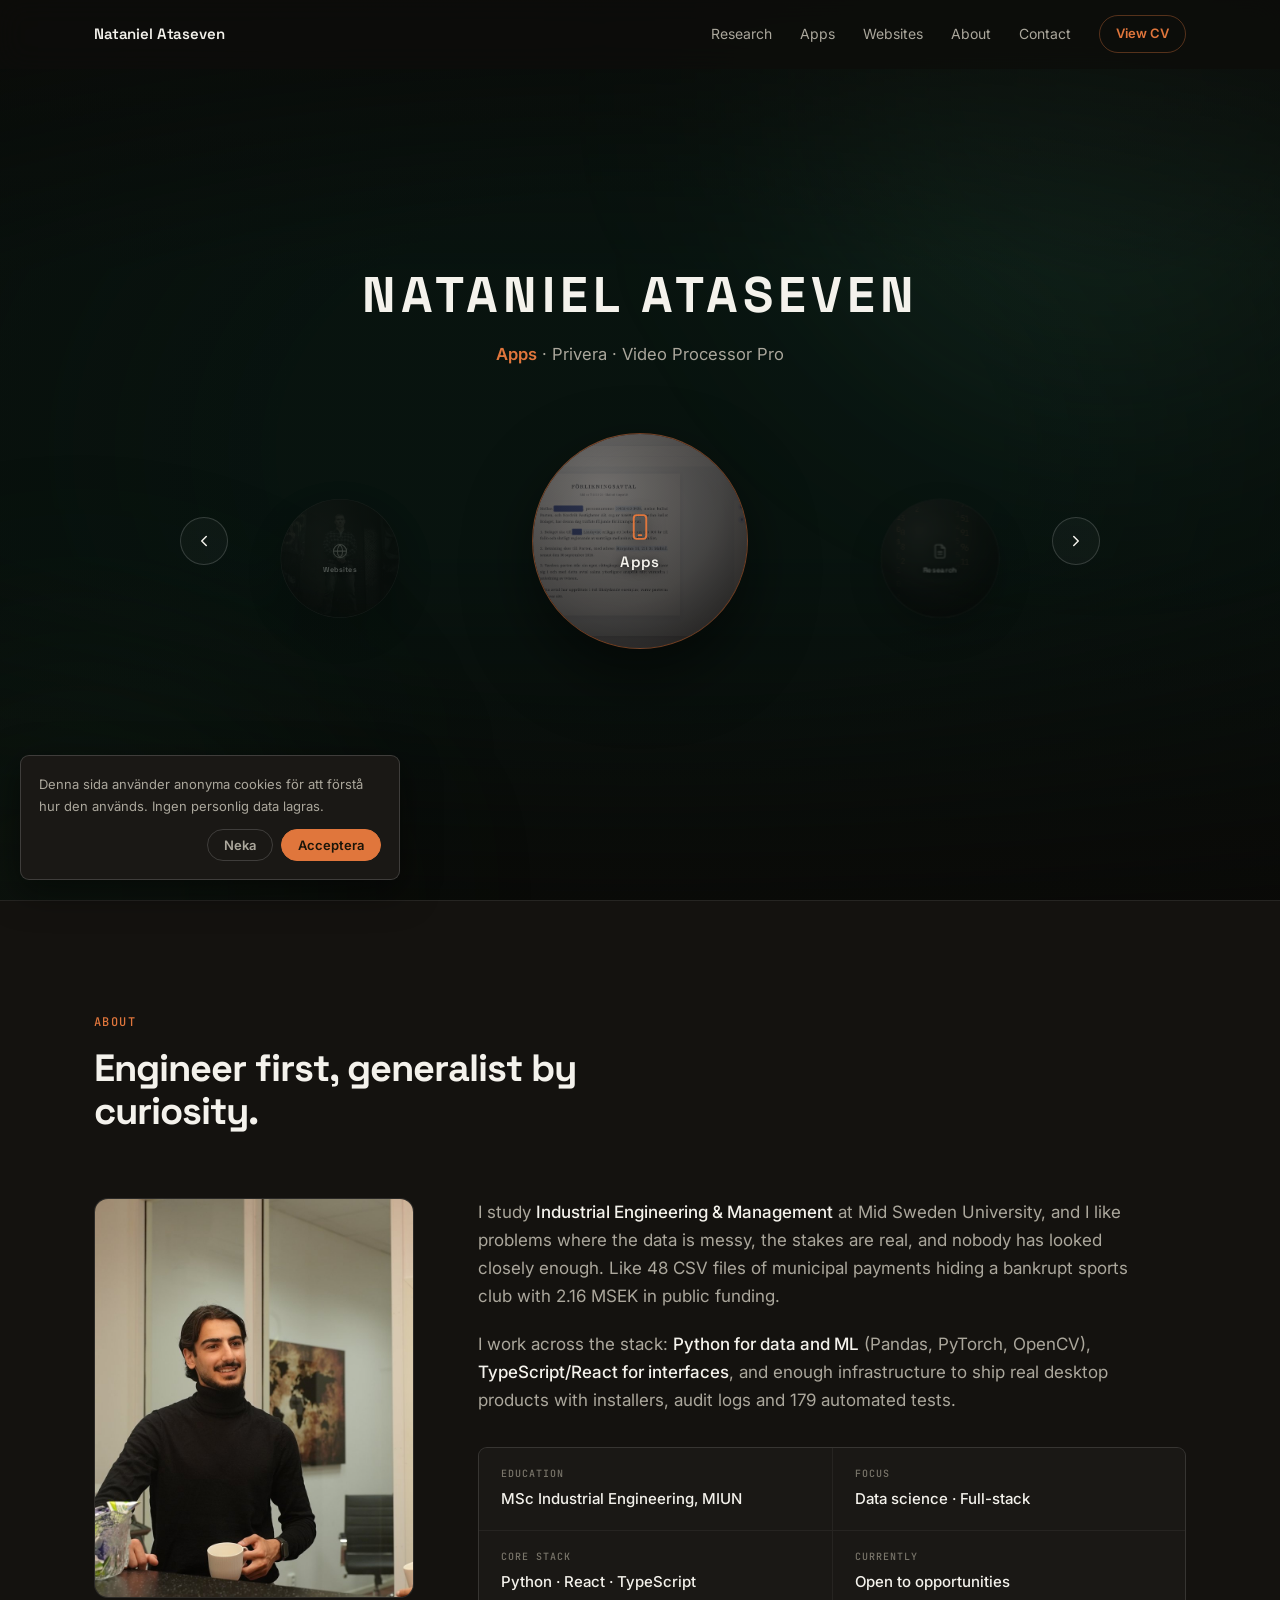
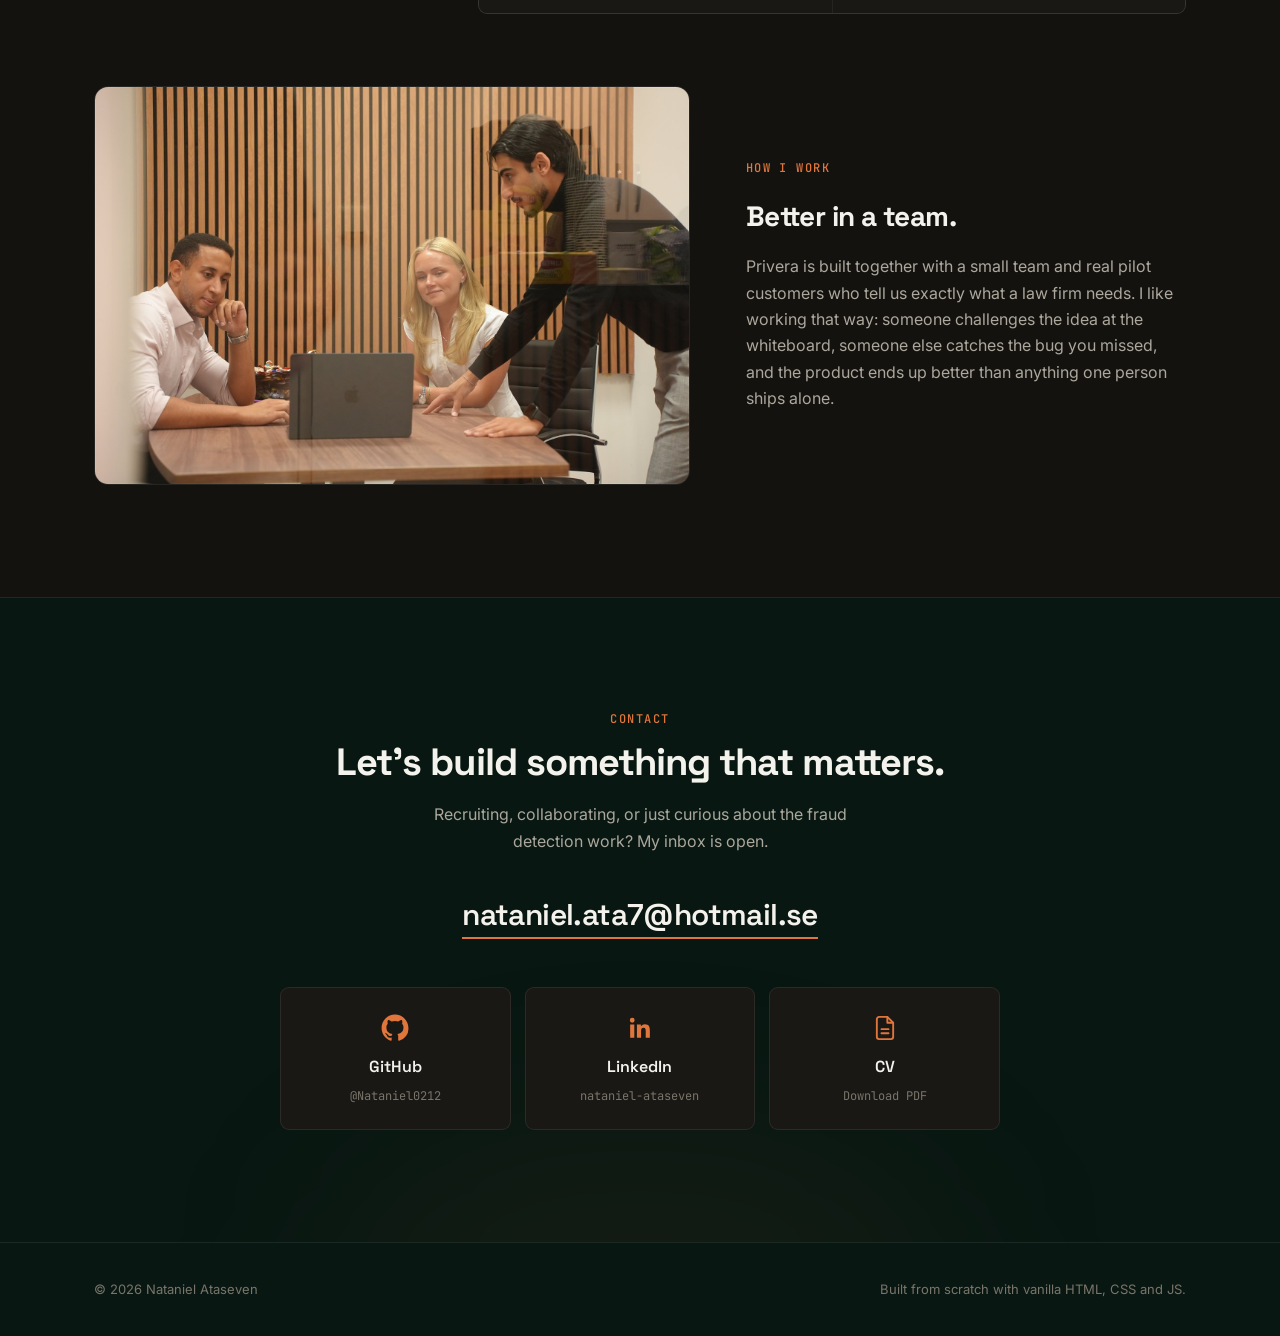
==== index.html @ fcb4fc4f "Start carousel on Apps instead of Websites Co-Authored-By: Claude Fable 5 <noreply@anthropic.com>" ====
<!DOCTYPE html>
<html lang="en">
<head>
  <meta charset="UTF-8">
  <meta name="viewport" content="width=device-width, initial-scale=1.0">
  <title>Nataniel Ataseven — Developer & Data Scientist</title>
  <meta name="description" content="Portfolio of Nataniel Ataseven — Developer & Data Scientist. Fraud detection across 5.4M municipal transactions, on-device GDPR tooling for law firms, and AI-powered applications.">
  <meta name="theme-color" content="#081712">

  <!-- Favicon -->
  <link rel="icon" type="image/png" sizes="48x48" href="assets/favicon-48.png">
  <link rel="icon" type="image/png" sizes="192x192" href="assets/favicon-192.png">
  <link rel="icon" type="image/png" sizes="512x512" href="assets/favicon-512.png">
  <link rel="apple-touch-icon" href="assets/apple-touch-icon.png">

  <!-- Open Graph / Social -->
  <meta property="og:type" content="website">
  <meta property="og:site_name" content="Nataniel Ataseven">
  <meta property="og:title" content="Nataniel Ataseven — Developer & Data Scientist">
  <meta property="og:description" content="I build systems that find fraud, protect privacy and ship real products. 5.4M transactions analyzed, 97% false-positive reduction.">
  <meta property="og:url" content="https://natanielataseven.github.io/">
  <meta property="og:image" content="https://natanielataseven.github.io/assets/og-image.png">
  <meta property="og:image:width" content="1200">
  <meta property="og:image:height" content="630">
  <meta property="og:image:alt" content="Nataniel Ataseven — Developer & Data Scientist">
  <meta name="twitter:card" content="summary_large_image">
  <meta name="twitter:title" content="Nataniel Ataseven — Developer & Data Scientist">
  <meta name="twitter:description" content="I build systems that find fraud, protect privacy and ship real products.">
  <meta name="twitter:image" content="https://natanielataseven.github.io/assets/og-image.png">
  <link rel="canonical" href="https://natanielataseven.github.io/">

  <!-- Structured Data -->
  <script type="application/ld+json">
  {
    "@context": "https://schema.org",
    "@type": "WebSite",
    "name": "Nataniel Ataseven",
    "alternateName": "Nataniel Ataseven — Portfolio",
    "url": "https://natanielataseven.github.io/"
  }
  </script>
  <script type="application/ld+json">
  {
    "@context": "https://schema.org",
    "@type": "Person",
    "name": "Nataniel Ataseven",
    "url": "https://natanielataseven.github.io/",
    "jobTitle": "Full-Stack Developer & Data Scientist",
    "affiliation": {
      "@type": "CollegeOrUniversity",
      "name": "Mid Sweden University"
    },
    "knowsAbout": ["Web Development", "Data Science", "Machine Learning", "Fraud Detection", "Python", "JavaScript"],
    "email": "mailto:nataniel.ata7@hotmail.se",
    "sameAs": [
      "https://github.com/Nataniel0212",
      "https://linkedin.com/in/nataniel-ataseven"
    ]
  }
  </script>

  <link rel="preconnect" href="https://fonts.googleapis.com">
  <link rel="preconnect" href="https://fonts.gstatic.com" crossorigin>
  <link href="https://fonts.googleapis.com/css2?family=Inter:wght@400;500;600&family=JetBrains+Mono:wght@400;500&family=Space+Grotesk:wght@500;600;700&display=swap" rel="stylesheet">
  <link rel="stylesheet" href="css/styles.css?v=14">
</head>
<body data-category="apps">

  <!-- Intro-loader: namnet visas, sedan dras ridån upp (js/main.js) -->
  <div class="loader" id="loader" aria-hidden="true">
    <span class="loader__name">Nataniel <em>Ataseven</em></span>
  </div>
  <noscript><style>.loader { display: none; }</style></noscript>

  <!-- Navigation -->
  <nav class="nav" id="nav">
    <div class="nav__inner">
      <a href="#" class="nav__logo">Nataniel Ataseven</a>
      <div class="nav__links">
        <a href="research.html" class="nav__link">Research</a>
        <a href="apps.html" class="nav__link">Apps</a>
        <a href="websites.html" class="nav__link">Websites</a>
        <a href="#about" class="nav__link">About</a>
        <a href="#contact" class="nav__link">Contact</a>
        <a href="cv.html" class="nav__cv">View CV</a>
      </div>
      <button class="nav__hamburger" id="hamburger" aria-label="Toggle menu" aria-expanded="false">
        <span></span><span></span><span></span>
      </button>
    </div>
  </nav>

  <div class="mobile-menu" id="mobileMenu">
    <a href="research.html">Research</a>
    <a href="apps.html">Apps</a>
    <a href="websites.html">Websites</a>
    <a href="#about">About</a>
    <a href="#contact">Contact</a>
    <a href="cv.html">View CV</a>
  </div>

  <!-- Orbit-hero: kategorikarusell runt "klotet" -->
  <header class="orbit" id="top">

    <!-- Scen: levande bakgrund per kategori -->
    <div class="orbit__scene" aria-hidden="true">
      <div class="scene__layer" data-scene="research">
        <div class="rain" data-rain="26"></div>
      </div>
      <div class="scene__layer" data-scene="websites">
        <img class="scene__img scene__img--a" src="assets/images/stanek/campaign-doorway.jpg" alt="" loading="lazy">
        <img class="scene__img scene__img--b" src="assets/images/stanek/campaign-detail.jpg" alt="" loading="lazy">
        <img class="scene__img scene__img--c" src="assets/images/stanek/site-hero.png" alt="" loading="lazy">
      </div>
      <div class="scene__layer is-active" data-scene="apps">
        <video class="scene__video" src="assets/video/privera-demo.mp4" muted loop playsinline preload="metadata"></video>
      </div>
      <div class="scene__shade"></div>
    </div>

    <h1 class="orbit__name">Nataniel Ataseven</h1>
      <p class="orbit__sub" id="orbitSub" aria-live="polite"><strong>Apps</strong> · Privera · Video Processor Pro</p>

    <div class="orbit__stage">
      <button class="orbit__arrow orbit__arrow--prev" id="orbitPrev" type="button" aria-label="Previous category">
        <svg viewBox="0 0 24 24" fill="none" stroke="currentColor" stroke-width="2" stroke-linecap="round" stroke-linejoin="round"><path d="M15 18l-6-6 6-6"/></svg>
      </button>

      <button class="orb orb--center" data-cat="apps" type="button" aria-label="Apps — open category page">
        <span class="orb__media" aria-hidden="true"><img src="assets/images/privera/app-ui.png" alt=""></span>
        <svg viewBox="0 0 24 24" fill="none" stroke="currentColor" stroke-width="1.5" stroke-linecap="round"><rect x="7" y="2.5" width="10" height="19" rx="2.5"/><path d="M11 18.5h2"/></svg>
        <span class="orb__label">Apps</span>
      </button>

      <button class="orb orb--right" data-cat="research" type="button" aria-label="Research — rotate into focus">
        <span class="orb__media" aria-hidden="true"><span class="rain" data-rain="7"></span></span>
        <svg viewBox="0 0 24 24" fill="none" stroke="currentColor" stroke-width="1.5" stroke-linecap="round" stroke-linejoin="round"><path d="M14 2.5H7a2 2 0 0 0-2 2v15a2 2 0 0 0 2 2h10a2 2 0 0 0 2-2V7.5z"/><path d="M14 2.5V7.5h5"/><path d="M9 13h6M9 16.5h6"/></svg>
        <span class="orb__label">Research</span>
      </button>

      <button class="orb orb--left" data-cat="websites" type="button" aria-label="Websites — rotate into focus">
        <span class="orb__media" aria-hidden="true"><img src="assets/images/stanek/campaign-doorway.jpg" alt=""></span>
        <svg viewBox="0 0 24 24" fill="none" stroke="currentColor" stroke-width="1.5" stroke-linecap="round"><circle cx="12" cy="12" r="9.5"/><path d="M2.5 12h19M12 2.5c2.6 2.6 3.9 5.9 3.9 9.5s-1.3 6.9-3.9 9.5c-2.6-2.6-3.9-5.9-3.9-9.5S9.4 5.1 12 2.5z"/></svg>
        <span class="orb__label">Websites</span>
      </button>

      <button class="orbit__arrow orbit__arrow--next" id="orbitNext" type="button" aria-label="Next category">
        <svg viewBox="0 0 24 24" fill="none" stroke="currentColor" stroke-width="2" stroke-linecap="round" stroke-linejoin="round"><path d="M9 6l6 6-6 6"/></svg>
      </button>
    </div>

  </header>

  <!-- About -->
  <section class="section section--alt" id="about">
    <div class="container">
      <div class="section__head reveal">
        <span class="eyebrow">About</span>
        <h2 class="section__title">Engineer first, generalist by curiosity.</h2>
      </div>
      <div class="about-grid">
        <div class="about__portrait reveal">
          <img src="assets/images/portrait.jpg" alt="Nataniel Ataseven" loading="lazy" width="800" height="1000">
        </div>
        <div class="about__text reveal">
          <p>I study <strong>Industrial Engineering &amp; Management</strong> at Mid Sweden University, and I like problems where the data is messy, the stakes are real, and nobody has looked closely enough. Like 48 CSV files of municipal payments hiding a bankrupt sports club with 2.16 MSEK in public funding.</p>
          <p>I work across the stack: <strong>Python for data and ML</strong> (Pandas, PyTorch, OpenCV), <strong>TypeScript/React for interfaces</strong>, and enough infrastructure to ship real desktop products with installers, audit logs and 179 automated tests.</p>
          <div class="about__facts">
            <div class="fact"><span class="fact__label">Education</span><span class="fact__value">MSc Industrial Engineering, MIUN</span></div>
            <div class="fact"><span class="fact__label">Focus</span><span class="fact__value">Data science · Full-stack</span></div>
            <div class="fact"><span class="fact__label">Core stack</span><span class="fact__value">Python · React · TypeScript</span></div>
            <div class="fact"><span class="fact__label">Currently</span><span class="fact__value">Open to opportunities</span></div>
          </div>
        </div>
      </div>

      <!-- Teamwork -->
      <div class="about-team reveal">
        <div class="about-team__media">
          <img src="assets/images/team.jpg" alt="Nataniel and the Privera team gathered around a laptop in a meeting room" loading="lazy" width="1600" height="1069">
        </div>
        <div class="about-team__text">
          <span class="eyebrow">How I work</span>
          <h3>Better in a team.</h3>
          <p>Privera is built together with a small team and real pilot customers who tell us exactly what a law firm needs. I like working that way: someone challenges the idea at the whiteboard, someone else catches the bug you missed, and the product ends up better than anything one person ships alone.</p>
        </div>
      </div>
    </div>
  </section>

  <!-- Contact -->
  <section class="section contact" id="contact">
    <div class="container">
      <span class="eyebrow reveal">Contact</span>
      <h2 class="section__title reveal">Let's build something that matters.</h2>
      <p class="contact__sub reveal">Recruiting, collaborating, or just curious about the fraud detection work? My inbox is open.</p>
      <a href="mailto:nataniel.ata7@hotmail.se" class="contact__mail reveal">nataniel.ata7@hotmail.se</a>
      <div class="contact__grid reveal">
        <a href="https://github.com/Nataniel0212" class="contact-card" target="_blank" rel="noopener">
          <svg viewBox="0 0 24 24" fill="currentColor" aria-hidden="true"><path d="M12 .5C5.65.5.5 5.65.5 12c0 5.08 3.29 9.39 7.86 10.91.58.11.79-.25.79-.56 0-.27-.01-1.17-.02-2.12-3.2.7-3.88-1.36-3.88-1.36-.52-1.33-1.28-1.68-1.28-1.68-1.04-.71.08-.7.08-.7 1.15.08 1.76 1.18 1.76 1.18 1.03 1.75 2.69 1.25 3.34.95.1-.74.4-1.25.72-1.54-2.55-.29-5.24-1.28-5.24-5.68 0-1.26.45-2.28 1.18-3.09-.12-.29-.51-1.46.11-3.05 0 0 .96-.31 3.15 1.18a10.9 10.9 0 0 1 5.74 0c2.19-1.49 3.15-1.18 3.15-1.18.62 1.59.23 2.76.11 3.05.73.81 1.18 1.83 1.18 3.09 0 4.41-2.69 5.38-5.25 5.67.41.35.77 1.05.77 2.12 0 1.53-.01 2.76-.01 3.14 0 .31.21.67.8.56A10.52 10.52 0 0 0 23.5 12C23.5 5.65 18.35.5 12 .5z"/></svg>
          <span class="contact-card__label">GitHub</span>
          <span class="contact-card__value">@Nataniel0212</span>
        </a>
        <a href="https://linkedin.com/in/nataniel-ataseven" class="contact-card" target="_blank" rel="noopener">
          <svg viewBox="0 0 24 24" fill="currentColor" aria-hidden="true"><path d="M20.45 20.45h-3.55v-5.57c0-1.33-.03-3.04-1.85-3.04-1.85 0-2.14 1.45-2.14 2.94v5.67H9.36V9h3.41v1.56h.05c.47-.9 1.63-1.85 3.36-1.85 3.6 0 4.27 2.37 4.27 5.45v6.29zM5.34 7.43a2.06 2.06 0 1 1 0-4.12 2.06 2.06 0 0 1 0 4.12zM7.12 20.45H3.56V9h3.56v11.45z"/></svg>
          <span class="contact-card__label">LinkedIn</span>
          <span class="contact-card__value">nataniel-ataseven</span>
        </a>
        <a href="Nataniel_Ataseven_CV.pdf" class="contact-card" target="_blank" rel="noopener">
          <svg viewBox="0 0 24 24" fill="none" stroke="currentColor" stroke-width="1.6" stroke-linecap="round" stroke-linejoin="round" aria-hidden="true"><path d="M14 2.5H7a2 2 0 0 0-2 2v15a2 2 0 0 0 2 2h10a2 2 0 0 0 2-2V7.5z"/><path d="M14 2.5V7.5h5"/><path d="M9 13h6M9 16.5h6"/></svg>
          <span class="contact-card__label">CV</span>
          <span class="contact-card__value">Download PDF</span>
        </a>
      </div>
    </div>
  </section>

  <!-- Footer -->
  <footer class="footer">
    <div class="container footer__inner">
      <p>© 2026 Nataniel Ataseven</p>
      <p>Built from scratch with vanilla HTML, CSS and JS.</p>
    </div>
  </footer>

  <script src="js/main.js?v=15"></script>
  <script src="js/analytics.js"></script>
</body>
</html>
---- css/styles.css ----
/* ============================================================
   Nataniel Ataseven — portfolio (redesign v3, juli 2026)
   Mörk & cinematisk: djup varm svärta, guldaccent, ambient glow.
   Samma designspråk som STANEK — premium, avsiktligt, lugnt.
   Kategorier separerar arbetet: Data Science / Apps / Websites.
   ============================================================ */

/* ============ TOKENS ============ */
:root {
  --bg-0: #0e0d0b;      /* sidbakgrund, djup varm svärta (ej ren #000) */
  --bg-1: #14120f;      /* sektionsvariation */
  --bg-2: #1a1815;      /* kort */
  --border-1: rgba(255, 255, 255, .08);   /* hårlinje */
  --border-2: rgba(255, 255, 255, .16);   /* interaktiv border */
  --text-1: #f4f2ec;    /* rubriker, varm off-white */
  --text-2: #aba79c;    /* brödtext */
  --text-3: #79756a;    /* muted */
  --accent: #e0763c;        /* koppar */
  --accent-hover: #ee8a50;
  --accent-soft: rgba(224, 118, 60, .09);  /* kopparton yta */
  --on-accent: #1a1509;     /* mörk text på kopparknapp */

  --font-display: 'Space Grotesk', 'Inter', system-ui, sans-serif;
  --font-sans: 'Inter', system-ui, -apple-system, sans-serif;
  --font-mono: 'JetBrains Mono', 'Consolas', monospace;

  --dur-fast: 160ms;
  --dur-base: 240ms;
  --dur-slow: 500ms;
  --ease-out: cubic-bezier(.16, 1, .3, 1);
  --ease-std: cubic-bezier(.4, 0, .2, 1);

  --container: 1140px;
  --radius: 14px;
  --radius-sm: 9px;
}

*, *::before, *::after { margin: 0; padding: 0; box-sizing: border-box; }

html {
  scroll-behavior: smooth;
  -webkit-font-smoothing: antialiased;
  -moz-osx-font-smoothing: grayscale;
}

body {
  font-family: var(--font-sans);
  background: var(--bg-0);
  color: var(--text-2);
  line-height: 1.65;
  font-size: 1rem;
  overflow-x: hidden;
  transition: background-color 900ms var(--ease-std);
}

/* Kategoritema: bakgrund + glödfärger skiftar när klotet roteras (js/main.js
   sätter data-category på <body>). Diskreta, djupa toner — aldrig neon. */
body[data-category="research"] { background: #191006; --glow-a: rgba(224, 118, 60, .13); --glow-b: rgba(150, 85, 45, .09); }
body[data-category="websites"] { background: #0a1424; --glow-a: rgba(120, 160, 255, .12); --glow-b: rgba(60, 90, 180, .09); }
body[data-category="apps"]     { background: #081712; --glow-a: rgba(110, 220, 160, .11); --glow-b: rgba(40, 120, 80, .09); }

::selection { background: var(--accent); color: var(--on-accent); }

.container { max-width: var(--container); margin: 0 auto; padding: 0 24px; }

/* ============ NAV ============ */
.nav {
  position: fixed;
  top: 0; left: 0; right: 0;
  z-index: 100;
  backdrop-filter: blur(14px);
  -webkit-backdrop-filter: blur(14px);
  background: rgba(14, 13, 11, .78);
  border-bottom: 1px solid transparent;
  transition: border-color var(--dur-base) var(--ease-std);
}
.nav.scrolled { border-bottom-color: var(--border-1); }

.nav__inner {
  max-width: var(--container);
  margin: 0 auto;
  padding: 0 24px;
  height: 68px;
  display: flex;
  align-items: center;
  justify-content: space-between;
}

.nav__logo {
  font-family: var(--font-display);
  font-size: .9375rem;
  font-weight: 600;
  color: var(--text-1);
  text-decoration: none;
  letter-spacing: -.01em;
}
.nav__logo span { color: var(--text-3); font-weight: 400; }

.nav__links { display: flex; align-items: center; gap: 28px; }

.nav__link {
  font-size: .875rem;
  color: var(--text-2);
  text-decoration: none;
  transition: color var(--dur-fast) var(--ease-std);
}
.nav__link:hover { color: var(--text-1); }
.nav__link:focus-visible { outline: 2px solid var(--accent); outline-offset: 4px; border-radius: 2px; }

.nav__cv {
  font-size: .8125rem;
  font-weight: 600;
  color: var(--accent);
  text-decoration: none;
  border: 1px solid rgba(224, 118, 60, .35);
  padding: 7px 16px;
  border-radius: 99px;
  transition: border-color var(--dur-fast) var(--ease-std), background var(--dur-fast) var(--ease-std), color var(--dur-fast) var(--ease-std);
}
.nav__cv:hover { border-color: var(--accent); background: var(--accent-soft); }

/* Hamburger (mobil) */
.nav__hamburger {
  display: none;
  flex-direction: column;
  justify-content: center;
  gap: 5px;
  width: 44px;
  height: 44px;
  background: none;
  border: none;
  cursor: pointer;
  padding: 10px;
}
.nav__hamburger span {
  display: block;
  height: 2px;
  background: var(--text-1);
  border-radius: 1px;
  transition: transform var(--dur-base) var(--ease-out), opacity var(--dur-fast);
}
.nav__hamburger.open span:nth-child(1) { transform: translateY(7px) rotate(45deg); }
.nav__hamburger.open span:nth-child(2) { opacity: 0; }
.nav__hamburger.open span:nth-child(3) { transform: translateY(-7px) rotate(-45deg); }

.mobile-menu {
  position: fixed;
  inset: 68px 0 auto 0;
  z-index: 99;
  background: rgba(14, 13, 11, .98);
  border-bottom: 1px solid var(--border-1);
  display: flex;
  flex-direction: column;
  padding: 12px 24px 20px;
  transform: translateY(-8px);
  opacity: 0;
  visibility: hidden;
  transition: transform var(--dur-base) var(--ease-out), opacity var(--dur-base) var(--ease-std), visibility var(--dur-base);
}
.mobile-menu.open { transform: none; opacity: 1; visibility: visible; }
.mobile-menu a {
  color: var(--text-1);
  text-decoration: none;
  font-size: 1.0625rem;
  padding: 12px 0;
  border-bottom: 1px solid var(--border-1);
}
.mobile-menu a:last-child { border-bottom: none; }

/* ============ LOADER (intro-curtain, à la STANEK) ============ */
.loader {
  position: fixed;
  inset: 0;
  z-index: 1000;
  background: #0c0b09;
  display: flex;
  align-items: center;
  justify-content: center;
  transform: translateY(0);
  transition: transform 750ms cubic-bezier(.76, 0, .24, 1);
}
.loader.done { transform: translateY(-100%); }
.loader.gone { display: none; }

.loader__name {
  font-family: var(--font-display);
  font-size: clamp(1.25rem, 3.4vw, 2rem);
  font-weight: 700;
  letter-spacing: .18em;
  text-transform: uppercase;
  color: var(--text-1);
  opacity: 0;
  transform: translateY(14px);
  animation: loaderName 700ms var(--ease-out) 150ms forwards;
}
.loader__name em { font-style: normal; color: var(--accent); }
@keyframes loaderName {
  to { opacity: 1; transform: none; }
}

@media (prefers-reduced-motion: reduce) {
  .loader { display: none; }
}

/* ============ ORBIT-HERO (kategorikarusell runt "klotet") ============ */
.orbit {
  position: relative;
  min-height: 100svh;
  display: flex;
  flex-direction: column;
  align-items: center;
  justify-content: center;
  text-align: center;
  padding: 110px 24px 48px;
  overflow: hidden;
}

/* Ambient glow — färg styrs av kategorin via --glow-a/--glow-b */
.orbit::before,
.orbit::after {
  content: '';
  position: absolute;
  border-radius: 50%;
  filter: blur(120px);
  pointer-events: none;
  transition: background-color 900ms var(--ease-std);
}
.orbit::before {
  width: 620px; height: 620px;
  top: -220px; right: -140px;
  background: var(--glow-a, rgba(224, 118, 60, .13));
}
.orbit::after {
  width: 480px; height: 480px;
  bottom: -240px; left: -160px;
  background: var(--glow-b, rgba(150, 85, 45, .09));
}
.orbit > * { position: relative; z-index: 2; }

/* ============ SCEN: media bakom klotet, en per kategori ============ */
.orbit__scene {
  position: absolute !important;
  inset: 0;
  z-index: 0 !important;
  pointer-events: none;
}

.scene__layer {
  position: absolute;
  inset: 0;
  opacity: 0;
  transition: opacity 900ms var(--ease-std);
}
.scene__layer.is-active { opacity: 1; }

/* Websites: STANEK-foton i långsamt Ken Burns-bildspel */
.scene__img {
  position: absolute;
  inset: 0;
  width: 100%;
  height: 100%;
  object-fit: cover;
  object-position: center 30%;
  opacity: 0;
  filter: brightness(.38) saturate(.85);
  animation: sceneSlideshow 24s var(--ease-std) infinite;
}
.scene__img--b { animation-delay: 8s; }
.scene__img--c { animation-delay: 16s; }
@keyframes sceneSlideshow {
  0%   { opacity: 0; transform: scale(1.04); }
  6%   { opacity: 1; }
  33%  { opacity: 1; transform: scale(1.13); }
  41%  { opacity: 0; transform: scale(1.14); }
  100% { opacity: 0; }
}

/* Apps: Privera-reklamvideon, nedtonad */
.scene__video {
  position: absolute;
  inset: 0;
  width: 100%;
  height: 100%;
  object-fit: cover;
  filter: brightness(.28) saturate(.8) blur(2px);
  transform: scale(1.04);
}

/* Research: fallande guldsiffror (genereras av js/main.js i [data-rain]) */
.rain { position: absolute; inset: 0; overflow: hidden; }
.rain span {
  position: absolute;
  top: -50%;
  font-family: var(--font-mono);
  writing-mode: vertical-rl;
  text-orientation: upright;
  letter-spacing: .5em;
  color: rgba(224, 118, 60, .32);
  animation: rainFall linear infinite;
  will-change: transform;
}
@keyframes rainFall { to { transform: translateY(200%); } }

/* Mörk gradient ovanpå scenen så text/klot alltid är läsbara */
.scene__shade {
  position: absolute;
  inset: 0;
  background:
    linear-gradient(180deg, rgba(10, 9, 7, .72) 0%, rgba(10, 9, 7, .25) 30%, rgba(10, 9, 7, .25) 62%, rgba(10, 9, 7, .88) 100%),
    radial-gradient(ellipse at center, rgba(10, 9, 7, 0) 40%, rgba(10, 9, 7, .45) 100%);
}

@media (prefers-reduced-motion: reduce) {
  .scene__img { animation: none; opacity: 1; }
  .scene__img--b, .scene__img--c { display: none; }
}

.orbit__name {
  font-family: var(--font-display);
  font-size: clamp(1.875rem, 4.6vw, 3.125rem);
  font-weight: 700;
  letter-spacing: .1em;
  text-transform: uppercase;
  color: var(--text-1);
  line-height: 1.1;
}

.orbit__role {
  font-family: var(--font-mono);
  font-size: .8125rem;
  letter-spacing: .14em;
  text-transform: uppercase;
  color: var(--text-3);
  margin-top: 10px;
}

/* Undertexten byts ut när klotet roteras */
.orbit__sub {
  font-size: clamp(.9375rem, 1.3vw, 1.0625rem);
  color: var(--text-2);
  margin-top: 18px;
  min-height: 1.8em;
  transition: opacity 180ms var(--ease-std);
}
.orbit__sub.is-swap { opacity: 0; }
.orbit__sub strong { color: var(--accent); font-weight: 600; }

/* Scenen: tre klot på en osynlig sfär + pilar */
.orbit__stage {
  position: relative;
  width: 100%;
  max-width: 920px;
  height: clamp(230px, 34vh, 330px);
  margin-top: 18px;
  --orb-size: clamp(120px, 24vmin, 216px);
  --orb-shift: clamp(120px, 24vw, 300px);
}

.orb {
  position: absolute;
  left: 50%;
  top: 50%;
  width: var(--orb-size);
  height: var(--orb-size);
  border-radius: 50%;
  display: flex;
  flex-direction: column;
  align-items: center;
  justify-content: center;
  gap: 10px;
  cursor: pointer;
  overflow: hidden;
  font-family: var(--font-display);
  background:
    radial-gradient(circle at 32% 26%, #2b2723 0%, #191613 55%, #0d0b09 100%);
  border: 1px solid var(--border-2);
  box-shadow:
    inset 0 -22px 44px rgba(0, 0, 0, .55),
    inset 0 10px 24px rgba(255, 255, 255, .04),
    0 26px 64px rgba(0, 0, 0, .5);
  transition:
    transform 550ms var(--ease-out),
    opacity 550ms var(--ease-std),
    filter 550ms var(--ease-std),
    border-color 300ms var(--ease-std),
    box-shadow 300ms var(--ease-std);
}
.orb:focus-visible { outline: 2px solid var(--accent); outline-offset: 4px; }

/* Media inuti klotet: bild/animation bakom ikon + etikett */
.orb__media {
  position: absolute;
  inset: 0;
  border-radius: 50%;
  overflow: hidden;
  pointer-events: none;
}
.orb__media img {
  width: 100%;
  height: 100%;
  object-fit: cover;
  opacity: .45;
  filter: brightness(.7) saturate(.85);
}
.orb__media::after {
  content: '';
  position: absolute;
  inset: 0;
  border-radius: 50%;
  background: radial-gradient(circle at 32% 26%, rgba(255, 255, 255, .06) 0%, rgba(13, 11, 9, .25) 55%, rgba(13, 11, 9, .82) 100%);
}
.orb__media .rain span { font-size: 11px; color: rgba(224, 118, 60, .45); }

.orb svg { position: relative; z-index: 1; width: 30px; height: 30px; color: var(--text-2); transition: color 300ms var(--ease-std); filter: drop-shadow(0 2px 8px rgba(0, 0, 0, .8)); }
.orb__label {
  position: relative;
  z-index: 1;
  font-size: .9375rem;
  font-weight: 600;
  letter-spacing: .02em;
  color: var(--text-1);
  text-shadow: 0 2px 10px rgba(0, 0, 0, .85);
}

.orb--center {
  transform: translate(-50%, -50%) scale(1);
  z-index: 3;
  border-color: rgba(224, 118, 60, .45);
}
.orb--center svg { color: var(--accent); }
.orb--center:hover {
  border-color: var(--accent);
  box-shadow:
    inset 0 -22px 44px rgba(0, 0, 0, .55),
    inset 0 10px 24px rgba(255, 255, 255, .04),
    0 26px 64px rgba(0, 0, 0, .5),
    0 0 44px rgba(224, 118, 60, .18);
}

/* Sidokloten: mindre, blekare, lägre — som om de kurvar bort runt sfären */
.orb--left,
.orb--right {
  z-index: 2;
  opacity: .42;
  filter: saturate(.5) brightness(.75);
}
.orb--left  { transform: translate(calc(-50% - var(--orb-shift)), calc(-50% + 8%)) scale(.55); }
.orb--right { transform: translate(calc(-50% + var(--orb-shift)), calc(-50% + 8%)) scale(.55); }
.orb--left:hover, .orb--right:hover { opacity: .65; }

.orb--left .orb__label, .orb--right .orb__label { font-size: .8125rem; }

/* Pilarna */
.orbit__arrow {
  position: absolute;
  top: 50%;
  transform: translateY(-50%);
  z-index: 4;
  width: 48px;
  height: 48px;
  border-radius: 50%;
  display: flex;
  align-items: center;
  justify-content: center;
  background: rgba(255, 255, 255, .03);
  border: 1px solid var(--border-2);
  color: var(--text-1);
  cursor: pointer;
  transition: border-color var(--dur-fast) var(--ease-std), background var(--dur-fast) var(--ease-std), color var(--dur-fast) var(--ease-std), transform var(--dur-fast) var(--ease-out);
}
.orbit__arrow:hover { border-color: var(--accent); color: var(--accent); background: var(--accent-soft); }
.orbit__arrow:active { transform: translateY(-50%) scale(.94); }
.orbit__arrow:focus-visible { outline: 2px solid var(--accent); outline-offset: 3px; }
.orbit__arrow svg { width: 18px; height: 18px; }
.orbit__arrow--prev { left: 0; }
.orbit__arrow--next { right: 0; }

.orbit__hint {
  font-family: var(--font-mono);
  font-size: .75rem;
  letter-spacing: .06em;
  color: var(--text-3);
  margin-top: 22px;
}

/* ============ KATEGORISIDOR (research/apps/websites.html) ============ */
.cat-page-hero {
  position: relative;
  padding: 168px 0 64px;
  overflow: hidden;
}
.cat-page-hero::before {
  content: '';
  position: absolute;
  width: 560px; height: 560px;
  top: -220px; right: -120px;
  border-radius: 50%;
  filter: blur(120px);
  background: var(--glow-a, rgba(224, 118, 60, .12));
  pointer-events: none;
}
.cat-page-hero .container { position: relative; z-index: 1; }

/* Levande scen bakom kategorisidans hero (regn/bildspel/video) */
.cat-page-hero__scene {
  position: absolute;
  inset: 0;
  z-index: 0;
  overflow: hidden;
  pointer-events: none;
}
.cat-page-hero .work-cat__head { margin-bottom: 0; margin-top: 28px; }
.cat-page-hero h1 {
  font-family: var(--font-display);
  font-size: clamp(2rem, 4.4vw, 3.25rem);
  font-weight: 700;
  letter-spacing: -.025em;
  line-height: 1.1;
  color: var(--text-1);
  margin-bottom: 14px;
}
.cat-page-hero__sub { font-size: 1.0625rem; max-width: 56ch; }

.section--cat-projects { padding-top: 40px; }

@media (prefers-reduced-motion: no-preference) {
  .section--cat-projects .work-grid { animation: panelIn 550ms var(--ease-out); }
  @keyframes panelIn {
    from { opacity: 0; transform: translateY(26px); }
    to { opacity: 1; transform: none; }
  }
}

/* ============ KNAPPAR ============ */
.btn {
  display: inline-flex;
  align-items: center;
  gap: 8px;
  font-size: .9375rem;
  font-weight: 600;
  text-decoration: none;
  padding: 13px 26px;
  border-radius: 99px;
  cursor: pointer;
  transition: background var(--dur-fast) var(--ease-std), border-color var(--dur-fast) var(--ease-std), color var(--dur-fast) var(--ease-std), transform var(--dur-fast) var(--ease-out);
}
.btn:focus-visible { outline: 2px solid var(--accent); outline-offset: 3px; }
.btn:active { transform: scale(.97); }
.btn--primary { background: var(--accent); color: var(--on-accent); }
.btn--primary:hover { background: var(--accent-hover); }
.btn--ghost { color: var(--text-1); border: 1px solid var(--border-2); }
.btn--ghost:hover { border-color: var(--accent); color: var(--accent); }

/* ============ SEKTIONER ============ */
.section { padding: 112px 0; }
.section--alt { background: var(--bg-1); border-top: 1px solid var(--border-1); border-bottom: 1px solid var(--border-1); }

.section__head { margin-bottom: 64px; max-width: 640px; }

.eyebrow {
  font-family: var(--font-mono);
  font-size: .75rem;
  font-weight: 500;
  letter-spacing: .12em;
  text-transform: uppercase;
  color: var(--accent);
  display: block;
  margin-bottom: 14px;
}

.section__title {
  font-family: var(--font-display);
  font-size: clamp(1.75rem, 3vw, 2.375rem);
  font-weight: 700;
  letter-spacing: -.025em;
  color: var(--text-1);
  line-height: 1.15;
}
.section__title em { font-style: normal; color: var(--accent); }

/* ============ WORK: KATEGORIER ============ */
/* Varje kategori är en egen grupp: rubrikrad med nummer + hårlinje,
   sedan sitt eget grid. Skalar när fler projekt tillkommer. */
.work-cat { margin-bottom: 88px; }
.work-cat:last-child { margin-bottom: 0; }

.work-cat__head {
  display: flex;
  align-items: baseline;
  gap: 16px;
  margin-bottom: 28px;
}
.work-cat__num {
  font-family: var(--font-mono);
  font-size: .8125rem;
  color: var(--accent);
}
.work-cat__title {
  font-family: var(--font-display);
  font-size: 1.25rem;
  font-weight: 600;
  letter-spacing: -.01em;
  color: var(--text-1);
  white-space: nowrap;
}
.work-cat__line { flex: 1; height: 1px; background: var(--border-1); align-self: center; }
.work-cat__count { font-size: .8125rem; color: var(--text-3); white-space: nowrap; }

.work-grid { display: grid; grid-template-columns: repeat(2, 1fr); gap: 20px; }

/* ============ KORT ============ */
.card {
  background: var(--bg-2);
  border: 1px solid var(--border-1);
  border-radius: var(--radius);
  padding: 36px;
  position: relative;
  display: flex;
  flex-direction: column;
  transition: border-color var(--dur-base) var(--ease-std), transform var(--dur-base) var(--ease-out), box-shadow var(--dur-base) var(--ease-std);
}
.card:hover {
  border-color: rgba(224, 118, 60, .30);
  transform: translateY(-4px);
  box-shadow: 0 18px 44px rgba(0, 0, 0, .35);
}

.card--featured {
  grid-column: 1 / -1;
  display: grid;
  grid-template-columns: 1.1fr .9fr;
  gap: 48px;
  align-items: center;
}

.card__cat {
  font-family: var(--font-mono);
  font-size: .6875rem;
  font-weight: 500;
  letter-spacing: .1em;
  text-transform: uppercase;
  color: var(--text-3);
  margin-bottom: 14px;
  display: block;
}

.card__title {
  font-family: var(--font-display);
  font-size: 1.375rem;
  font-weight: 600;
  color: var(--text-1);
  letter-spacing: -.02em;
  margin-bottom: 12px;
  line-height: 1.25;
}
.card--featured .card__title { font-size: clamp(1.375rem, 2.4vw, 1.875rem); }

.card__desc { font-size: .9375rem; margin-bottom: 22px; max-width: 56ch; }
.card__desc strong { color: var(--text-1); font-weight: 500; }

.card__stats { display: flex; gap: 8px; flex-wrap: wrap; margin-bottom: 20px; }

.chip {
  font-family: var(--font-mono);
  font-size: .75rem;
  font-weight: 500;
  background: var(--accent-soft);
  color: var(--accent);
  border: 1px solid rgba(224, 118, 60, .18);
  padding: 5px 12px;
  border-radius: 6px;
}

.card__tech { display: flex; gap: 6px 14px; flex-wrap: wrap; margin-bottom: 26px; }

.tech {
  font-size: .78125rem;
  color: var(--text-3);
}

.card__link {
  margin-top: auto;
  font-size: .875rem;
  font-weight: 600;
  color: var(--accent);
  text-decoration: none;
  display: inline-flex;
  align-items: center;
  gap: 6px;
  width: fit-content;
}
/* Hela kortet är klickbart: huvudlänken sträcks ut över kortets yta */
.card__link::before {
  content: '';
  position: absolute;
  inset: 0;
  z-index: 1;
}

/* Sekundär länk (t.ex. extern hemsida) — ligger ovanpå den utsträckta ytan */
.card__ext {
  position: relative;
  z-index: 2;
  margin-top: 10px;
  font-family: var(--font-mono);
  font-size: .8125rem;
  color: var(--text-3);
  text-decoration: none;
  width: fit-content;
  transition: color var(--dur-fast) var(--ease-std);
}
.card__ext:hover { color: var(--accent); }
.card__link::after {
  content: '→';
  transition: transform var(--dur-fast) var(--ease-out);
}
.card__link:hover { color: var(--accent-hover); text-decoration: underline; text-underline-offset: 3px; }
.card__link:hover::after { transform: translateX(3px); }
.card__link:focus-visible { outline: 2px solid var(--accent); outline-offset: 4px; border-radius: 2px; }

.card__media {
  border-radius: var(--radius-sm);
  overflow: hidden;
  border: 1px solid var(--border-1);
  background: var(--bg-1);
  aspect-ratio: 16 / 10;
}
.card__media img {
  width: 100%; height: 100%;
  object-fit: cover;
  object-position: top;
  display: block;
}
.card__media--sm { aspect-ratio: 16 / 9; margin-bottom: 26px; }

/* Featured-kortets pipeline-visual */
.pipeline {
  display: flex;
  flex-direction: column;
  gap: 8px;
  padding: 28px;
  aspect-ratio: auto;
  background: var(--bg-1);
}
.pipeline__row { display: flex; align-items: center; gap: 10px; }
.pipeline__box {
  flex: 1;
  background: var(--bg-2);
  border: 1px solid var(--border-1);
  border-radius: var(--radius-sm);
  padding: 10px 14px;
}
.pipeline__box--result { border-color: rgba(224, 118, 60, .45); background: var(--accent-soft); }
.pipeline__num {
  font-family: var(--font-mono);
  font-size: .9375rem;
  font-weight: 500;
  color: var(--text-1);
  display: block;
}
.pipeline__box--result .pipeline__num { color: var(--accent); }
.pipeline__lbl { font-size: .75rem; color: var(--text-3); }
.pipeline__arrow {
  text-align: center;
  color: var(--text-3);
  font-size: .8125rem;
  line-height: 1;
  padding-left: 8px;
}

/* Privera-kortets visual */
.card__media--privera {
  display: flex;
  align-items: center;
  justify-content: center;
  background: var(--bg-1);
}
.card__media--privera svg { width: 56px; height: 56px; color: var(--accent); opacity: .8; }

/* ============ ABOUT ============ */
.about-grid {
  display: grid;
  grid-template-columns: 320px 1fr;
  gap: 64px;
  align-items: start;
}

/* Byt till <img> med porträttfoto när det finns — behåll aspect-ratio 4/5 */
.about__portrait {
  aspect-ratio: 4 / 5;
  border-radius: var(--radius);
  overflow: hidden;
  background: var(--bg-2);
  border: 1px solid var(--border-1);
  display: flex;
  align-items: center;
  justify-content: center;
}
.about__portrait img { width: 100%; height: 100%; object-fit: cover; }
.about__monogram {
  font-family: var(--font-display);
  font-size: 3.5rem;
  font-weight: 700;
  letter-spacing: -.04em;
  color: rgba(224, 118, 60, .35);
}

.about__text p { margin-bottom: 20px; font-size: 1.0625rem; max-width: 60ch; }
.about__text p strong { color: var(--text-1); font-weight: 500; }

.about__facts {
  margin-top: 32px;
  display: grid;
  grid-template-columns: repeat(2, 1fr);
  gap: 1px;
  background: var(--border-1);
  border: 1px solid var(--border-1);
  border-radius: var(--radius-sm);
  overflow: hidden;
}
.fact { background: var(--bg-2); padding: 18px 22px; }
.fact__label {
  font-family: var(--font-mono);
  font-size: .625rem;
  font-weight: 500;
  letter-spacing: .1em;
  text-transform: uppercase;
  color: var(--text-3);
  display: block;
  margin-bottom: 3px;
}
.fact__value { font-size: .9375rem; color: var(--text-1); font-weight: 500; }

/* Teamwork-blocket under about-grid */
.about-team {
  margin-top: 72px;
  display: grid;
  grid-template-columns: 1.15fr .85fr;
  gap: 56px;
  align-items: center;
}
.about-team__media img {
  width: 100%;
  height: auto;
  display: block;
  border-radius: var(--radius);
  border: 1px solid var(--border-1);
}
.about-team__text h3 {
  font-family: var(--font-display);
  font-size: clamp(1.375rem, 2.2vw, 1.75rem);
  font-weight: 700;
  letter-spacing: -.02em;
  color: var(--text-1);
  margin-bottom: 14px;
}
.about-team__text p { max-width: 46ch; }
@media (max-width: 900px) {
  .about-team { grid-template-columns: 1fr; gap: 32px; }
}

/* ============ CONTACT ============ */
.contact { text-align: center; position: relative; overflow: hidden; }
.contact::before {
  content: '';
  position: absolute;
  width: 640px; height: 320px;
  left: 50%; bottom: -220px;
  transform: translateX(-50%);
  background: rgba(224, 118, 60, .06);
  border-radius: 50%;
  filter: blur(110px);
  pointer-events: none;
}
.contact .container { position: relative; z-index: 1; }
.contact .eyebrow { margin-bottom: 12px; }
.contact .section__title { margin: 0 auto 16px; }
.contact__sub { max-width: 44ch; margin: 0 auto 36px; }

.contact__mail {
  font-family: var(--font-display);
  font-size: clamp(1.25rem, 2.8vw, 1.875rem);
  font-weight: 600;
  letter-spacing: -.02em;
  color: var(--text-1);
  text-decoration: none;
  border-bottom: 2px solid var(--accent);
  padding-bottom: 3px;
  transition: color var(--dur-fast) var(--ease-std);
}
.contact__mail:hover { color: var(--accent); }

.contact__socials { display: flex; gap: 24px; justify-content: center; margin-top: 44px; flex-wrap: wrap; }
.contact__social {
  font-size: .875rem;
  font-weight: 500;
  color: var(--text-2);
  text-decoration: none;
  transition: color var(--dur-fast) var(--ease-std);
}
.contact__social:hover { color: var(--accent); }

/* Kontaktkort med logotyper (GitHub / LinkedIn / CV) */
.contact__grid {
  display: grid;
  grid-template-columns: repeat(3, minmax(0, 1fr));
  gap: 14px;
  max-width: 720px;
  margin: 48px auto 0;
}
.contact-card {
  background: var(--bg-2);
  border: 1px solid var(--border-1);
  border-radius: var(--radius-sm);
  padding: 26px 20px 22px;
  display: flex;
  flex-direction: column;
  align-items: center;
  gap: 6px;
  text-decoration: none;
  transition: border-color var(--dur-base) var(--ease-std), transform var(--dur-base) var(--ease-out), box-shadow var(--dur-base) var(--ease-std);
}
.contact-card:hover {
  border-color: rgba(224, 118, 60, .35);
  transform: translateY(-4px);
  box-shadow: 0 14px 36px rgba(0, 0, 0, .35);
}
.contact-card:focus-visible { outline: 2px solid var(--accent); outline-offset: 3px; }
.contact-card svg {
  width: 28px;
  height: 28px;
  color: var(--accent);
  margin-bottom: 6px;
}
.contact-card__label {
  font-family: var(--font-display);
  font-size: 1rem;
  font-weight: 600;
  color: var(--text-1);
}
.contact-card__value {
  font-family: var(--font-mono);
  font-size: .75rem;
  color: var(--text-3);
}
@media (max-width: 640px) {
  .contact__grid { grid-template-columns: 1fr; max-width: 340px; }
  .contact-card { flex-direction: row; justify-content: flex-start; gap: 14px; padding: 16px 20px; }
  .contact-card svg { margin-bottom: 0; }
  .contact-card__value { margin-left: auto; }
}

/* ============ FOOTER ============ */
.footer { border-top: 1px solid var(--border-1); padding: 36px 0; }
.footer__inner {
  display: flex;
  justify-content: space-between;
  align-items: center;
  flex-wrap: wrap;
  gap: 16px;
}
.footer__inner p { font-size: .8125rem; color: var(--text-3); }
.footer__inner a { color: inherit; }

/* ============ CASE STUDY-SIDOR ============ */
.case-hero {
  padding: 168px 0 56px;
  border-bottom: 1px solid var(--border-1);
  position: relative;
  overflow: hidden;
}
.case-hero::before {
  content: '';
  position: absolute;
  width: 480px; height: 480px;
  top: -200px; right: -100px;
  background: rgba(224, 118, 60, .06);
  border-radius: 50%;
  filter: blur(120px);
  pointer-events: none;
}
.case-hero .container { position: relative; z-index: 1; }
.case-hero__back {
  font-size: .875rem;
  color: var(--text-3);
  text-decoration: none;
  display: inline-flex;
  gap: 6px;
  margin-bottom: 36px;
  transition: color var(--dur-fast) var(--ease-std);
}
.case-hero__back:hover { color: var(--accent); }
.case-hero h1 {
  font-family: var(--font-display);
  font-size: clamp(1.875rem, 4vw, 3rem);
  font-weight: 700;
  letter-spacing: -.025em;
  line-height: 1.12;
  color: var(--text-1);
  max-width: 24ch;
  margin-bottom: 16px;
}
.case-hero__meta { font-size: .9375rem; color: var(--text-3); }
.case-hero__meta a { color: var(--accent); }
.case-hero__actions { margin-top: 22px; display: flex; gap: 12px; flex-wrap: wrap; }

.case-video {
  width: 100%;
  border-radius: var(--radius-sm);
  border: 1px solid var(--border-1);
  margin: 6px 0 22px;
  display: block;
  background: var(--bg-1);
}

.case-stats {
  display: grid;
  grid-template-columns: repeat(4, 1fr);
  gap: 1px;
  background: var(--border-1);
  border: 1px solid var(--border-1);
  border-radius: var(--radius-sm);
  overflow: hidden;
  margin: 44px 0 0;
}
.case-stat { background: var(--bg-2); padding: 22px; text-align: center; }
.case-stat__num {
  display: block;
  font-family: var(--font-mono);
  font-size: 1.375rem;
  font-weight: 500;
  color: var(--accent);
  letter-spacing: -.02em;
}
.case-stat__label { font-size: .8125rem; color: var(--text-3); }

.case-body { padding: 72px 0 112px; }
.case-body .container { max-width: 800px; }

.case-step { margin-bottom: 64px; }
.case-step__num {
  font-family: var(--font-mono);
  font-size: .6875rem;
  font-weight: 500;
  letter-spacing: .1em;
  text-transform: uppercase;
  color: var(--accent);
  display: block;
  margin-bottom: 10px;
}
.case-step h2 {
  font-family: var(--font-display);
  font-size: 1.4375rem;
  font-weight: 600;
  color: var(--text-1);
  letter-spacing: -.02em;
  margin-bottom: 18px;
}
.case-step ul { list-style: none; margin-bottom: 22px; }
.case-step li {
  position: relative;
  padding-left: 22px;
  margin-bottom: 11px;
  font-size: .9375rem;
  max-width: 68ch;
}
.case-step li::before {
  content: '';
  position: absolute;
  left: 0; top: .6em;
  width: 8px; height: 2px;
  background: var(--accent);
}
.case-step li strong { color: var(--text-1); font-weight: 500; }
.case-step img {
  width: 100%;
  border-radius: var(--radius-sm);
  border: 1px solid var(--border-1);
  margin: 6px 0 22px;
}

.case-step .mono-inline {
  font-family: var(--font-mono);
  font-size: .85em;
  background: var(--bg-1);
  border: 1px solid var(--border-1);
  border-radius: 4px;
  padding: 1px 6px;
  color: var(--text-1);
}

.case-tech { display: flex; gap: 6px 14px; flex-wrap: wrap; }

.case-insight {
  background: var(--accent-soft);
  border-left: 3px solid var(--accent);
  border-radius: var(--radius-sm);
  padding: 22px 26px;
  font-size: .9375rem;
  margin-top: 44px;
}
.case-insight strong { color: var(--accent); }

.case-cta {
  border-top: 1px solid var(--border-1);
  margin-top: 72px;
  padding-top: 44px;
  display: flex;
  align-items: center;
  justify-content: space-between;
  flex-wrap: wrap;
  gap: 20px;
}
.case-cta p { color: var(--text-1); font-weight: 500; }

/* ============ COOKIE BANNER (skapas av js/analytics.js) ============ */
.cookie-banner {
  position: fixed;
  bottom: 20px;
  left: 20px;
  z-index: 1000;
  max-width: 380px;
  background: var(--bg-2);
  border: 1px solid var(--border-2);
  border-radius: var(--radius-sm);
  padding: 18px;
  box-shadow: 0 10px 36px rgba(0, 0, 0, .5);
  opacity: 0;
  transform: translateY(12px);
  transition: opacity var(--dur-base) var(--ease-std), transform var(--dur-base) var(--ease-out);
}
.cookie-banner.is-visible { opacity: 1; transform: none; }
.cookie-banner__text { font-size: .8125rem; color: var(--text-2); margin-bottom: 12px; }
.cookie-banner__actions { display: flex; gap: 8px; justify-content: flex-end; }
.cookie-banner__btn {
  font-family: var(--font-sans);
  font-size: .8125rem;
  font-weight: 600;
  padding: 7px 16px;
  border-radius: 99px;
  cursor: pointer;
  transition: background var(--dur-fast) var(--ease-std), border-color var(--dur-fast) var(--ease-std);
}
.cookie-banner__btn--accept { background: var(--accent); color: var(--on-accent); border: 1px solid var(--accent); }
.cookie-banner__btn--accept:hover { background: var(--accent-hover); }
.cookie-banner__btn--decline { background: none; color: var(--text-2); border: 1px solid var(--border-2); }
.cookie-banner__btn--decline:hover { border-color: var(--text-3); color: var(--text-1); }

@media (max-width: 520px) {
  .cookie-banner { left: 10px; right: 10px; bottom: 10px; max-width: none; }
}

/* ============ REVEAL (opt-in motion) ============ */
@media (prefers-reduced-motion: no-preference) {
  .reveal {
    opacity: 0;
    transform: translateY(18px);
    transition: opacity var(--dur-slow) var(--ease-out), transform var(--dur-slow) var(--ease-out);
  }
  .reveal.in { opacity: 1; transform: none; }
}

@media (prefers-reduced-motion: reduce) {
  html { scroll-behavior: auto; }
  *, *::before, *::after {
    animation-duration: .01ms !important;
    animation-iteration-count: 1 !important;
    transition-duration: .01ms !important;
  }
}

/* ============ RESPONSIVT ============ */
@media (max-width: 1024px) {
  .card--featured { grid-template-columns: 1fr; gap: 32px; }
  .about-grid { grid-template-columns: 1fr; gap: 44px; }
  .about__portrait { max-width: 320px; }
}

@media (max-width: 768px) {
  .section { padding: 80px 0; }
  .work-grid { grid-template-columns: 1fr; }
  .work-cat { margin-bottom: 64px; }
  .nav__links { display: none; }
  .nav__hamburger { display: flex; }
  .orbit { padding: 96px 16px 40px; }
  .orbit__stage { --orb-shift: clamp(96px, 32vw, 220px); }
  .about__facts { grid-template-columns: 1fr; }
  .card { padding: 26px; }
  .case-stats { grid-template-columns: repeat(2, 1fr); }
  .case-hero { padding-top: 130px; }
}

@media (max-width: 480px) {
  .card--featured { padding: 26px; }
  .orbit__stage { height: 240px; --orb-size: clamp(120px, 36vw, 150px); }
  .orb--left .orb__label, .orb--right .orb__label { display: none; }
}
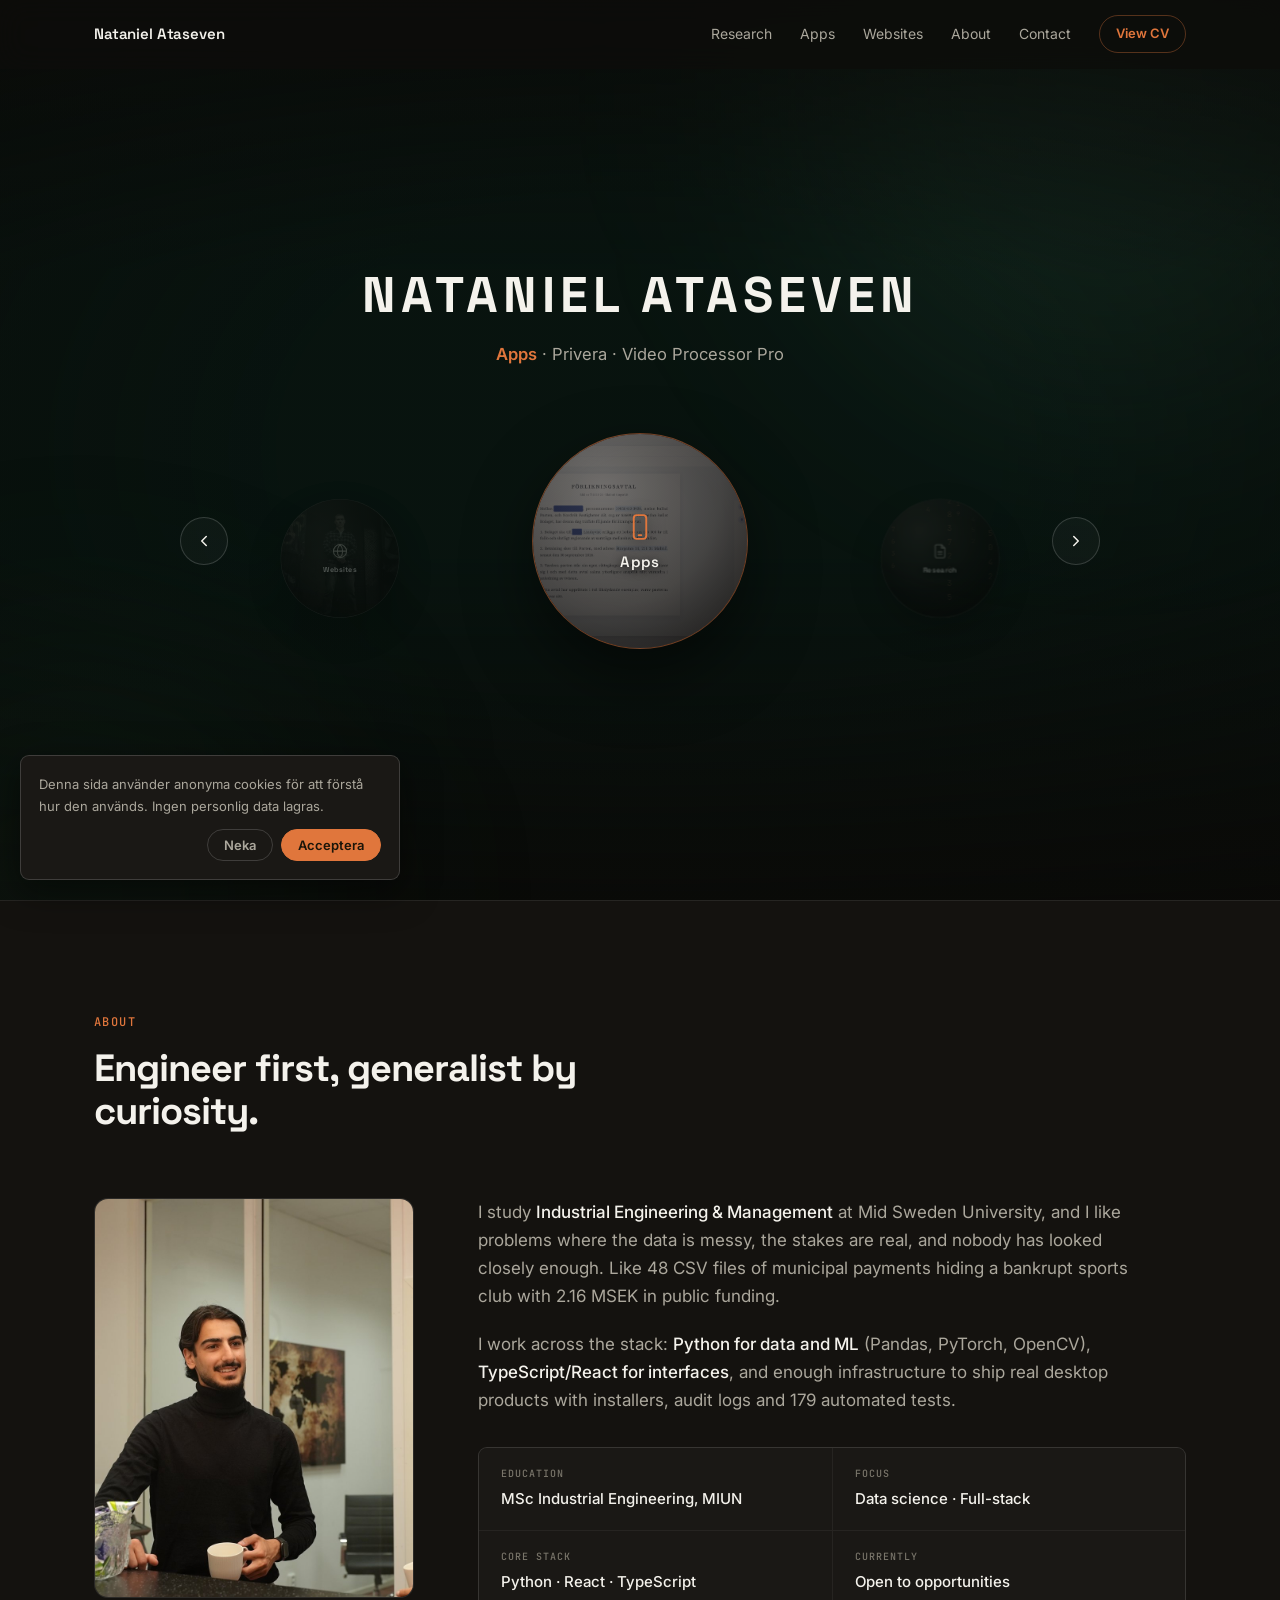
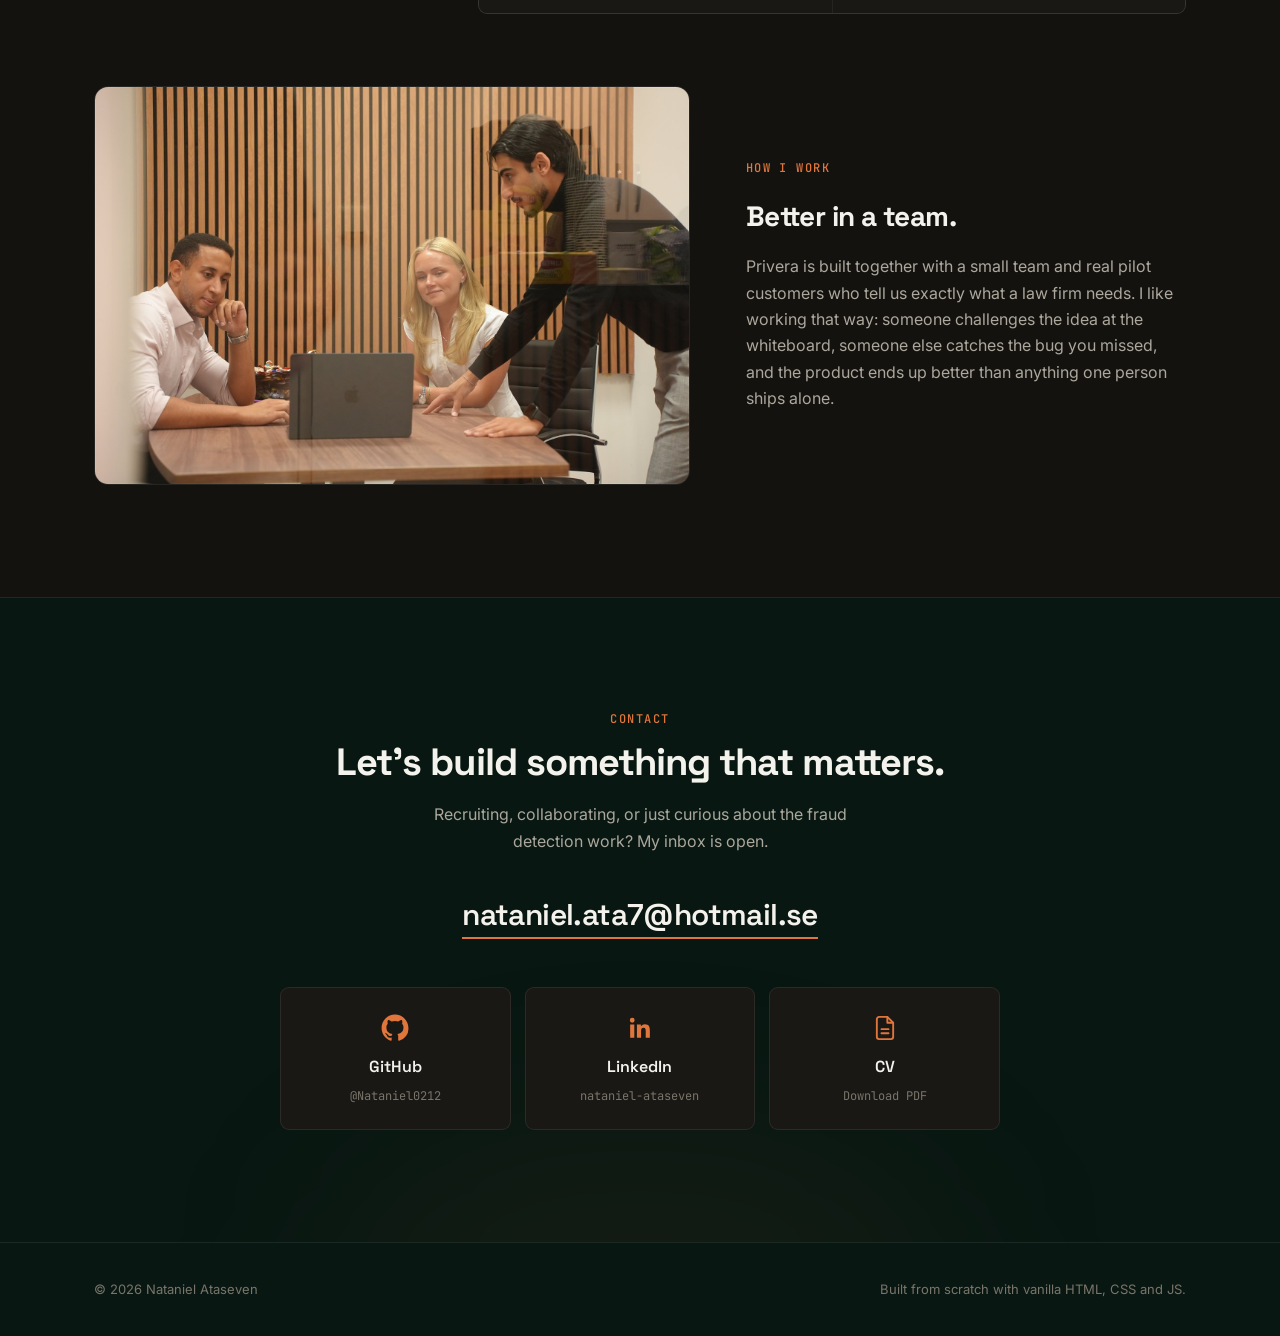
==== commit 6b015392: "Add root favicon.ico so Google shows the site icon in search results Google probes /favicon.ico at t" ====
--- a/index.html
+++ b/index.html
@@ -8,6 +8,7 @@
   <meta name="theme-color" content="#081712">
 
   <!-- Favicon -->
+  <link rel="icon" href="favicon.ico" sizes="any">
   <link rel="icon" type="image/png" sizes="48x48" href="assets/favicon-48.png">
   <link rel="icon" type="image/png" sizes="192x192" href="assets/favicon-192.png">
   <link rel="icon" type="image/png" sizes="512x512" href="assets/favicon-512.png">
@@ -45,6 +46,7 @@
     "@type": "Person",
     "name": "Nataniel Ataseven",
     "url": "https://natanielataseven.github.io/",
+    "image": "https://natanielataseven.github.io/assets/images/portrait.jpg",
     "jobTitle": "Full-Stack Developer & Data Scientist",
     "affiliation": {
       "@type": "CollegeOrUniversity",
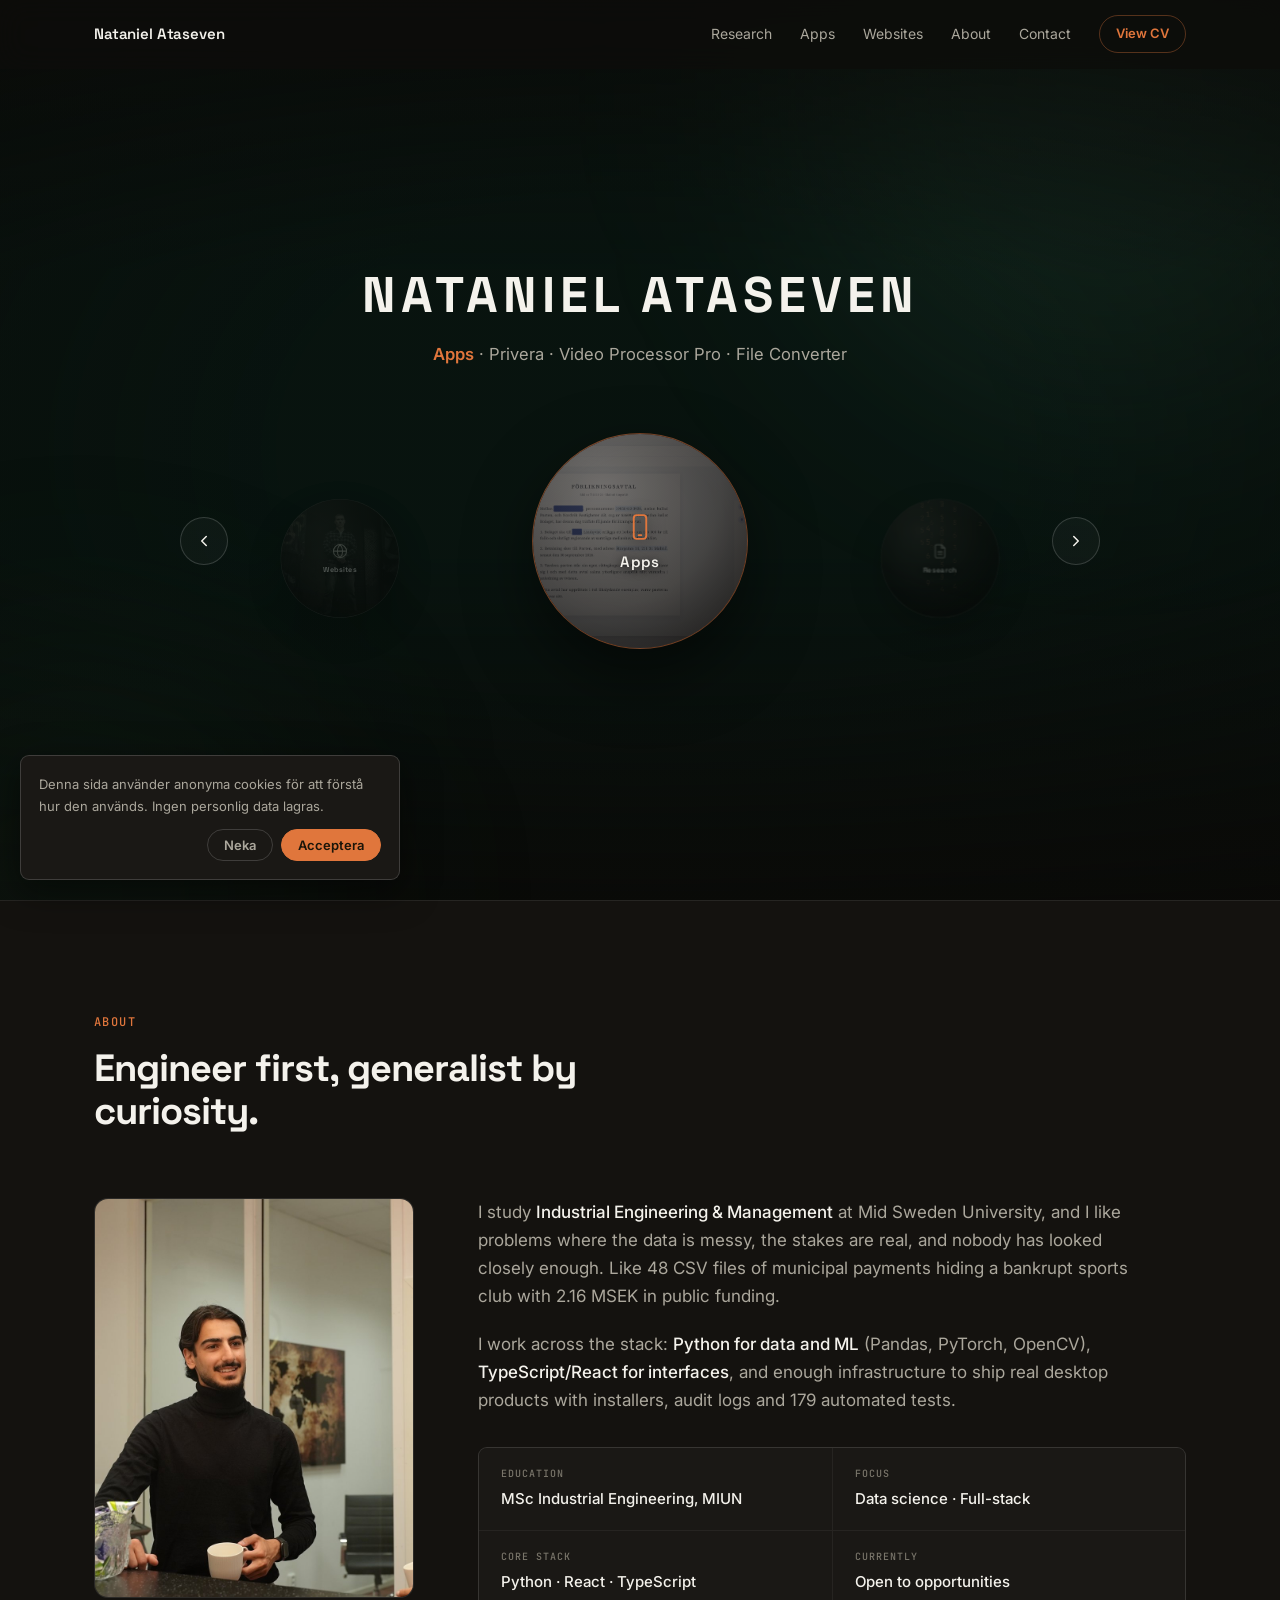
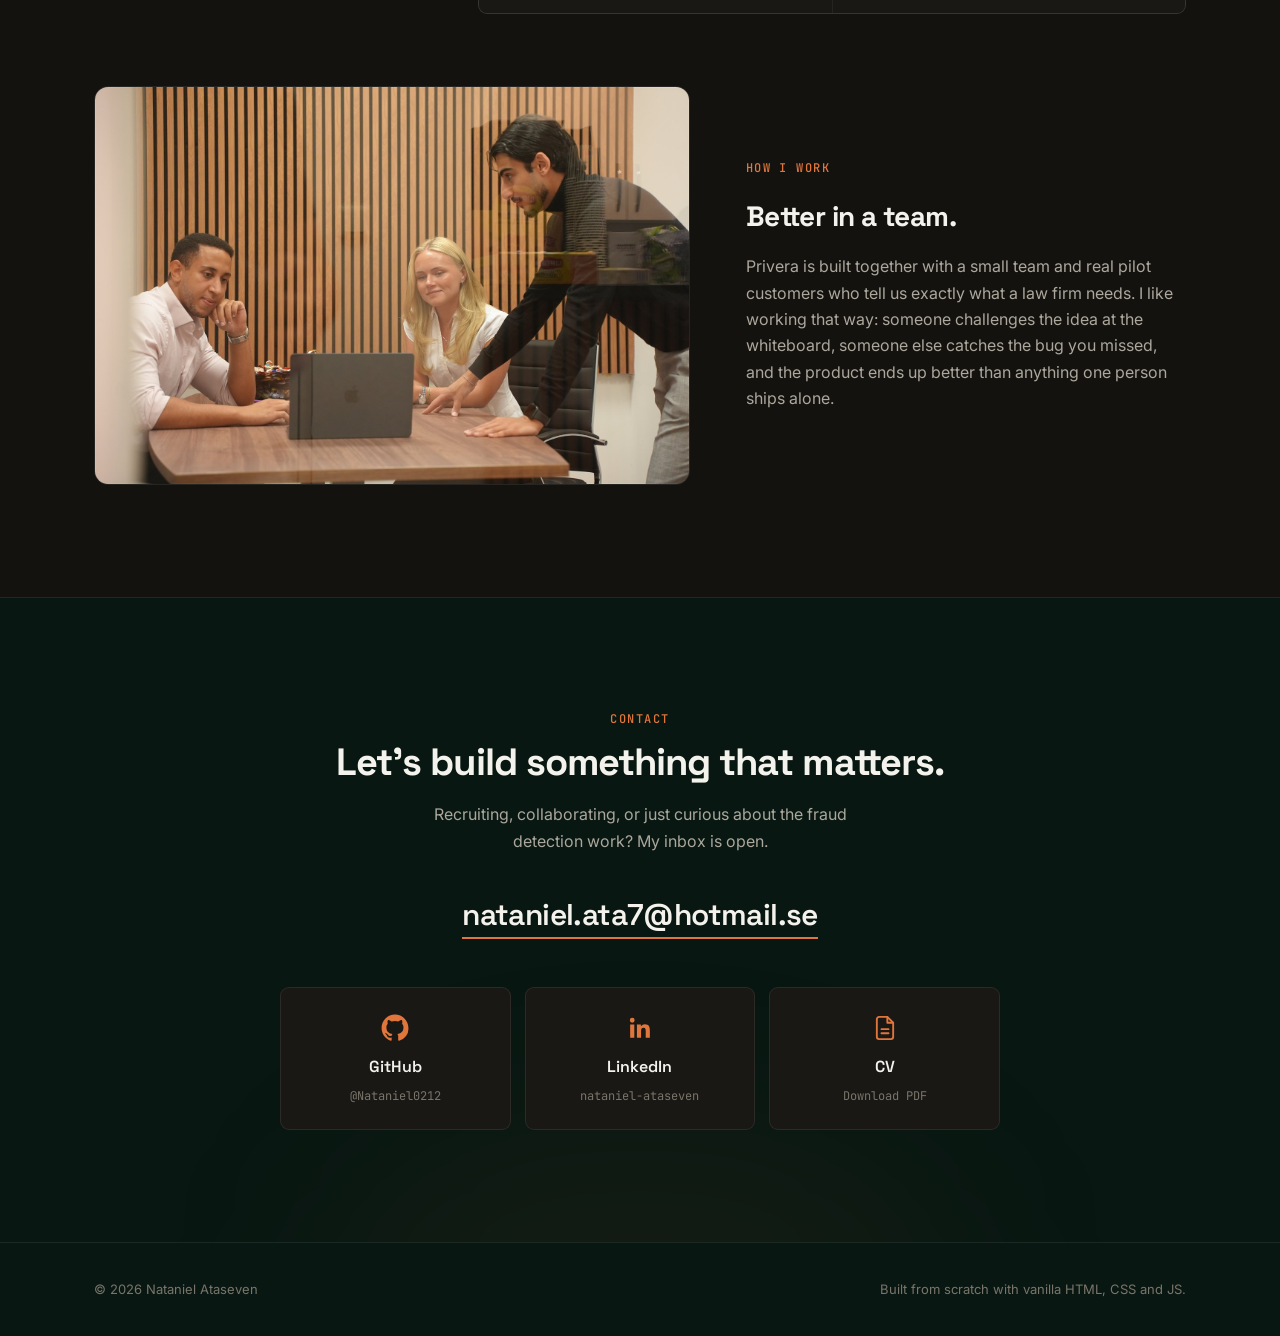
==== commit ec0fe6a9: "Add File Converter as the third app The converter is live at Nataniel0212.github.io/calculator-file-" ====
--- a/index.html
+++ b/index.html
@@ -121,7 +121,7 @@
     </div>
 
     <h1 class="orbit__name">Nataniel Ataseven</h1>
-      <p class="orbit__sub" id="orbitSub" aria-live="polite"><strong>Apps</strong> · Privera · Video Processor Pro</p>
+      <p class="orbit__sub" id="orbitSub" aria-live="polite"><strong>Apps</strong> · Privera · Video Processor Pro · File Converter</p>
 
     <div class="orbit__stage">
       <button class="orbit__arrow orbit__arrow--prev" id="orbitPrev" type="button" aria-label="Previous category">
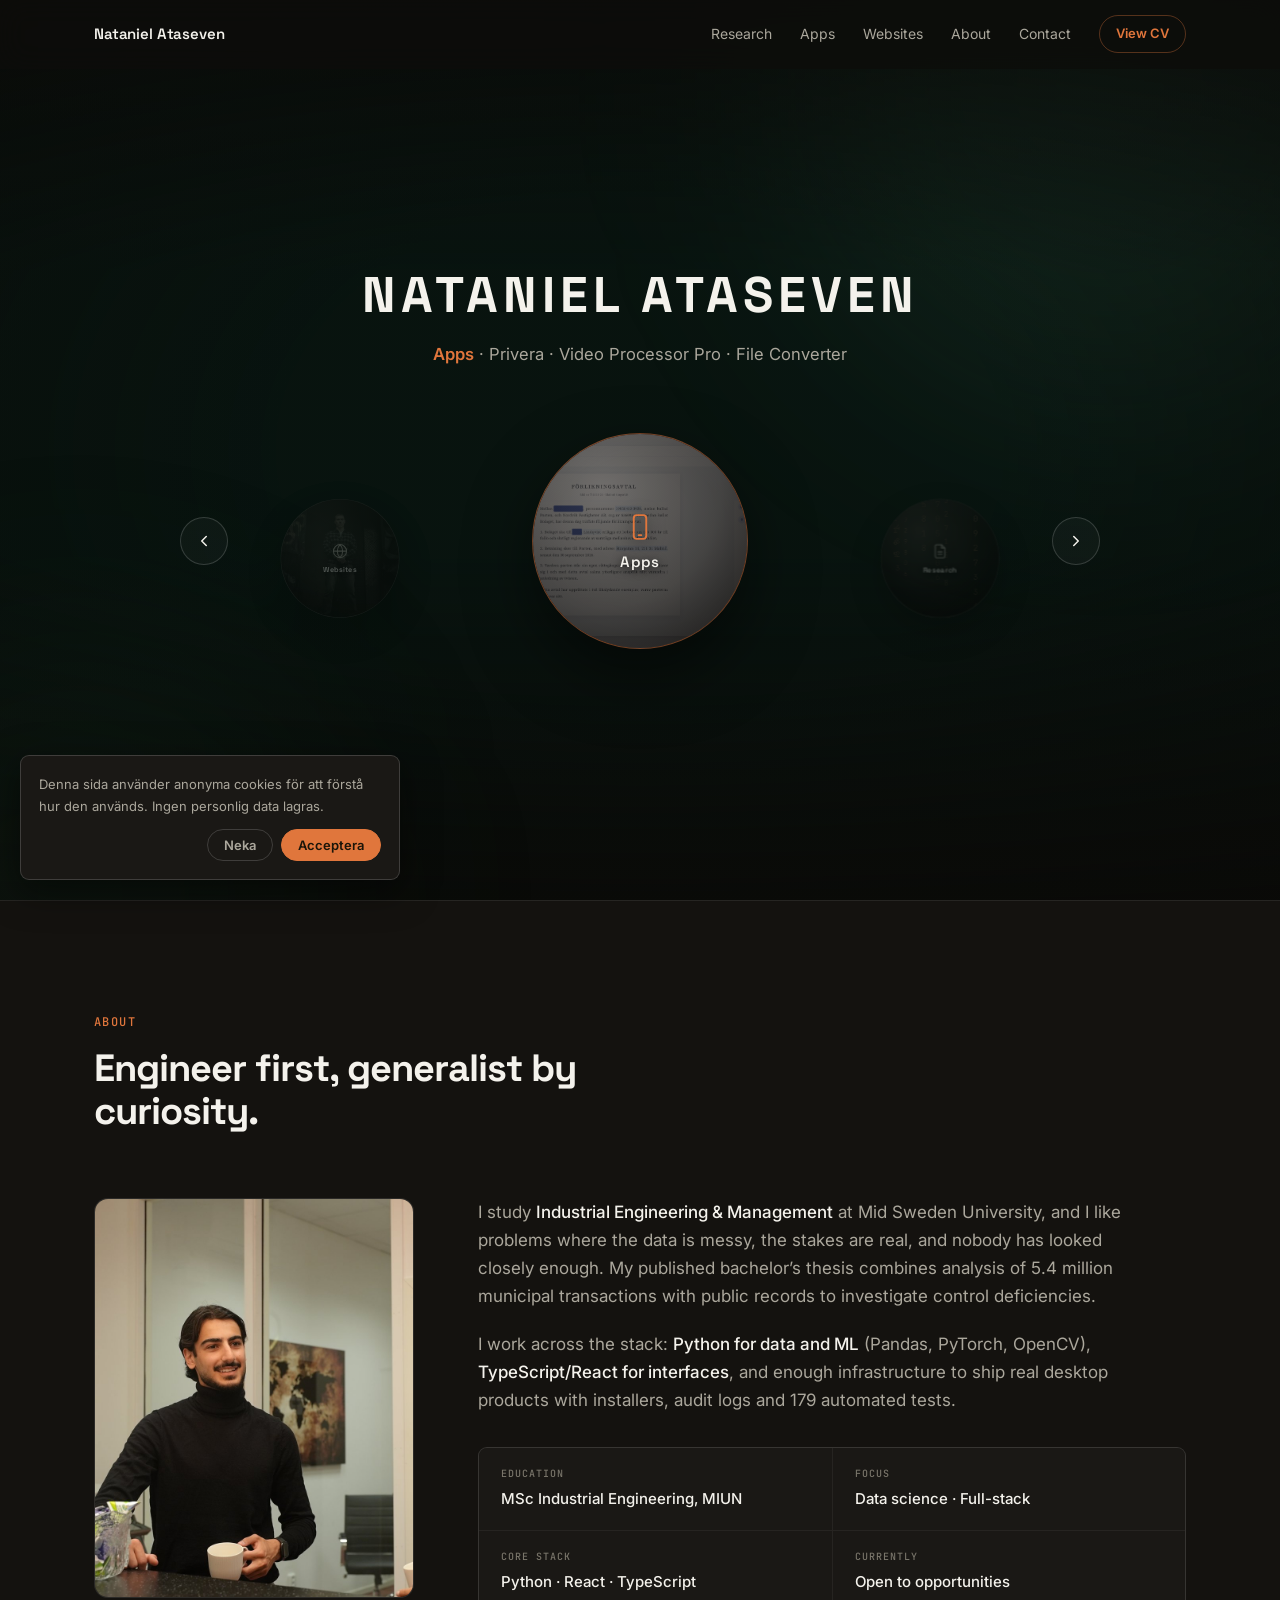
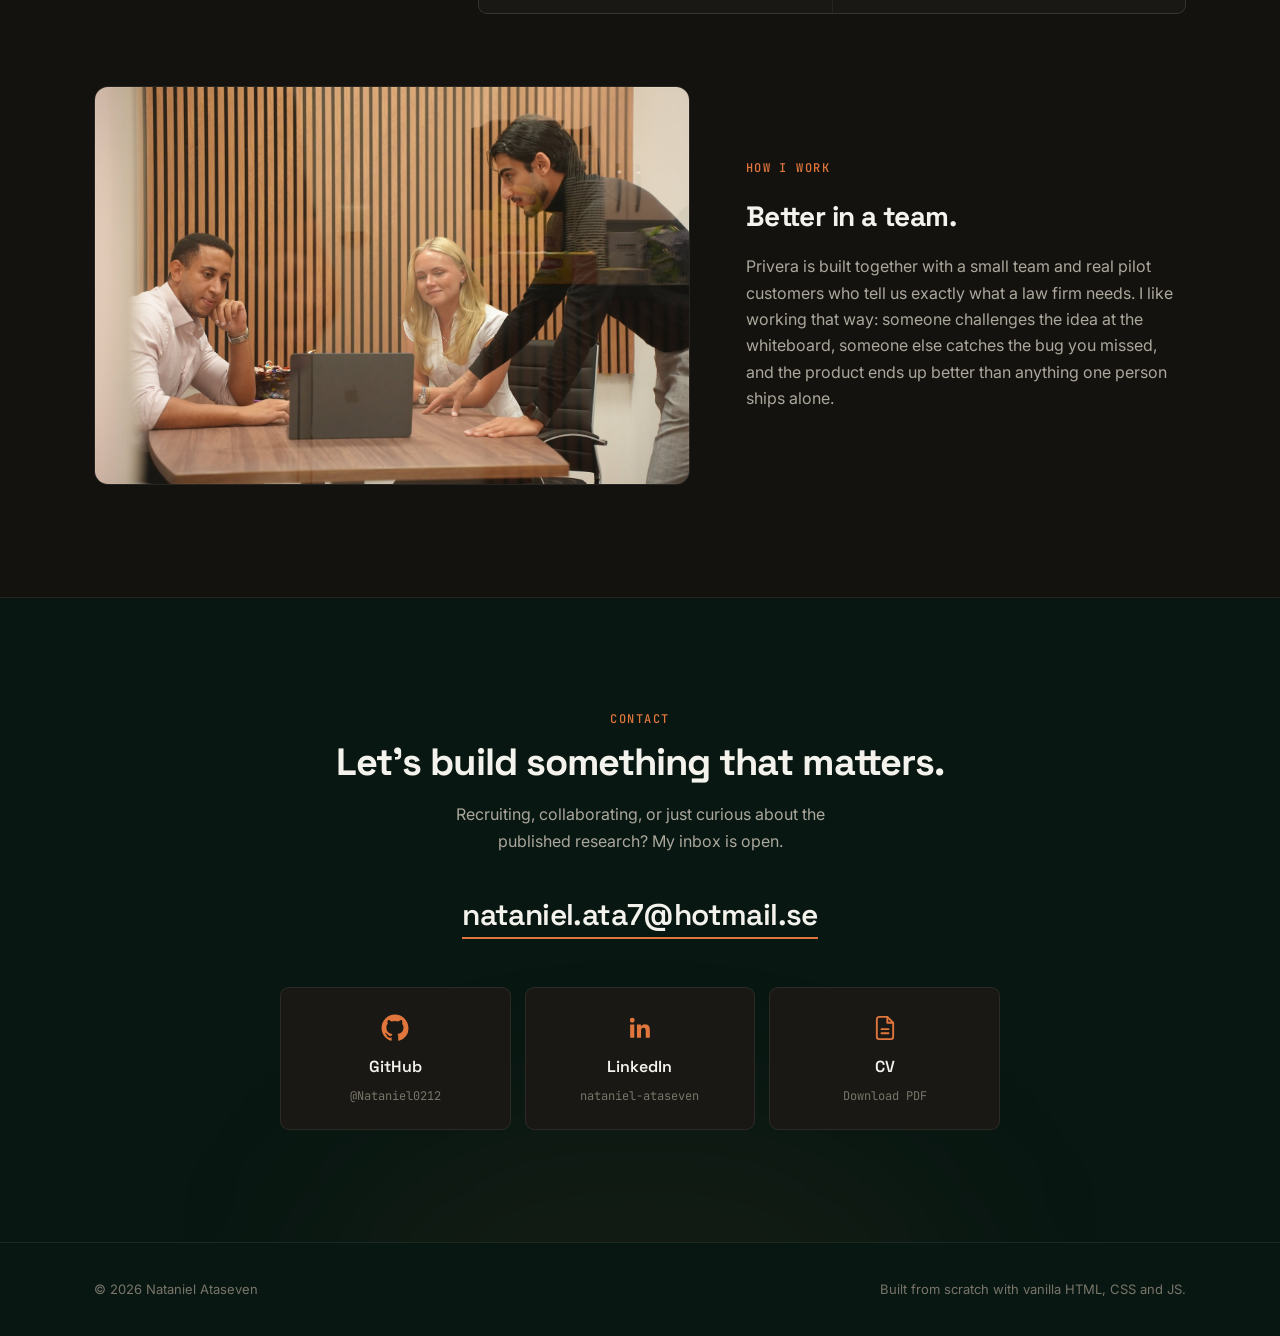
==== commit 91640f04: "Publish DiVA thesis presentation and update CV" ====
--- a/index.html
+++ b/index.html
@@ -4,7 +4,7 @@
   <meta charset="UTF-8">
   <meta name="viewport" content="width=device-width, initial-scale=1.0">
   <title>Nataniel Ataseven — Developer & Data Scientist</title>
-  <meta name="description" content="Portfolio of Nataniel Ataseven — Developer & Data Scientist. Fraud detection across 5.4M municipal transactions, on-device GDPR tooling for law firms, and AI-powered applications.">
+  <meta name="description" content="Portfolio of Nataniel Ataseven — Developer & Data Scientist. Published research on 5.4M municipal transactions, on-device GDPR tooling for law firms, and AI-powered applications.">
   <meta name="theme-color" content="#081712">
 
   <!-- Favicon -->
@@ -18,7 +18,7 @@
   <meta property="og:type" content="website">
   <meta property="og:site_name" content="Nataniel Ataseven">
   <meta property="og:title" content="Nataniel Ataseven — Developer & Data Scientist">
-  <meta property="og:description" content="I build systems that find fraud, protect privacy and ship real products. 5.4M transactions analyzed, 97% false-positive reduction.">
+  <meta property="og:description" content="Published research on public spending, privacy tools and real applications. Explore the study of 5.4M municipal transactions in DiVA.">
   <meta property="og:url" content="https://natanielataseven.github.io/">
   <meta property="og:image" content="https://natanielataseven.github.io/assets/og-image.png">
   <meta property="og:image:width" content="1200">
@@ -26,7 +26,7 @@
   <meta property="og:image:alt" content="Nataniel Ataseven — Developer & Data Scientist">
   <meta name="twitter:card" content="summary_large_image">
   <meta name="twitter:title" content="Nataniel Ataseven — Developer & Data Scientist">
-  <meta name="twitter:description" content="I build systems that find fraud, protect privacy and ship real products.">
+  <meta name="twitter:description" content="I build systems to investigate public spending, protect privacy and solve practical problems.">
   <meta name="twitter:image" content="https://natanielataseven.github.io/assets/og-image.png">
   <link rel="canonical" href="https://natanielataseven.github.io/">
 
@@ -64,7 +64,7 @@
   <link rel="preconnect" href="https://fonts.googleapis.com">
   <link rel="preconnect" href="https://fonts.gstatic.com" crossorigin>
   <link href="https://fonts.googleapis.com/css2?family=Inter:wght@400;500;600&family=JetBrains+Mono:wght@400;500&family=Space+Grotesk:wght@500;600;700&display=swap" rel="stylesheet">
-  <link rel="stylesheet" href="css/styles.css?v=14">
+  <link rel="stylesheet" href="css/styles.css?v=15">
 </head>
 <body data-category="apps">
 
@@ -165,7 +165,7 @@
           <img src="assets/images/portrait.jpg" alt="Nataniel Ataseven" loading="lazy" width="800" height="1000">
         </div>
         <div class="about__text reveal">
-          <p>I study <strong>Industrial Engineering &amp; Management</strong> at Mid Sweden University, and I like problems where the data is messy, the stakes are real, and nobody has looked closely enough. Like 48 CSV files of municipal payments hiding a bankrupt sports club with 2.16 MSEK in public funding.</p>
+          <p>I study <strong>Industrial Engineering &amp; Management</strong> at Mid Sweden University, and I like problems where the data is messy, the stakes are real, and nobody has looked closely enough. My published bachelor’s thesis combines analysis of 5.4 million municipal transactions with public records to investigate control deficiencies.</p>
           <p>I work across the stack: <strong>Python for data and ML</strong> (Pandas, PyTorch, OpenCV), <strong>TypeScript/React for interfaces</strong>, and enough infrastructure to ship real desktop products with installers, audit logs and 179 automated tests.</p>
           <div class="about__facts">
             <div class="fact"><span class="fact__label">Education</span><span class="fact__value">MSc Industrial Engineering, MIUN</span></div>
@@ -195,7 +195,7 @@
     <div class="container">
       <span class="eyebrow reveal">Contact</span>
       <h2 class="section__title reveal">Let's build something that matters.</h2>
-      <p class="contact__sub reveal">Recruiting, collaborating, or just curious about the fraud detection work? My inbox is open.</p>
+      <p class="contact__sub reveal">Recruiting, collaborating, or just curious about the published research? My inbox is open.</p>
       <a href="mailto:nataniel.ata7@hotmail.se" class="contact__mail reveal">nataniel.ata7@hotmail.se</a>
       <div class="contact__grid reveal">
         <a href="https://github.com/Nataniel0212" class="contact-card" target="_blank" rel="noopener">
@@ -225,7 +225,7 @@
     </div>
   </footer>
 
-  <script src="js/main.js?v=15"></script>
+  <script src="js/main.js?v=16"></script>
   <script src="js/analytics.js"></script>
 </body>
 </html>
--- a/css/styles.css
+++ b/css/styles.css
@@ -4,6 +4,9 @@
    Samma designspråk som STANEK — premium, avsiktligt, lugnt.
    Kategorier separerar arbetet: Data Science / Apps / Websites.
    ============================================================ */
+
+.publication-actions { display: flex; flex-wrap: wrap; align-items: center; gap: 16px 24px; }
+.publication-actions .btn { white-space: normal; text-align: center; }
 
 /* ============ TOKENS ============ */
 :root {
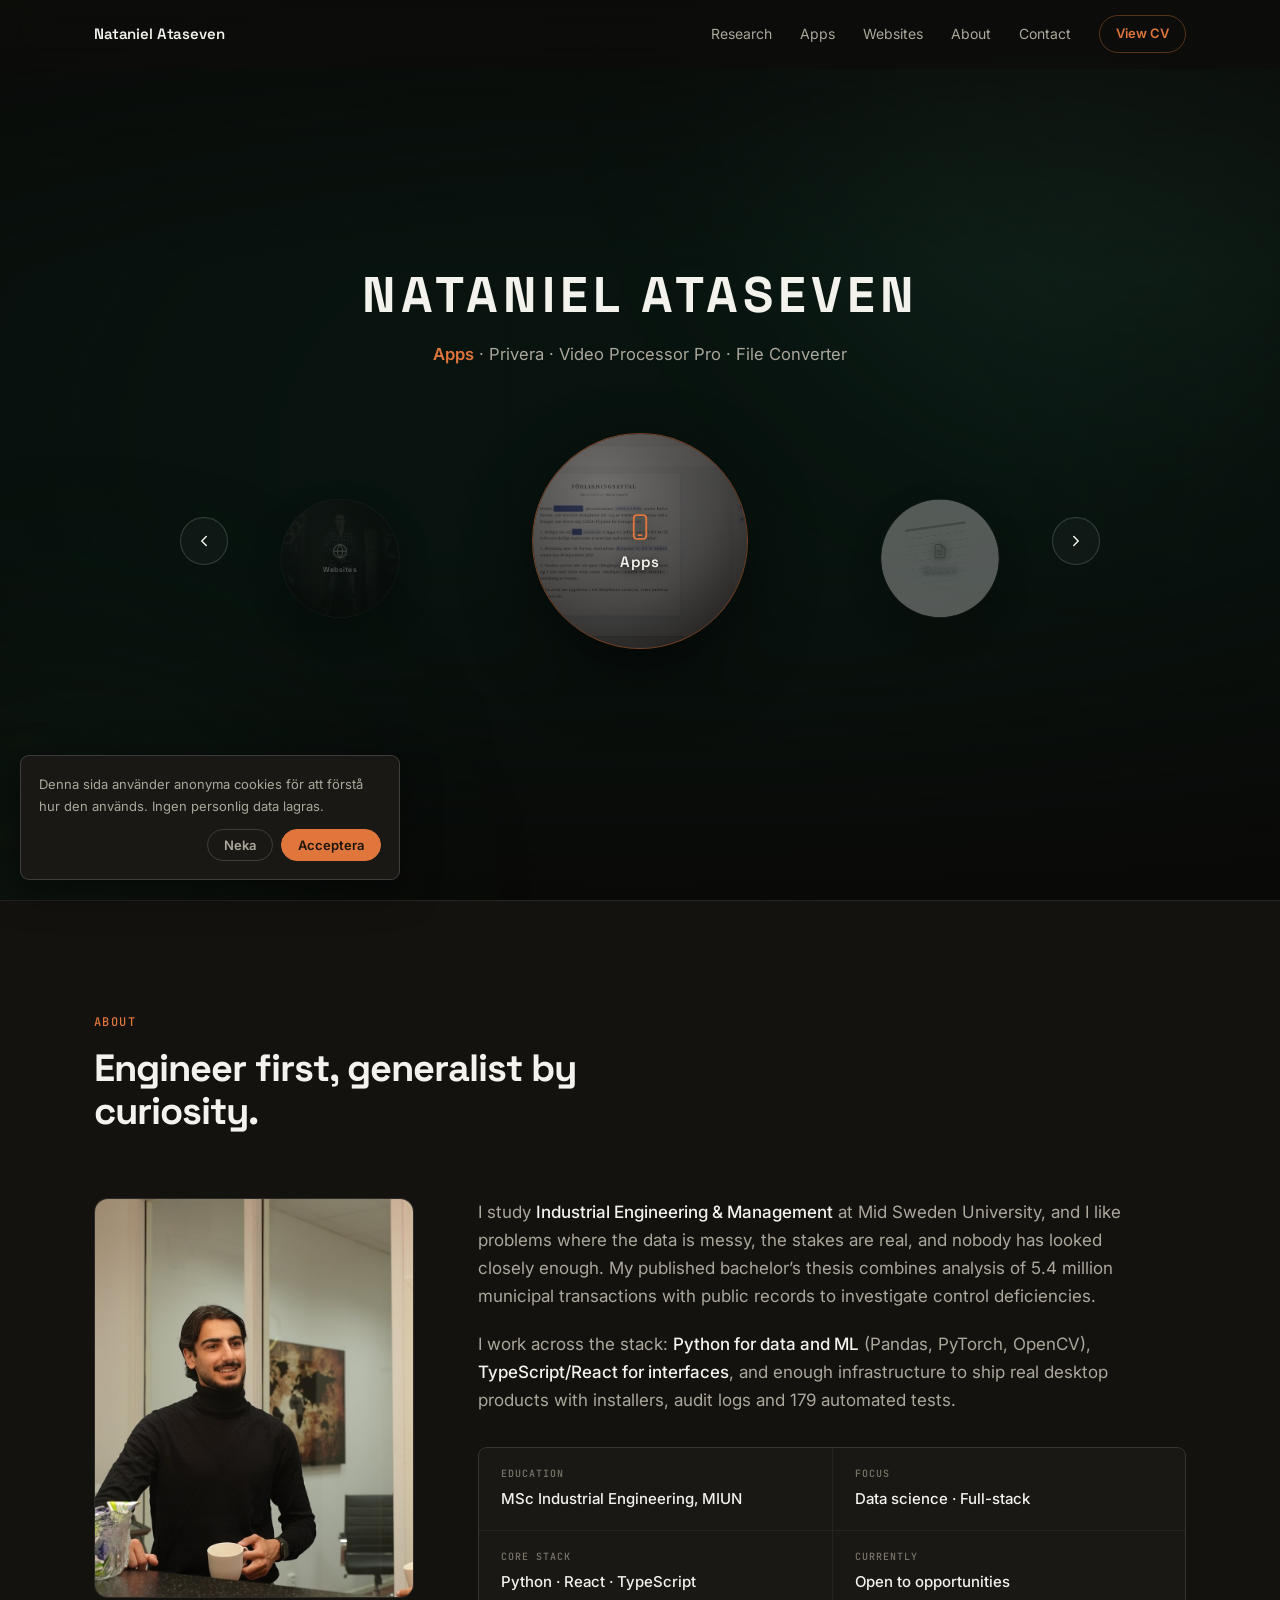
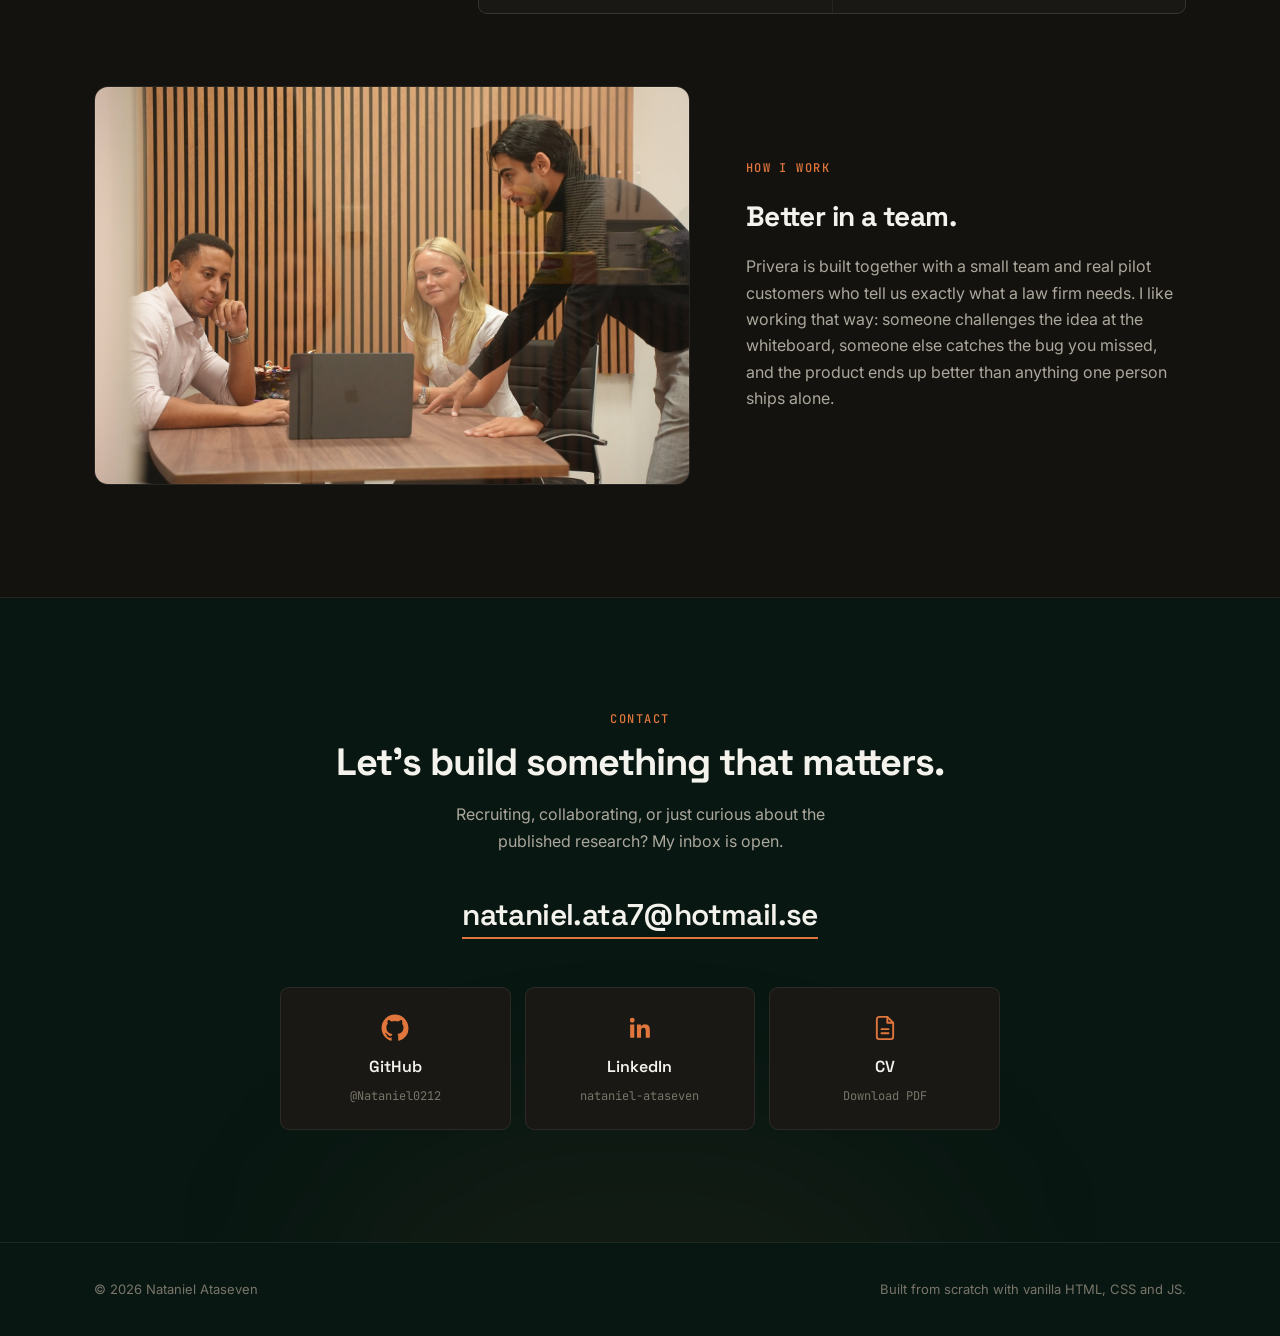
==== commit c95e691b: "Match research overview and home category to academic design; fix study link" ====
--- a/index.html
+++ b/index.html
@@ -65,8 +65,9 @@
   <link rel="preconnect" href="https://fonts.gstatic.com" crossorigin>
   <link href="https://fonts.googleapis.com/css2?family=Inter:wght@400;500;600&family=JetBrains+Mono:wght@400;500&family=Space+Grotesk:wght@500;600;700&display=swap" rel="stylesheet">
   <link rel="stylesheet" href="css/styles.css?v=15">
+  <link rel="stylesheet" href="css/research.css?v=1">
 </head>
-<body data-category="apps">
+<body class="research-home" data-category="apps">
 
   <!-- Intro-loader: namnet visas, sedan dras ridån upp (js/main.js) -->
   <div class="loader" id="loader" aria-hidden="true">
@@ -135,7 +136,7 @@
       </button>
 
       <button class="orb orb--right" data-cat="research" type="button" aria-label="Research — rotate into focus">
-        <span class="orb__media" aria-hidden="true"><span class="rain" data-rain="7"></span></span>
+        <span class="orb__media research-orb-paper" aria-hidden="true"><span class="research-orb-lines"></span></span>
         <svg viewBox="0 0 24 24" fill="none" stroke="currentColor" stroke-width="1.5" stroke-linecap="round" stroke-linejoin="round"><path d="M14 2.5H7a2 2 0 0 0-2 2v15a2 2 0 0 0 2 2h10a2 2 0 0 0 2-2V7.5z"/><path d="M14 2.5V7.5h5"/><path d="M9 13h6M9 16.5h6"/></svg>
         <span class="orb__label">Research</span>
       </button>
--- a/css/research.css
+++ b/css/research.css
@@ -0,0 +1,69 @@
+/* Academic presentation for the research category and its home-page state. */
+body.research-library {
+  --bg-0: #f4f2ed; --bg-1: #fffefa; --bg-2: #fffefa;
+  --text-1: #202d32; --text-2: #424d50; --text-3: #646e70;
+  --accent: #245b70; --accent-hover: #18475a; --on-accent: #fff;
+  --border-1: #deded5; --border-2: #b8c0be;
+  background: var(--bg-0);
+}
+.research-library .nav { background: rgba(244,242,237,.96); border-bottom: 1px solid var(--border-1); }
+.research-library .nav__cv { border-color: var(--border-2); }
+.research-library .nav__hamburger span { background: var(--text-1); }
+.research-library .mobile-menu, .research-library .cookie-banner { background: var(--bg-1); }
+.research-library .cat-page-hero { padding: 130px 0 0; min-height: 0; background: transparent; }
+.research-library .cat-page-hero::before { display: none; }
+.research-library .card--featured { grid-template-columns: minmax(0, 1fr); }
+.research-library .card__media { display: none; }
+.research-library .cat-page-hero .container, .research-library .section--cat-projects .container { max-width: 1000px; }
+.research-library .cat-page-hero h1 { font: 700 clamp(2.7rem,6vw,4rem)/1.15 Georgia,serif; color: var(--text-1); margin-bottom: 20px; }
+.research-kicker { margin: 30px 0 12px; font-size: .7rem; letter-spacing: .14em; text-transform: uppercase; color: var(--accent); }
+.research-library .cat-page-hero__sub { font: 1.2rem/1.75 Georgia,serif; max-width: 650px; }
+.research-library .work-cat__head { margin-top: 36px; }
+.research-library .section--cat-projects { padding: 34px 0 80px; }
+.research-library .card { padding: clamp(24px,4vw,44px); border-radius: 2px; background: var(--bg-1); box-shadow: 0 5px 24px rgba(32,45,50,.03); }
+.research-library .card:hover { transform: none; border-color: var(--border-2); }
+.research-library .card__title { font: 700 clamp(1.6rem,3vw,2.2rem)/1.3 Georgia,serif; max-width: 700px; }
+.research-library .card__title a { color: inherit; text-decoration: none; }
+.research-library .card__title a:hover { color: var(--accent); }
+.research-byline { font-size: .8rem; margin: 16px 0 22px; color: var(--text-3); }
+.research-library .card__desc { font: 1.08rem/1.8 Georgia,serif; }
+.research-library .chip { background: #edf2f1; border-color: #d7e0de; color: var(--accent); border-radius: 2px; }
+.research-library .tech { background: transparent; border-radius: 2px; }
+.research-library .btn { border-radius: 3px; font-size: .8rem; }
+.research-library .publication-actions { gap: 12px; margin-top: 26px; }
+.research-library .pipeline { background: #f4f2ed; border-color: var(--border-1); border-radius: 0; }
+.research-library .pipeline__box { background: #fffefa; border-color: var(--border-2); border-radius: 2px; }
+.research-library .pipeline__num { color: var(--text-1); }
+.research-library .pipeline__lbl { color: var(--text-3); }
+.research-library .pipeline__arrow { color: var(--accent); }
+.research-library .pipeline__box--result { background: #eaf0ee; }
+
+body.research-home[data-category="research"] { background: #f4f2ed; }
+.research-home[data-category="research"] .orbit {
+  --text-1: #202d32; --text-2: #424d50; --text-3: #646e70;
+  --accent: #245b70; --accent-soft: #e6eeec; --border-2: #b8c0be;
+  background: #f4f2ed; color: #202d32;
+}
+.research-home[data-category="research"] .orbit::before,
+.research-home[data-category="research"] .orbit::after,
+.research-home[data-category="research"] .orbit__scene { display: none; }
+.research-home[data-category="research"] .orbit__name { font-family: Georgia,serif; text-transform: none; letter-spacing: -.02em; color: #202d32; }
+.research-home[data-category="research"] .nav { background: rgba(244,242,237,.96); border-color: #deded5; }
+.research-home[data-category="research"] .nav__logo,
+.research-home[data-category="research"] .nav__link { color: #424d50; }
+.research-home[data-category="research"] .nav__cv { color: #245b70; border-color: #b8c0be; }
+.research-home[data-category="research"] .nav__hamburger span { background: #202d32; }
+.research-home[data-category="research"] .mobile-menu { background: #f4f2ed; }
+.research-home[data-category="research"] .mobile-menu a { color: #202d32; }
+.research-home[data-category="research"] .orb--center { background: #fffefa; border-color: #b8c0be; box-shadow: 0 14px 45px rgba(32,45,50,.12), 0 0 0 6px #e5e8e1; }
+.research-home[data-category="research"] .orb--center:hover { box-shadow: 0 14px 45px rgba(32,45,50,.2), 0 0 0 6px #d5dfdc; }
+.research-home[data-category="research"] .orb--center svg { color: #245b70; filter: none; }
+.research-home[data-category="research"] .orb--center .orb__label { color: #202d32; font-family: Georgia,serif; text-shadow: none; }
+.research-home .research-orb-paper { background: #fffefa; }
+.research-home .research-orb-paper::after { background: linear-gradient(transparent,rgba(255,254,250,.88)); }
+.research-orb-lines { position: absolute; inset: 22% 24%; border-top: 4px solid #a4b6bb; background: repeating-linear-gradient(to bottom,transparent 0 13px,#d5dcda 13px 14px); transform: rotate(-8deg); }
+.research-home[data-category="research"] .orbit__arrow { background: #fffefa; color: #245b70; border-color: #b8c0be; }
+@media (max-width: 600px) {
+  .research-library .cat-page-hero { padding-top: 105px; }
+  .research-library .publication-actions { align-items: stretch; flex-direction: column; }
+}
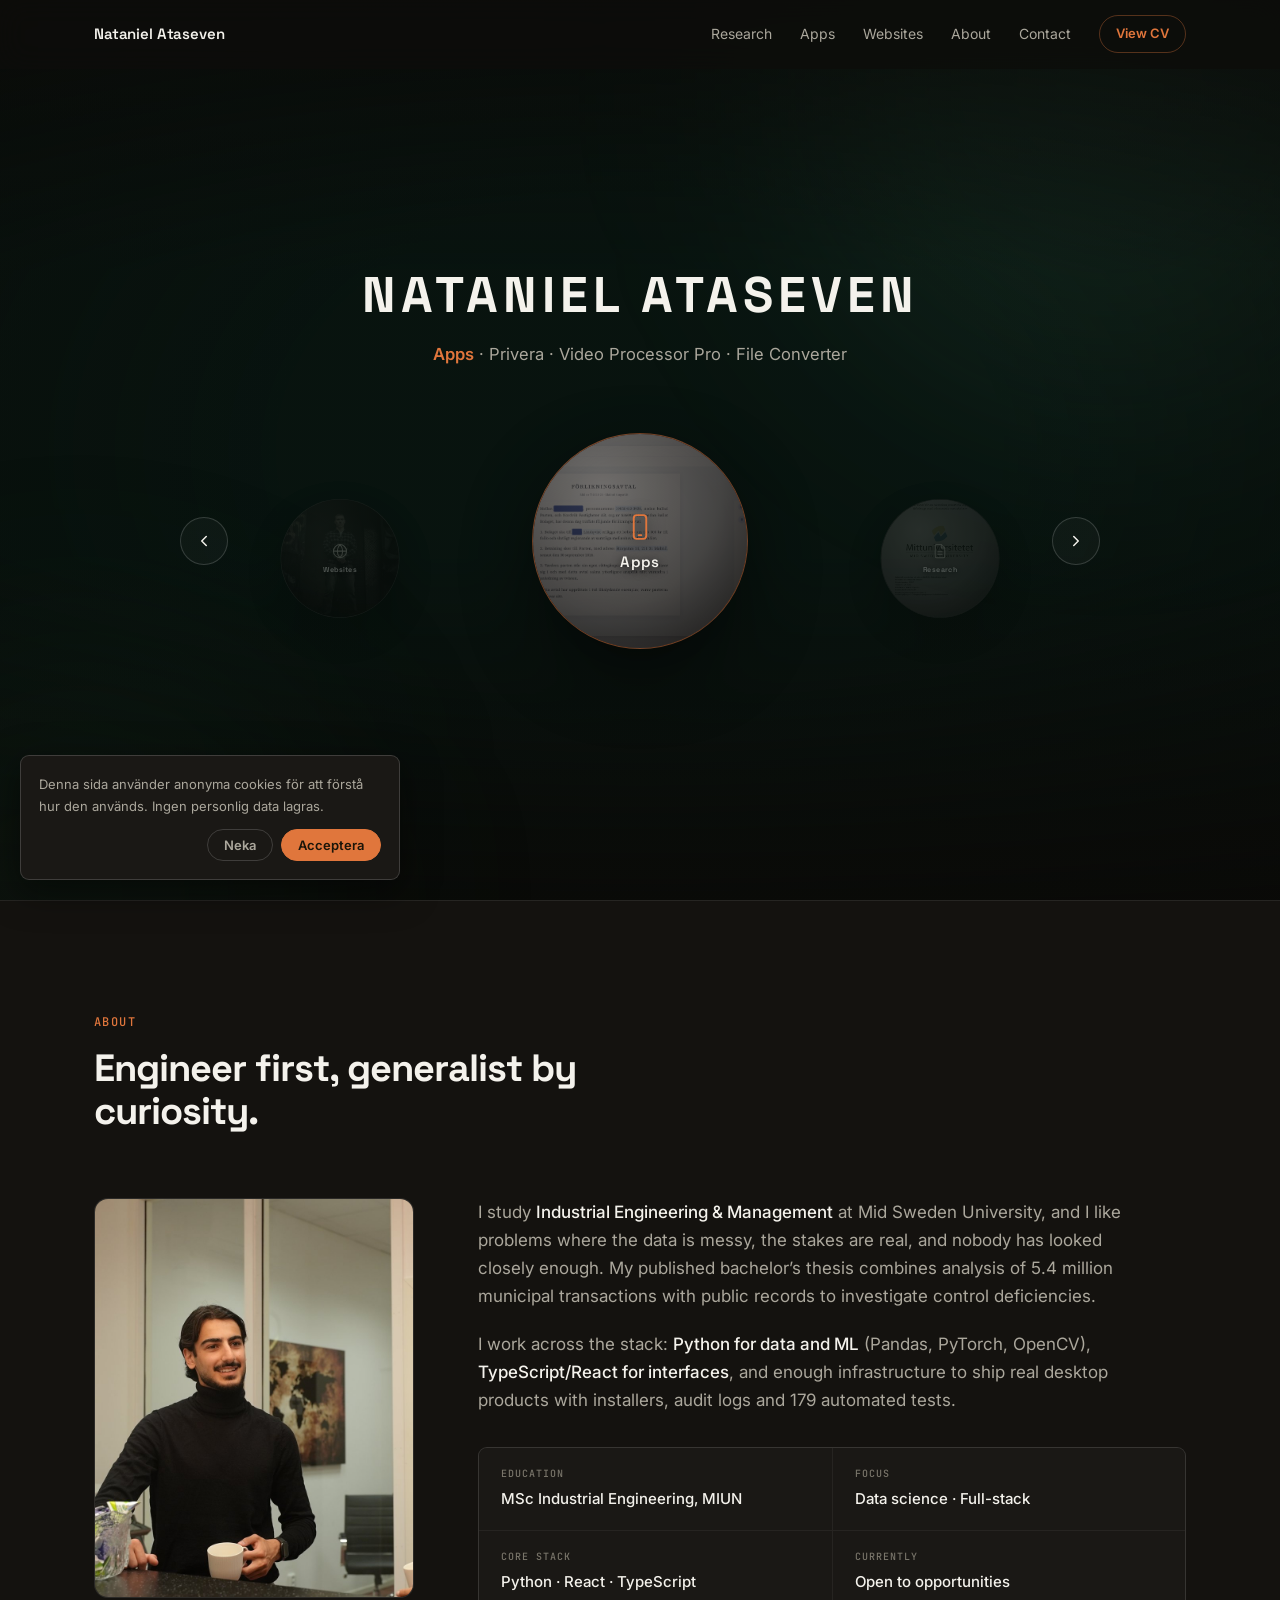
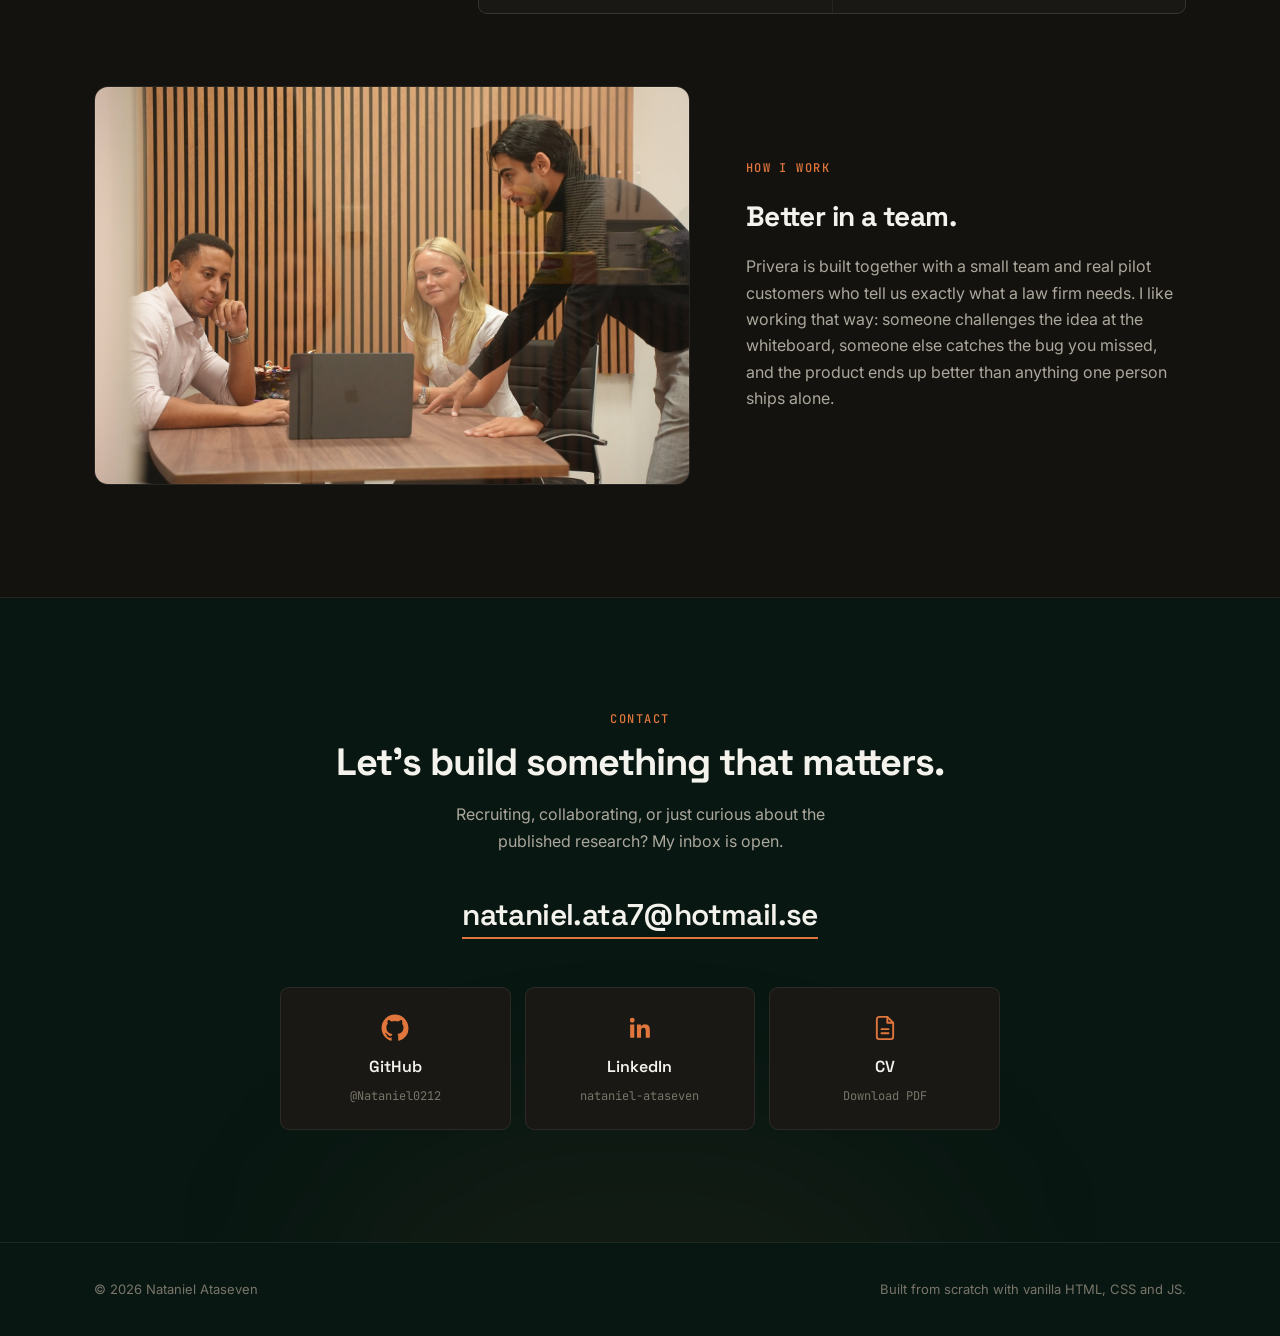
==== commit 87ef004d: "Keep dark home theme with animated thesis background" ====
--- a/index.html
+++ b/index.html
@@ -65,7 +65,7 @@
   <link rel="preconnect" href="https://fonts.gstatic.com" crossorigin>
   <link href="https://fonts.googleapis.com/css2?family=Inter:wght@400;500;600&family=JetBrains+Mono:wght@400;500&family=Space+Grotesk:wght@500;600;700&display=swap" rel="stylesheet">
   <link rel="stylesheet" href="css/styles.css?v=15">
-  <link rel="stylesheet" href="css/research.css?v=1">
+  <link rel="stylesheet" href="css/research.css?v=2">
 </head>
 <body class="research-home" data-category="apps">
 
@@ -108,7 +108,9 @@
     <!-- Scen: levande bakgrund per kategori -->
     <div class="orbit__scene" aria-hidden="true">
       <div class="scene__layer" data-scene="research">
-        <div class="rain" data-rain="26"></div>
+        <img class="research-scene-page research-scene-page--cover" src="assets/images/research/thesis-cover.jpg" alt="">
+        <img class="research-scene-page research-scene-page--method" src="assets/images/research/thesis-method.jpg" alt="">
+        <div class="rain research-scene-rain" data-rain="12"></div>
       </div>
       <div class="scene__layer" data-scene="websites">
         <img class="scene__img scene__img--a" src="assets/images/stanek/campaign-doorway.jpg" alt="" loading="lazy">
@@ -136,7 +138,7 @@
       </button>
 
       <button class="orb orb--right" data-cat="research" type="button" aria-label="Research — rotate into focus">
-        <span class="orb__media research-orb-paper" aria-hidden="true"><span class="research-orb-lines"></span></span>
+        <span class="orb__media" aria-hidden="true"><img src="assets/images/research/thesis-cover.jpg" alt=""></span>
         <svg viewBox="0 0 24 24" fill="none" stroke="currentColor" stroke-width="1.5" stroke-linecap="round" stroke-linejoin="round"><path d="M14 2.5H7a2 2 0 0 0-2 2v15a2 2 0 0 0 2 2h10a2 2 0 0 0 2-2V7.5z"/><path d="M14 2.5V7.5h5"/><path d="M9 13h6M9 16.5h6"/></svg>
         <span class="orb__label">Research</span>
       </button>
--- a/css/research.css
+++ b/css/research.css
@@ -38,32 +38,32 @@
 .research-library .pipeline__arrow { color: var(--accent); }
 .research-library .pipeline__box--result { background: #eaf0ee; }
 
-body.research-home[data-category="research"] { background: #f4f2ed; }
-.research-home[data-category="research"] .orbit {
-  --text-1: #202d32; --text-2: #424d50; --text-3: #646e70;
-  --accent: #245b70; --accent-soft: #e6eeec; --border-2: #b8c0be;
-  background: #f4f2ed; color: #202d32;
+.research-scene-page {
+  position: absolute;
+  width: min(66vw, 860px);
+  height: auto;
+  top: -12%;
+  filter: brightness(.25) sepia(.28) saturate(.65) blur(1px);
+  opacity: .65;
+  box-shadow: 0 30px 100px #000;
+  animation: researchPageDrift 26s ease-in-out infinite alternate;
+  animation-play-state: paused;
 }
-.research-home[data-category="research"] .orbit::before,
-.research-home[data-category="research"] .orbit::after,
-.research-home[data-category="research"] .orbit__scene { display: none; }
-.research-home[data-category="research"] .orbit__name { font-family: Georgia,serif; text-transform: none; letter-spacing: -.02em; color: #202d32; }
-.research-home[data-category="research"] .nav { background: rgba(244,242,237,.96); border-color: #deded5; }
-.research-home[data-category="research"] .nav__logo,
-.research-home[data-category="research"] .nav__link { color: #424d50; }
-.research-home[data-category="research"] .nav__cv { color: #245b70; border-color: #b8c0be; }
-.research-home[data-category="research"] .nav__hamburger span { background: #202d32; }
-.research-home[data-category="research"] .mobile-menu { background: #f4f2ed; }
-.research-home[data-category="research"] .mobile-menu a { color: #202d32; }
-.research-home[data-category="research"] .orb--center { background: #fffefa; border-color: #b8c0be; box-shadow: 0 14px 45px rgba(32,45,50,.12), 0 0 0 6px #e5e8e1; }
-.research-home[data-category="research"] .orb--center:hover { box-shadow: 0 14px 45px rgba(32,45,50,.2), 0 0 0 6px #d5dfdc; }
-.research-home[data-category="research"] .orb--center svg { color: #245b70; filter: none; }
-.research-home[data-category="research"] .orb--center .orb__label { color: #202d32; font-family: Georgia,serif; text-shadow: none; }
-.research-home .research-orb-paper { background: #fffefa; }
-.research-home .research-orb-paper::after { background: linear-gradient(transparent,rgba(255,254,250,.88)); }
-.research-orb-lines { position: absolute; inset: 22% 24%; border-top: 4px solid #a4b6bb; background: repeating-linear-gradient(to bottom,transparent 0 13px,#d5dcda 13px 14px); transform: rotate(-8deg); }
-.research-home[data-category="research"] .orbit__arrow { background: #fffefa; color: #245b70; border-color: #b8c0be; }
+.research-scene-page--cover { left: -5%; --page-angle: -11deg; }
+.research-scene-page--method { right: -10%; top: 8%; --page-angle: 12deg; animation-delay: -13s; }
+.scene__layer.is-active .research-scene-page { animation-play-state: running; }
+.research-scene-rain { opacity: .25; }
+@keyframes researchPageDrift {
+  from { transform: translateY(0) rotate(var(--page-angle)) scale(1.03); }
+  to { transform: translateY(-5%) rotate(var(--page-angle)) scale(1.09); }
+}
+@media (prefers-reduced-motion: reduce) {
+  .research-scene-page { animation: none; transform: rotate(var(--page-angle)); }
+}
 @media (max-width: 600px) {
+  .research-scene-page { width: 105vw; top: 5%; }
+  .research-scene-page--cover { left: -32%; }
+  .research-scene-page--method { right: -48%; top: 28%; }
   .research-library .cat-page-hero { padding-top: 105px; }
   .research-library .publication-actions { align-items: stretch; flex-direction: column; }
 }
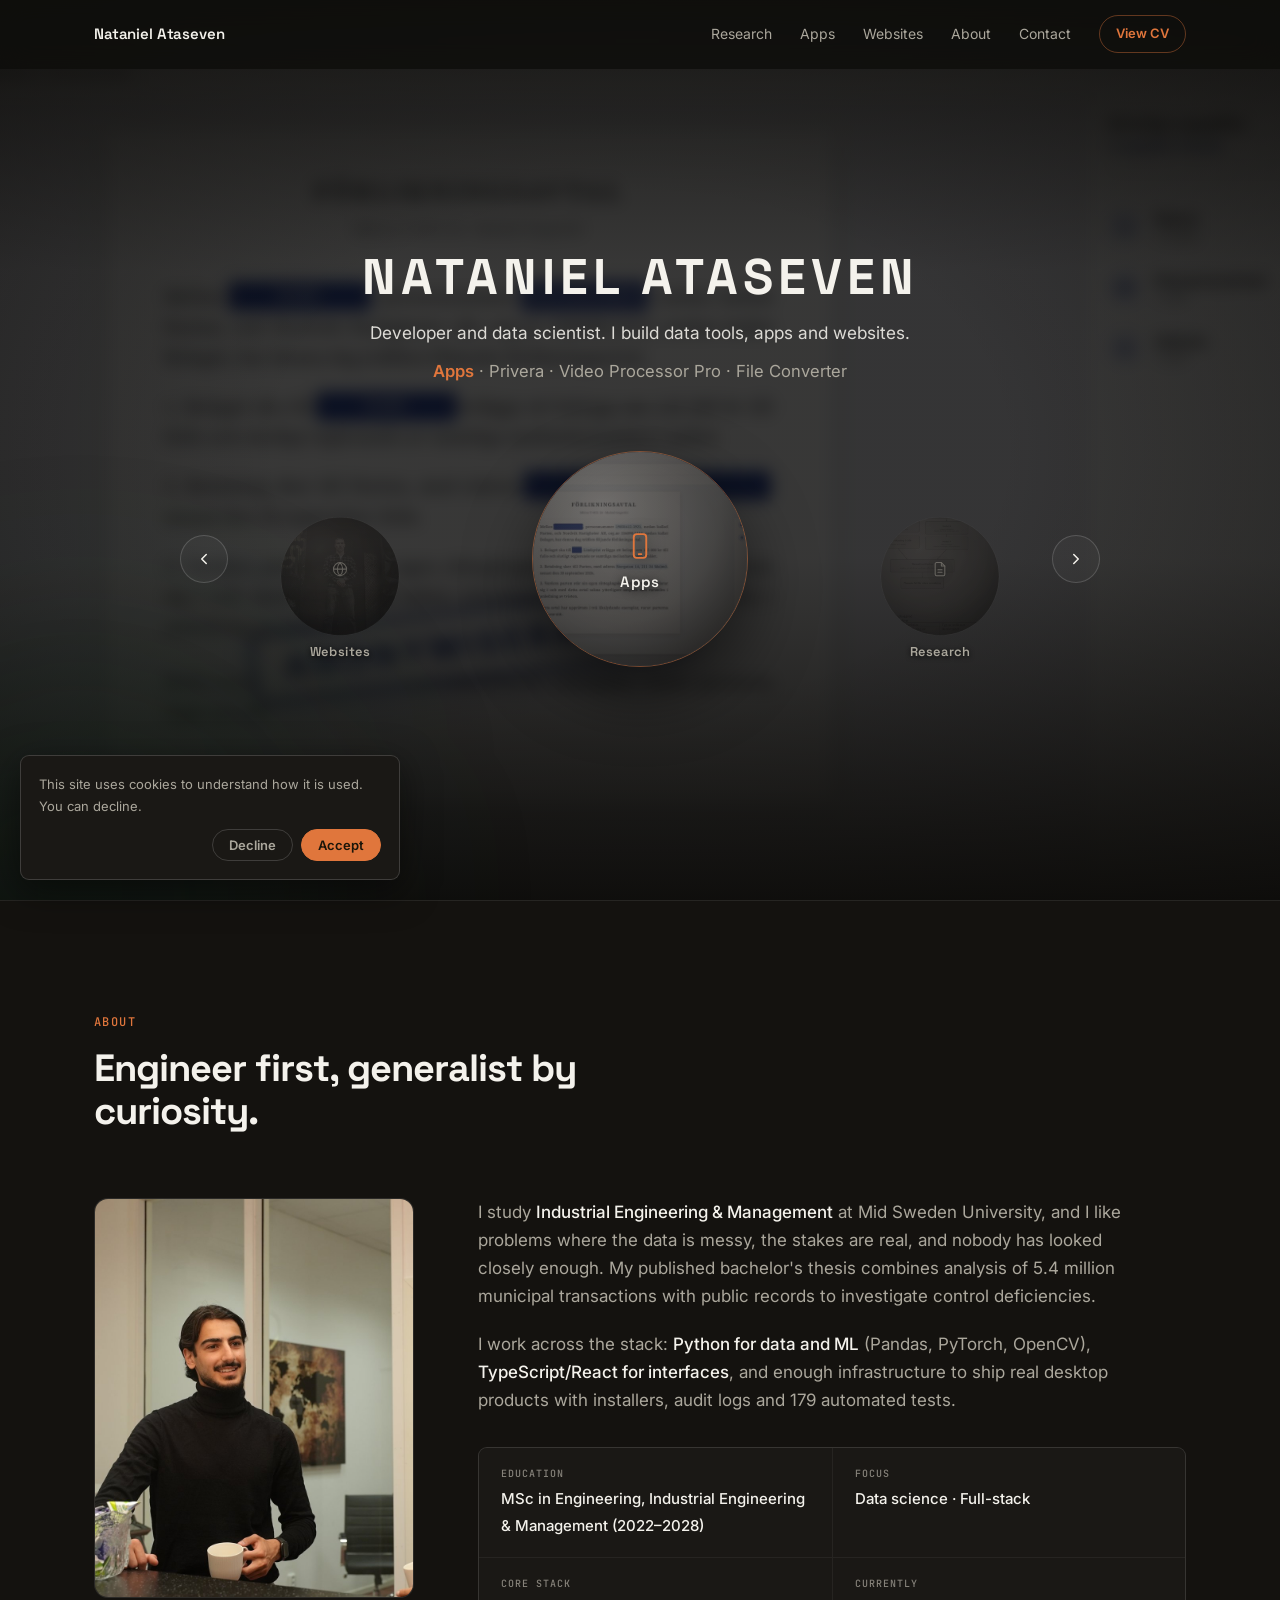
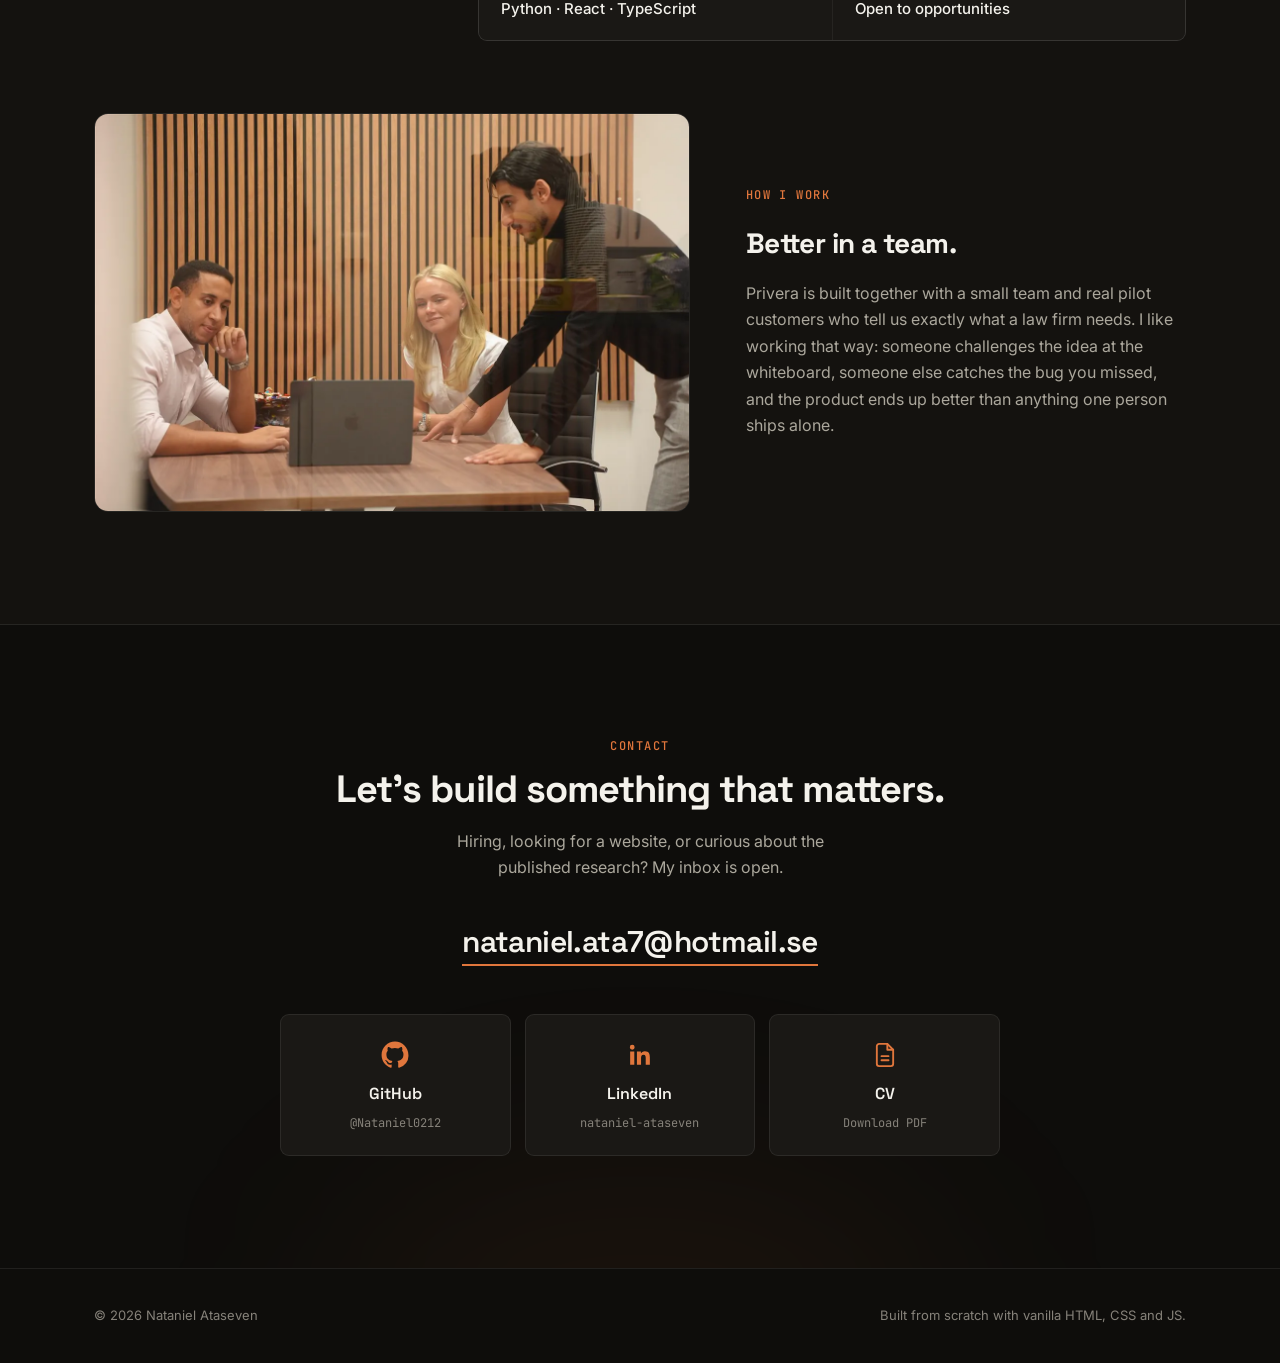
==== commit fec87606: "Show each category's projects as an orbit carousel; add Peter Baho; pre-launch polish - Category pag" ====
--- a/index.html
+++ b/index.html
@@ -3,8 +3,8 @@
 <head>
   <meta charset="UTF-8">
   <meta name="viewport" content="width=device-width, initial-scale=1.0">
-  <title>Nataniel Ataseven — Developer & Data Scientist</title>
-  <meta name="description" content="Portfolio of Nataniel Ataseven — Developer & Data Scientist. Published research on 5.4M municipal transactions, on-device GDPR tooling for law firms, and AI-powered applications.">
+  <title>Nataniel Ataseven | Developer & Data Scientist</title>
+  <meta name="description" content="Portfolio of Nataniel Ataseven, developer and data scientist. Published research on 5.4M municipal transactions, an open-source tool for battery-lab data, on-device GDPR tooling for law firms, and AI-powered applications.">
   <meta name="theme-color" content="#081712">
 
   <!-- Favicon -->
@@ -17,17 +17,17 @@
   <!-- Open Graph / Social -->
   <meta property="og:type" content="website">
   <meta property="og:site_name" content="Nataniel Ataseven">
-  <meta property="og:title" content="Nataniel Ataseven — Developer & Data Scientist">
-  <meta property="og:description" content="Published research on public spending, privacy tools and real applications. Explore the study of 5.4M municipal transactions in DiVA.">
+  <meta property="og:title" content="Nataniel Ataseven | Developer & Data Scientist">
+  <meta property="og:description" content="Developer and data scientist. Published research on 5.4M municipal transactions, on-device GDPR tooling for law firms, and websites for small businesses.">
   <meta property="og:url" content="https://natanielataseven.github.io/">
-  <meta property="og:image" content="https://natanielataseven.github.io/assets/og-image.png">
+  <meta property="og:image" content="https://natanielataseven.github.io/assets/og-image-v2.jpg">
   <meta property="og:image:width" content="1200">
   <meta property="og:image:height" content="630">
-  <meta property="og:image:alt" content="Nataniel Ataseven — Developer & Data Scientist">
+  <meta property="og:image:alt" content="Nataniel Ataseven | Developer & Data Scientist">
   <meta name="twitter:card" content="summary_large_image">
-  <meta name="twitter:title" content="Nataniel Ataseven — Developer & Data Scientist">
-  <meta name="twitter:description" content="I build systems to investigate public spending, protect privacy and solve practical problems.">
-  <meta name="twitter:image" content="https://natanielataseven.github.io/assets/og-image.png">
+  <meta name="twitter:title" content="Nataniel Ataseven | Developer & Data Scientist">
+  <meta name="twitter:description" content="Developer and data scientist. Published research on 5.4M municipal transactions, on-device GDPR tooling for law firms, and websites for small businesses.">
+  <meta name="twitter:image" content="https://natanielataseven.github.io/assets/og-image-v2.jpg">
   <link rel="canonical" href="https://natanielataseven.github.io/">
 
   <!-- Structured Data -->
@@ -36,7 +36,7 @@
     "@context": "https://schema.org",
     "@type": "WebSite",
     "name": "Nataniel Ataseven",
-    "alternateName": "Nataniel Ataseven — Portfolio",
+    "alternateName": "Nataniel Ataseven Portfolio",
     "url": "https://natanielataseven.github.io/"
   }
   </script>
@@ -47,12 +47,12 @@
     "name": "Nataniel Ataseven",
     "url": "https://natanielataseven.github.io/",
     "image": "https://natanielataseven.github.io/assets/images/portrait.jpg",
-    "jobTitle": "Full-Stack Developer & Data Scientist",
+    "jobTitle": "Developer & Data Scientist",
     "affiliation": {
       "@type": "CollegeOrUniversity",
       "name": "Mid Sweden University"
     },
-    "knowsAbout": ["Web Development", "Data Science", "Machine Learning", "Fraud Detection", "Python", "JavaScript"],
+    "knowsAbout": ["Web Development", "Data Science", "Machine Learning", "Anomaly Detection", "Python", "JavaScript"],
     "email": "mailto:nataniel.ata7@hotmail.se",
     "sameAs": [
       "https://github.com/Nataniel0212",
@@ -64,8 +64,10 @@
   <link rel="preconnect" href="https://fonts.googleapis.com">
   <link rel="preconnect" href="https://fonts.gstatic.com" crossorigin>
   <link href="https://fonts.googleapis.com/css2?family=Inter:wght@400;500;600&family=JetBrains+Mono:wght@400;500&family=Space+Grotesk:wght@500;600;700&display=swap" rel="stylesheet">
-  <link rel="stylesheet" href="css/styles.css?v=15">
-  <link rel="stylesheet" href="css/research.css?v=2">
+  <link rel="stylesheet" href="css/styles.css?v=22">
+  <link rel="stylesheet" href="css/research.css?v=3">
+  <!-- Ridån visas en gång per besök: dölj den före första renderingen om den redan visats -->
+  <script>try { if (sessionStorage.getItem('na-intro') === '1') document.documentElement.classList.add('intro-seen'); } catch (e) {}</script>
 </head>
 <body class="research-home" data-category="apps">
 
@@ -103,27 +105,28 @@
   </div>
 
   <!-- Orbit-hero: kategorikarusell runt "klotet" -->
-  <header class="orbit" id="top">
+  <header class="orbit" id="top" data-orbit="category" data-start="apps">
 
     <!-- Scen: levande bakgrund per kategori -->
     <div class="orbit__scene" aria-hidden="true">
       <div class="scene__layer" data-scene="research">
-        <img class="research-scene-page research-scene-page--cover" src="assets/images/research/thesis-cover.jpg" alt="">
-        <img class="research-scene-page research-scene-page--method" src="assets/images/research/thesis-method.jpg" alt="">
+        <img class="research-scene-page research-scene-page--cover" data-src="assets/images/research/thesis-cover.jpg" alt="">
+        <img class="research-scene-page research-scene-page--method" data-src="assets/images/research/thesis-method.jpg" alt="">
         <div class="rain research-scene-rain" data-rain="12"></div>
       </div>
       <div class="scene__layer" data-scene="websites">
-        <img class="scene__img scene__img--a" src="assets/images/stanek/campaign-doorway.jpg" alt="" loading="lazy">
-        <img class="scene__img scene__img--b" src="assets/images/stanek/campaign-detail.jpg" alt="" loading="lazy">
-        <img class="scene__img scene__img--c" src="assets/images/stanek/site-hero.png" alt="" loading="lazy">
+        <img class="scene__img scene__img--a" data-src="assets/images/stanek/campaign-doorway.webp" alt="">
+        <img class="scene__img scene__img--b" data-src="assets/images/stanek/campaign-detail.webp" alt="">
+        <img class="scene__img scene__img--c" data-src="assets/images/stanek/site-hero.webp" alt="">
       </div>
       <div class="scene__layer is-active" data-scene="apps">
-        <video class="scene__video" src="assets/video/privera-demo.mp4" muted loop playsinline preload="metadata"></video>
+        <video class="scene__video" src="assets/video/privera-demo.mp4?v=2" poster="assets/images/privera/privera-demo-poster.jpg" muted loop playsinline preload="metadata"></video>
       </div>
       <div class="scene__shade"></div>
     </div>
 
     <h1 class="orbit__name">Nataniel Ataseven</h1>
+    <p class="orbit__role">Developer and data scientist. I build data tools, apps and websites.</p>
       <p class="orbit__sub" id="orbitSub" aria-live="polite"><strong>Apps</strong> · Privera · Video Processor Pro · File Converter</p>
 
     <div class="orbit__stage">
@@ -131,23 +134,24 @@
         <svg viewBox="0 0 24 24" fill="none" stroke="currentColor" stroke-width="2" stroke-linecap="round" stroke-linejoin="round"><path d="M15 18l-6-6 6-6"/></svg>
       </button>
 
-      <button class="orb orb--center" data-cat="apps" type="button" aria-label="Apps — open category page">
-        <span class="orb__media" aria-hidden="true"><img src="assets/images/privera/app-ui.png" alt=""></span>
-        <svg viewBox="0 0 24 24" fill="none" stroke="currentColor" stroke-width="1.5" stroke-linecap="round"><rect x="7" y="2.5" width="10" height="19" rx="2.5"/><path d="M11 18.5h2"/></svg>
+      <!-- Ringens ordning = DOM-ordningen: nästa klot ligger till höger -->
+      <a class="orb orb--center" href="apps.html" data-key="apps" data-label="Apps" data-desc="Privera · Video Processor Pro · File Converter" data-action="open the projects" data-theme="#081712" aria-label="Apps: open the projects">
+        <span class="orb__media" aria-hidden="true"><img src="assets/images/orbs/privera.jpg" alt="" width="440" height="440"></span>
+        <svg aria-hidden="true" viewBox="0 0 24 24" fill="none" stroke="currentColor" stroke-width="1.5" stroke-linecap="round"><rect x="7" y="2.5" width="10" height="19" rx="2.5"/><path d="M11 18.5h2"/></svg>
         <span class="orb__label">Apps</span>
-      </button>
-
-      <button class="orb orb--right" data-cat="research" type="button" aria-label="Research — rotate into focus">
-        <span class="orb__media" aria-hidden="true"><img src="assets/images/research/thesis-cover.jpg" alt=""></span>
-        <svg viewBox="0 0 24 24" fill="none" stroke="currentColor" stroke-width="1.5" stroke-linecap="round" stroke-linejoin="round"><path d="M14 2.5H7a2 2 0 0 0-2 2v15a2 2 0 0 0 2 2h10a2 2 0 0 0 2-2V7.5z"/><path d="M14 2.5V7.5h5"/><path d="M9 13h6M9 16.5h6"/></svg>
+      </a>
+
+      <a class="orb orb--right" href="research.html" data-key="research" data-label="Research" data-desc="Published thesis · Rosetta, an open-source data tool" data-action="open the studies" data-theme="#191006" aria-label="Research: rotate into focus">
+        <span class="orb__media orb__media--paper" aria-hidden="true"><img src="assets/images/orbs/thesis.jpg" alt="" width="440" height="440"></span>
+        <svg aria-hidden="true" viewBox="0 0 24 24" fill="none" stroke="currentColor" stroke-width="1.5" stroke-linecap="round" stroke-linejoin="round"><path d="M14 2.5H7a2 2 0 0 0-2 2v15a2 2 0 0 0 2 2h10a2 2 0 0 0 2-2V7.5z"/><path d="M14 2.5V7.5h5"/><path d="M9 13h6M9 16.5h6"/></svg>
         <span class="orb__label">Research</span>
-      </button>
-
-      <button class="orb orb--left" data-cat="websites" type="button" aria-label="Websites — rotate into focus">
-        <span class="orb__media" aria-hidden="true"><img src="assets/images/stanek/campaign-doorway.jpg" alt=""></span>
-        <svg viewBox="0 0 24 24" fill="none" stroke="currentColor" stroke-width="1.5" stroke-linecap="round"><circle cx="12" cy="12" r="9.5"/><path d="M2.5 12h19M12 2.5c2.6 2.6 3.9 5.9 3.9 9.5s-1.3 6.9-3.9 9.5c-2.6-2.6-3.9-5.9-3.9-9.5S9.4 5.1 12 2.5z"/></svg>
+      </a>
+
+      <a class="orb orb--left" href="websites.html" data-key="websites" data-label="Websites" data-desc="STANEK · Peter Baho, with more in progress" data-action="open the projects" data-theme="#0a1424" aria-label="Websites: rotate into focus">
+        <span class="orb__media" aria-hidden="true"><img src="assets/images/orbs/websites.jpg" alt="" width="440" height="440"></span>
+        <svg aria-hidden="true" viewBox="0 0 24 24" fill="none" stroke="currentColor" stroke-width="1.5" stroke-linecap="round"><circle cx="12" cy="12" r="9.5"/><path d="M2.5 12h19M12 2.5c2.6 2.6 3.9 5.9 3.9 9.5s-1.3 6.9-3.9 9.5c-2.6-2.6-3.9-5.9-3.9-9.5S9.4 5.1 12 2.5z"/></svg>
         <span class="orb__label">Websites</span>
-      </button>
+      </a>
 
       <button class="orbit__arrow orbit__arrow--next" id="orbitNext" type="button" aria-label="Next category">
         <svg viewBox="0 0 24 24" fill="none" stroke="currentColor" stroke-width="2" stroke-linecap="round" stroke-linejoin="round"><path d="M9 6l6 6-6 6"/></svg>
@@ -168,10 +172,10 @@
           <img src="assets/images/portrait.jpg" alt="Nataniel Ataseven" loading="lazy" width="800" height="1000">
         </div>
         <div class="about__text reveal">
-          <p>I study <strong>Industrial Engineering &amp; Management</strong> at Mid Sweden University, and I like problems where the data is messy, the stakes are real, and nobody has looked closely enough. My published bachelor’s thesis combines analysis of 5.4 million municipal transactions with public records to investigate control deficiencies.</p>
+          <p>I study <strong>Industrial Engineering &amp; Management</strong> at Mid Sweden University, and I like problems where the data is messy, the stakes are real, and nobody has looked closely enough. My published bachelor's thesis combines analysis of 5.4 million municipal transactions with public records to investigate control deficiencies.</p>
           <p>I work across the stack: <strong>Python for data and ML</strong> (Pandas, PyTorch, OpenCV), <strong>TypeScript/React for interfaces</strong>, and enough infrastructure to ship real desktop products with installers, audit logs and 179 automated tests.</p>
           <div class="about__facts">
-            <div class="fact"><span class="fact__label">Education</span><span class="fact__value">MSc Industrial Engineering, MIUN</span></div>
+            <div class="fact"><span class="fact__label">Education</span><span class="fact__value">MSc in Engineering, Industrial Engineering &amp; Management (2022–2028)</span></div>
             <div class="fact"><span class="fact__label">Focus</span><span class="fact__value">Data science · Full-stack</span></div>
             <div class="fact"><span class="fact__label">Core stack</span><span class="fact__value">Python · React · TypeScript</span></div>
             <div class="fact"><span class="fact__label">Currently</span><span class="fact__value">Open to opportunities</span></div>
@@ -182,7 +186,7 @@
       <!-- Teamwork -->
       <div class="about-team reveal">
         <div class="about-team__media">
-          <img src="assets/images/team.jpg" alt="Nataniel and the Privera team gathered around a laptop in a meeting room" loading="lazy" width="1600" height="1069">
+          <img src="assets/images/team.webp" alt="Nataniel and the Privera team gathered around a laptop in a meeting room" loading="lazy" width="1200" height="802">
         </div>
         <div class="about-team__text">
           <span class="eyebrow">How I work</span>
@@ -198,7 +202,7 @@
     <div class="container">
       <span class="eyebrow reveal">Contact</span>
       <h2 class="section__title reveal">Let's build something that matters.</h2>
-      <p class="contact__sub reveal">Recruiting, collaborating, or just curious about the published research? My inbox is open.</p>
+      <p class="contact__sub reveal">Hiring, looking for a website, or curious about the published research? My inbox is open.</p>
       <a href="mailto:nataniel.ata7@hotmail.se" class="contact__mail reveal">nataniel.ata7@hotmail.se</a>
       <div class="contact__grid reveal">
         <a href="https://github.com/Nataniel0212" class="contact-card" target="_blank" rel="noopener">
@@ -228,7 +232,7 @@
     </div>
   </footer>
 
-  <script src="js/main.js?v=16"></script>
-  <script src="js/analytics.js"></script>
+  <script src="js/main.js?v=20"></script>
+  <script src="js/analytics.js?v=2"></script>
 </body>
 </html>
--- a/css/styles.css
+++ b/css/styles.css
@@ -17,7 +17,7 @@
   --border-2: rgba(255, 255, 255, .16);   /* interaktiv border */
   --text-1: #f4f2ec;    /* rubriker, varm off-white */
   --text-2: #aba79c;    /* brödtext */
-  --text-3: #79756a;    /* muted */
+  --text-3: #86827a;    /* muted (≥ 4.5:1 mot alla mörka bakgrunder) */
   --accent: #e0763c;        /* koppar */
   --accent-hover: #ee8a50;
   --accent-soft: rgba(224, 118, 60, .09);  /* kopparton yta */
@@ -108,19 +108,32 @@
   transition: color var(--dur-fast) var(--ease-std);
 }
 .nav__link:hover { color: var(--text-1); }
-.nav__link:focus-visible { outline: 2px solid var(--accent); outline-offset: 4px; border-radius: 2px; }
+.nav__link:focus-visible,
+.nav__logo:focus-visible { outline: 2px solid var(--accent); outline-offset: 4px; border-radius: 2px; }
+/* "Du är här": kategorin för sidan (eller projektets kategori) markeras */
+.nav__link[aria-current] {
+  color: var(--text-1);
+  text-decoration: underline;
+  text-decoration-color: var(--accent);
+  text-decoration-thickness: 2px;
+  text-underline-offset: 8px;
+}
+.mobile-menu a[aria-current] { color: var(--accent); }
 
 .nav__cv {
   font-size: .8125rem;
   font-weight: 600;
   color: var(--accent);
   text-decoration: none;
+  /* Kanten följer sidans accent (koppar, eller produktens färg på case-sidorna) */
   border: 1px solid rgba(224, 118, 60, .35);
+  border-color: color-mix(in srgb, var(--accent) 40%, transparent);
   padding: 7px 16px;
   border-radius: 99px;
   transition: border-color var(--dur-fast) var(--ease-std), background var(--dur-fast) var(--ease-std), color var(--dur-fast) var(--ease-std);
 }
 .nav__cv:hover { border-color: var(--accent); background: var(--accent-soft); }
+.nav__cv:focus-visible { outline: 2px solid var(--accent); outline-offset: 3px; }
 
 /* Hamburger (mobil) */
 .nav__hamburger {
@@ -183,7 +196,8 @@
   transition: transform 750ms cubic-bezier(.76, 0, .24, 1);
 }
 .loader.done { transform: translateY(-100%); }
-.loader.gone { display: none; }
+.loader.gone,
+.intro-seen .loader { display: none; }
 
 .loader__name {
   font-family: var(--font-display);
@@ -285,8 +299,9 @@
   width: 100%;
   height: 100%;
   object-fit: cover;
-  filter: brightness(.28) saturate(.8) blur(2px);
-  transform: scale(1.04);
+  /* Kraftigt suddad: videon ska läsas som textur, inte som text bakom namnet */
+  filter: brightness(.28) saturate(.8) blur(7px);
+  transform: scale(1.12);
 }
 
 /* Research: fallande guldsiffror (genereras av js/main.js i [data-rain]) */
@@ -328,14 +343,16 @@
   line-height: 1.1;
 }
 
+/* Fast rad under namnet: vad jag gör. Roterar aldrig. */
 .orbit__role {
-  font-family: var(--font-mono);
-  font-size: .8125rem;
-  letter-spacing: .14em;
-  text-transform: uppercase;
-  color: var(--text-3);
-  margin-top: 10px;
-}
+  font-size: clamp(1rem, 1.35vw, 1.125rem);
+  color: var(--text-1);
+  opacity: .88;
+  max-width: 62ch;
+  text-wrap: balance;
+  margin-top: 14px;
+}
+.orbit__role + .orbit__sub { margin-top: 10px; }
 
 /* Undertexten byts ut när klotet roteras */
 .orbit__sub {
@@ -372,15 +389,9 @@
   justify-content: center;
   gap: 10px;
   cursor: pointer;
-  overflow: hidden;
   font-family: var(--font-display);
-  background:
-    radial-gradient(circle at 32% 26%, #2b2723 0%, #191613 55%, #0d0b09 100%);
   border: 1px solid var(--border-2);
-  box-shadow:
-    inset 0 -22px 44px rgba(0, 0, 0, .55),
-    inset 0 10px 24px rgba(255, 255, 255, .04),
-    0 26px 64px rgba(0, 0, 0, .5);
+  box-shadow: 0 26px 64px rgba(0, 0, 0, .5);
   transition:
     transform 550ms var(--ease-out),
     opacity 550ms var(--ease-std),
@@ -388,6 +399,19 @@
     border-color 300ms var(--ease-std),
     box-shadow 300ms var(--ease-std);
 }
+/* Själva sfären ligger i ett eget lager, så sidokloten kan tonas ner
+   medan etiketten fortfarande går att läsa. */
+.orb::before {
+  content: '';
+  position: absolute;
+  inset: 0;
+  border-radius: 50%;
+  background: radial-gradient(circle at 32% 26%, #2b2723 0%, #191613 55%, #0d0b09 100%);
+  box-shadow:
+    inset 0 -22px 44px rgba(0, 0, 0, .55),
+    inset 0 10px 24px rgba(255, 255, 255, .04);
+  transition: opacity 550ms var(--ease-std);
+}
 .orb:focus-visible { outline: 2px solid var(--accent); outline-offset: 4px; }
 
 /* Media inuti klotet: bild/animation bakom ikon + etikett */
@@ -397,6 +421,7 @@
   border-radius: 50%;
   overflow: hidden;
   pointer-events: none;
+  transition: opacity 550ms var(--ease-std), filter 550ms var(--ease-std);
 }
 .orb__media img {
   width: 100%;
@@ -413,16 +438,29 @@
   background: radial-gradient(circle at 32% 26%, rgba(255, 255, 255, .06) 0%, rgba(13, 11, 9, .25) 55%, rgba(13, 11, 9, .82) 100%);
 }
 .orb__media .rain span { font-size: 11px; color: rgba(224, 118, 60, .45); }
-
-.orb svg { position: relative; z-index: 1; width: 30px; height: 30px; color: var(--text-2); transition: color 300ms var(--ease-std); filter: drop-shadow(0 2px 8px rgba(0, 0, 0, .8)); }
+/* Vitt papper (avhandlingens omslag) blir annars för ljust bakom ikonen */
+.orb__media--paper img { opacity: .5; filter: brightness(.42) sepia(.35) saturate(.7); }
+
+.orb svg { position: relative; z-index: 1; width: 30px; height: 30px; margin-top: -26px; color: var(--text-2); transition: color 300ms var(--ease-std), opacity 550ms var(--ease-std); filter: drop-shadow(0 2px 8px rgba(0, 0, 0, .8)); }
+/* Etiketten ligger fritt: under ikonen i mittklotet, och under sidoklotet
+   (utanför den förminskade sfären) så att den går att läsa även på mobil. */
 .orb__label {
-  position: relative;
+  position: absolute;
   z-index: 1;
+  left: 50%;
+  top: 50%;
+  transform: translate(-50%, 14px);
+  transform-origin: 50% 0;
+  width: max-content;
+  max-width: 180px;
+  text-align: center;
+  line-height: 1.25;
   font-size: .9375rem;
   font-weight: 600;
   letter-spacing: .02em;
   color: var(--text-1);
   text-shadow: 0 2px 10px rgba(0, 0, 0, .85);
+  transition: color 550ms var(--ease-std), transform 550ms var(--ease-out);
 }
 
 .orb--center {
@@ -434,24 +472,34 @@
 .orb--center:hover {
   border-color: var(--accent);
   box-shadow:
-    inset 0 -22px 44px rgba(0, 0, 0, .55),
-    inset 0 10px 24px rgba(255, 255, 255, .04),
     0 26px 64px rgba(0, 0, 0, .5),
     0 0 44px rgba(224, 118, 60, .18);
 }
 
-/* Sidokloten: mindre, blekare, lägre — som om de kurvar bort runt sfären */
+/* Sidokloten: mindre, blekare, lägre, som om de kurvar bort runt sfären.
+   Sfär, bild och ikon tonas ner; etiketten hålls läsbar (WCAG 4.5:1). */
 .orb--left,
 .orb--right {
   z-index: 2;
-  opacity: .42;
-  filter: saturate(.5) brightness(.75);
-}
+  border-color: rgba(255, 255, 255, .07);
+  box-shadow: none;
+}
+.orb--left::before, .orb--right::before { opacity: .42; }
+.orb--left .orb__media, .orb--right .orb__media { opacity: .4; filter: saturate(.5) brightness(.75); }
+.orb--left svg, .orb--right svg { opacity: .45; }
+.orb--left .orb__label, .orb--right .orb__label { color: var(--text-2); }
 .orb--left  { transform: translate(calc(-50% - var(--orb-shift)), calc(-50% + 8%)) scale(.55); }
 .orb--right { transform: translate(calc(-50% + var(--orb-shift)), calc(-50% + 8%)) scale(.55); }
-.orb--left:hover, .orb--right:hover { opacity: .65; }
-
-.orb--left .orb__label, .orb--right .orb__label { font-size: .8125rem; }
+.orb--left:hover::before, .orb--right:hover::before { opacity: .65; }
+.orb--left:hover .orb__media, .orb--right:hover .orb__media { opacity: .6; }
+
+/* Sidoklotet är skalat till .55, etiketten skalas upp igen (≈ 13 px) och
+   hamnar under sfären. Bara transform ändras, så storleken glider mjukt. */
+.orb--left .orb__label, .orb--right .orb__label {
+  max-width: 170px;
+  text-shadow: 0 1px 6px rgba(0, 0, 0, .9);
+  transform: translate(-50%, calc(var(--orb-size) / 2 + 16px)) scale(1.56);
+}
 
 /* Pilarna */
 .orbit__arrow {
@@ -484,6 +532,277 @@
   letter-spacing: .06em;
   color: var(--text-3);
   margin-top: 22px;
+}
+
+/* Klot längre bort på ringen (används när en ring har fler än tre klot,
+   och som startläge när ett klot "lindas runt" till andra sidan). */
+.orb--far-left,
+.orb--far-right,
+.orb--hidden {
+  z-index: 1;
+  opacity: 0;
+  pointer-events: none;
+  filter: saturate(.4) brightness(.6);
+}
+.orb--far-left  { transform: translate(calc(-50% - var(--orb-shift) * 1.7), calc(-50% + 14%)) scale(.32); }
+.orb--far-right { transform: translate(calc(-50% + var(--orb-shift) * 1.7), calc(-50% + 14%)) scale(.32); }
+.orb--hidden    { transform: translate(-50%, calc(-50% + 18%)) scale(.2); }
+.orb--instant   { transition: none !important; }
+
+/* Klot som är länkar (startsida + kategorisidor) */
+a.orb { text-decoration: none; }
+
+/* ============ PROJEKT-ORBIT (kategorisidorna) ============
+   Samma karusell som startsidan, men kloten är projekten i kategorin.
+   Bakgrunden (färg, glöd och scen) följer projektet i fokus. */
+.orbit--projects { padding-top: 104px; padding-bottom: 56px; }
+
+.orbit__back {
+  font-size: .875rem;
+  color: var(--text-2);
+  text-decoration: none;
+  margin-bottom: 14px;
+  padding: 4px 2px;
+  transition: color var(--dur-fast) var(--ease-std);
+}
+.orbit__back:hover { color: var(--accent); }
+.orbit__back:focus-visible { outline: 2px solid var(--accent); outline-offset: 3px; border-radius: 2px; }
+
+/* Info om projektet i fokus. Alla paneler ligger i samma grid-cell så att
+   höjden aldrig hoppar när klotet roteras (kloten står still vertikalt). */
+.orbit__info {
+  display: grid;
+  width: 100%;
+  max-width: 640px;
+  margin-top: 6px;
+}
+.orbit__panel {
+  grid-area: 1 / 1;
+  display: flex;
+  flex-direction: column;
+  align-items: center;
+  gap: 16px;
+  opacity: 0;
+  transform: translateY(8px);
+  visibility: hidden;
+  transition: opacity var(--dur-base) var(--ease-std), transform var(--dur-slow) var(--ease-out), visibility 0s linear var(--dur-base);
+}
+/* Den nya panelen tonar in först när den gamla tonat ut, så texten aldrig spökar */
+.orbit__panel.is-active {
+  opacity: 1;
+  transform: none;
+  visibility: visible;
+  transition: opacity var(--dur-base) var(--ease-std) var(--dur-base), transform var(--dur-slow) var(--ease-out) var(--dur-base), visibility 0s;
+}
+/* Minimalistisk panel: räknare, en mening, knapparna */
+.orbit__kicker {
+  font-family: var(--font-mono);
+  font-size: .75rem;
+  letter-spacing: .16em;
+  color: var(--accent);
+}
+
+/* Första läget (även via direktlänk) sätts utan övergångar (js/main.js) */
+.orbit-init body,
+.orbit-init .orbit::before,
+.orbit-init .orbit::after,
+.orbit-init .orb,
+.orbit-init .orb::before,
+.orbit-init .orb__media,
+.orbit-init .orb svg,
+.orbit-init .orb__label,
+.orbit-init .scene__layer,
+.orbit-init .orbit__sub,
+.orbit-init .orbit__panel { transition: none !important; }
+.orbit__desc {
+  font-size: 1rem;
+  line-height: 1.6;
+  color: var(--text-2);
+  max-width: 46ch;
+  text-wrap: balance;
+}
+.orbit__actions {
+  display: flex;
+  flex-wrap: wrap;
+  justify-content: center;
+  align-items: center;
+  gap: 12px 16px;
+  margin-top: 4px;
+}
+.orbit__actions .btn { padding: 10px 22px; font-size: .875rem; }
+/* Pappersdesignen på forskningssidorna är godkänd som den är: behåll dess knappar */
+.project-thesis .btn { min-height: 0; line-height: inherit; }
+
+.sr-only {
+  position: absolute !important;
+  width: 1px; height: 1px;
+  padding: 0; margin: -1px;
+  overflow: hidden;
+  clip: rect(0 0 0 0);
+  white-space: nowrap;
+  border: 0;
+}
+
+/* Projektteman: djupa toner från respektive produkts eget varumärke */
+body[data-project="privera"]   { background: #0b1520; --glow-a: rgba(59, 130, 246, .15); --glow-b: rgba(30, 64, 140, .10); }
+body[data-project="vpp"]       { background: #0d0d14; --glow-a: rgba(139, 92, 246, .15); --glow-b: rgba(236, 72, 153, .08); }
+body[data-project="converter"] { background: #0b1210; --glow-a: rgba(70, 201, 122, .11); --glow-b: rgba(30, 110, 70, .09); }
+body[data-project="thesis"]    { background: #191006; --glow-a: rgba(224, 118, 60, .13); --glow-b: rgba(150, 85, 45, .09); }
+body[data-project="rosetta"]   { background: #0f1c1f; --glow-a: rgba(80, 160, 175, .13); --glow-b: rgba(36, 91, 112, .12); }
+body[data-project="stanek"]    { background: #0e0d0b; --glow-a: rgba(217, 179, 106, .10); --glow-b: rgba(120, 100, 60, .08); }
+body[data-project="peterbaho"] { background: #0c0b0a; --glow-a: rgba(244, 244, 241, .08); --glow-b: rgba(214, 160, 96, .08); }
+body[data-project="art"]       { background: #110e0b; --glow-a: rgba(200, 150, 100, .10); --glow-b: rgba(110, 80, 50, .08); }
+body[data-project="next"]      { background: #0a1424; --glow-a: rgba(120, 160, 255, .12); --glow-b: rgba(60, 90, 180, .09); }
+
+/* Scener som inte syns ska inte animera i onödan */
+.scene__layer:not(.is-active),
+.scene__layer:not(.is-active) * { animation-play-state: paused !important; }
+
+/* Skärmbilder med låg upplösning: mjukare och mörkare som bakgrund */
+.scene__img--soft { filter: brightness(.36) saturate(.9) blur(3px); }
+
+/* Rosetta: okända byte-kolumner som får namn ur fysiken (js/main.js) */
+.hexscene {
+  position: absolute;
+  inset: 76px 0 0;
+  display: flex;
+  justify-content: center;
+  gap: clamp(18px, 3vw, 40px);
+  overflow: hidden;
+  font-family: var(--font-mono);
+  -webkit-mask-image: linear-gradient(90deg, transparent 0%, #000 14%, #000 86%, transparent 100%);
+  mask-image: linear-gradient(90deg, transparent 0%, #000 14%, #000 86%, transparent 100%);
+}
+.hexcol { display: flex; flex-direction: column; align-items: flex-start; min-width: 0; height: 100%; }
+/* Rubrikraden: okänt ID tills fysiken ger kolumnen ett namn */
+.hexcol__name {
+  flex: none;
+  font-size: .6875rem;
+  letter-spacing: .04em;
+  white-space: nowrap;
+  color: rgba(150, 200, 210, .42);
+  padding: 8px 0;
+  border-bottom: 1px solid rgba(150, 200, 210, .16);
+  transition: color 500ms var(--ease-std), border-color 500ms var(--ease-std);
+}
+.hexcol.is-named .hexcol__name { color: rgba(240, 190, 150, .92); border-bottom-color: rgba(224, 118, 60, .6); }
+/* Byte-strömmen under rubriken, klippt så den aldrig skymmer namnet */
+.hexcol__body {
+  flex: 1;
+  overflow: hidden;
+  padding-top: 10px;
+  -webkit-mask-image: linear-gradient(180deg, #000 0%, #000 55%, transparent 100%);
+  mask-image: linear-gradient(180deg, #000 0%, #000 55%, transparent 100%);
+}
+.hexcol__bytes {
+  display: block;
+  font-size: .75rem;
+  line-height: 1.9;
+  white-space: pre;
+  color: rgba(150, 200, 210, .075);
+  animation: hexScroll 40s linear infinite;
+}
+.hexcol.is-named .hexcol__bytes { color: rgba(150, 200, 210, .15); }
+@keyframes hexScroll { to { transform: translateY(-50%); } }
+
+/* "Nästa sajt": en ritning av en hemsida som byggs upp, ruta för ruta */
+.blueprint {
+  position: absolute;
+  inset: 0;
+  background-image:
+    linear-gradient(rgba(120, 160, 255, .07) 1px, transparent 1px),
+    linear-gradient(90deg, rgba(120, 160, 255, .07) 1px, transparent 1px);
+  background-size: 48px 48px;
+  -webkit-mask-image: radial-gradient(ellipse at center, #000 25%, transparent 78%);
+  mask-image: radial-gradient(ellipse at center, #000 25%, transparent 78%);
+}
+.blueprint__frame { position: absolute; left: 50%; top: 50%; width: min(78vw, 1040px); height: min(70vh, 640px); transform: translate(-50%, -50%); }
+.blueprint__box {
+  position: absolute;
+  border: 1px solid rgba(120, 160, 255, .3);
+  border-radius: 6px;
+  background: rgba(120, 160, 255, .03);
+  opacity: 0;
+  animation: blueprintBox 14s var(--ease-std) infinite;
+}
+@keyframes blueprintBox {
+  0%   { opacity: 0; transform: translateY(10px); }
+  7%   { opacity: 1; transform: none; }
+  78%  { opacity: 1; transform: none; }
+  88%  { opacity: 0; }
+  100% { opacity: 0; }
+}
+
+/* Små motiv inuti kloten för projekt utan bild */
+.orb__hex {
+  position: absolute;
+  inset: 0;
+  display: flex;
+  align-items: center;
+  justify-content: center;
+  font-family: var(--font-mono);
+  font-size: 10px;
+  line-height: 1.7;
+  white-space: pre;
+  color: rgba(150, 200, 210, .3);
+}
+.orb__blueprint {
+  position: absolute;
+  inset: 0;
+  background-image:
+    linear-gradient(rgba(120, 160, 255, .16) 1px, transparent 1px),
+    linear-gradient(90deg, rgba(120, 160, 255, .16) 1px, transparent 1px);
+  background-size: 22px 22px;
+}
+
+@media (prefers-reduced-motion: reduce) {
+  .hexcol__bytes { animation: none; }
+  .blueprint__box { animation: none; opacity: 1; }
+}
+
+/* Mjuk övergång mellan sidorna: det valda klotet "öppnas" till nästa vy.
+   Webbläsare utan stöd navigerar som vanligt. */
+@view-transition { navigation: auto; }
+.nav { view-transition-name: site-nav; }
+@media (prefers-reduced-motion: no-preference) {
+  /* Varje del av karusellen glider till sin plats på nästa sida i stället
+     för att två lager tonas ovanpå varandra (inga dubbla rubriker/pilar). */
+  .orb--center { view-transition-name: orb-focus; }
+  .orb--left { view-transition-name: orb-left; }
+  .orb--right { view-transition-name: orb-right; }
+  .orbit__name { view-transition-name: orbit-title; }
+  .orbit__sub { view-transition-name: orbit-sub; }
+  .orbit__role { view-transition-name: orbit-role; }
+  .orbit__arrow--prev { view-transition-name: orbit-prev; }
+  .orbit__arrow--next { view-transition-name: orbit-next; }
+  ::view-transition-old(root),
+  ::view-transition-new(root) { animation-duration: 320ms; }
+  ::view-transition-group(*) { animation-duration: 480ms; animation-timing-function: var(--ease-out); }
+  /* Texter med olika innehåll ska inte töjas till varandras bredd: varje
+     ögonblicksbild behåller sin naturliga storlek, den gamla tonas ut snabbt
+     och den nya tonas in efteråt, så ingen text ligger dubbelt. */
+  ::view-transition-old(orbit-title), ::view-transition-new(orbit-title),
+  ::view-transition-old(orbit-sub), ::view-transition-new(orbit-sub) {
+    inline-size: auto;
+    block-size: auto;
+    left: 50%;
+    translate: -50% 0;
+  }
+  ::view-transition-old(orbit-title), ::view-transition-old(orbit-sub),
+  ::view-transition-old(orbit-role) { animation-duration: 120ms; }
+  ::view-transition-new(orbit-title), ::view-transition-new(orbit-sub) { animation-delay: 100ms; animation-duration: 260ms; }
+}
+/* Mindre rörelse: inga förflyttningar, men mjuka toningar i stället för
+   hårda klipp (en toning räknas inte som rörelse). */
+@media (prefers-reduced-motion: reduce) {
+  ::view-transition-old(root),
+  ::view-transition-new(root) { animation-duration: 200ms !important; animation-iteration-count: 1 !important; }
+  .scene__layer { transition: opacity 240ms var(--ease-std) !important; }
+  .orbit__sub { transition: opacity 180ms var(--ease-std) !important; }
+  .orb, .orb::before, .orb__media, .orb svg, .orb__label { transition: opacity 200ms var(--ease-std) !important; }
+  .orbit__panel { transform: none !important; transition: opacity 160ms var(--ease-std), visibility 0s linear 160ms !important; }
+  .orbit__panel.is-active { transition: opacity 200ms var(--ease-std) 140ms, visibility 0s !important; }
+  body { transition: background-color 240ms var(--ease-std) !important; }
 }
 
 /* ============ KATEGORISIDOR (research/apps/websites.html) ============ */
@@ -539,10 +858,14 @@
   display: inline-flex;
   align-items: center;
   gap: 8px;
+  justify-content: center;
   font-size: .9375rem;
   font-weight: 600;
+  line-height: 1.25;
   text-decoration: none;
-  padding: 13px 26px;
+  /* En knapphöjd på hela sajten (48 px = även bekväm pekyta) */
+  min-height: 48px;
+  padding: 10px 26px;
   border-radius: 99px;
   cursor: pointer;
   transition: background var(--dur-fast) var(--ease-std), border-color var(--dur-fast) var(--ease-std), color var(--dur-fast) var(--ease-std), transform var(--dur-fast) var(--ease-out);
@@ -863,7 +1186,9 @@
 }
 
 /* ============ CONTACT ============ */
-.contact { text-align: center; position: relative; overflow: hidden; }
+/* Kontakt och sidfot har alltid sidans neutrala bakgrund, oavsett vilket
+   klot som senast var i fokus i karusellen ovanför. */
+.contact { text-align: center; position: relative; overflow: hidden; background: var(--bg-0); }
 .contact::before {
   content: '';
   position: absolute;
@@ -954,7 +1279,7 @@
 }
 
 /* ============ FOOTER ============ */
-.footer { border-top: 1px solid var(--border-1); padding: 36px 0; }
+.footer { border-top: 1px solid var(--border-1); padding: 36px 0; background: var(--bg-0); }
 .footer__inner {
   display: flex;
   justify-content: space-between;
@@ -1102,7 +1427,10 @@
   font-size: .9375rem;
   margin-top: 44px;
 }
-.case-insight strong { color: var(--accent); }
+.case-insight strong { color: var(--accent-hover); }
+/* Länkar i löptext: sidans ljusa accent + understrykning (aldrig webbläsarens blå) */
+.case-step > p a { color: var(--accent-hover); text-decoration: underline; text-underline-offset: .2em; }
+.case-step > p a:hover { color: var(--text-1); }
 
 .case-cta {
   border-top: 1px solid var(--border-1);
@@ -1186,7 +1514,10 @@
   .nav__links { display: none; }
   .nav__hamburger { display: flex; }
   .orbit { padding: 96px 16px 40px; }
+  /* Toppjusterat på mobil: ringen hamnar på samma höjd på alla kategorisidor */
+  .orbit--projects { padding-top: 92px; justify-content: flex-start; }
   .orbit__stage { --orb-shift: clamp(96px, 32vw, 220px); }
+  .orbit__sub { min-height: 3.3em; }
   .about__facts { grid-template-columns: 1fr; }
   .card { padding: 26px; }
   .case-stats { grid-template-columns: repeat(2, 1fr); }
@@ -1196,5 +1527,30 @@
 @media (max-width: 480px) {
   .card--featured { padding: 26px; }
   .orbit__stage { height: 240px; --orb-size: clamp(120px, 36vw, 150px); }
-  .orb--left .orb__label, .orb--right .orb__label { display: none; }
-}
+  .orb--left .orb__label, .orb--right .orb__label { max-width: 106px; }
+  /* Långa namn i mittklotet bryts snyggt och stannar inne i sfären */
+  .orb--center .orb__label { font-size: .8125rem; max-width: calc(var(--orb-size) - 30px); text-wrap: balance; transform: translate(-50%, 8px); }
+  /* Tätare på smala skärmar, så knapparna syns utan att man scrollar */
+  .orbit--projects { padding-top: 78px; }
+  .orbit--projects .orbit__back { margin-bottom: 6px; }
+  .orbit--projects .orbit__stage { height: 216px; }
+  .orbit--projects .orbit__panel { gap: 10px; }
+  .orbit__desc { font-size: .9375rem; }
+  .orbit__actions .btn { padding: 10px 18px; }
+  /* Pilarna under mittklotet, så de inte täcker sidokloten på smala skärmar */
+  .orbit__stage { margin-bottom: 60px; }
+  .orbit__arrow { top: auto; bottom: -58px; transform: none; }
+  .orbit__arrow:active { transform: scale(.94); }
+  .orbit__arrow--prev { left: calc(50% - 56px); }
+  .orbit__arrow--next { right: calc(50% - 56px); }
+}
+
+/* Korta skärmar (vanliga laptops): hela projektkarusellen inklusive
+   knapparna ska rymmas utan att man behöver scrolla. */
+@media (min-width: 481px) and (max-height: 820px) {
+  .orbit--projects { padding-top: 84px; padding-bottom: 32px; }
+  .orbit--projects .orbit__back { margin-bottom: 6px; }
+  .orbit--projects .orbit__sub { margin-top: 10px; }
+  .orbit--projects .orbit__stage { height: clamp(190px, 28vh, 260px); margin-top: 8px; --orb-size: clamp(110px, 21vmin, 180px); }
+  .orbit--projects .orbit__panel { gap: 10px; }
+}
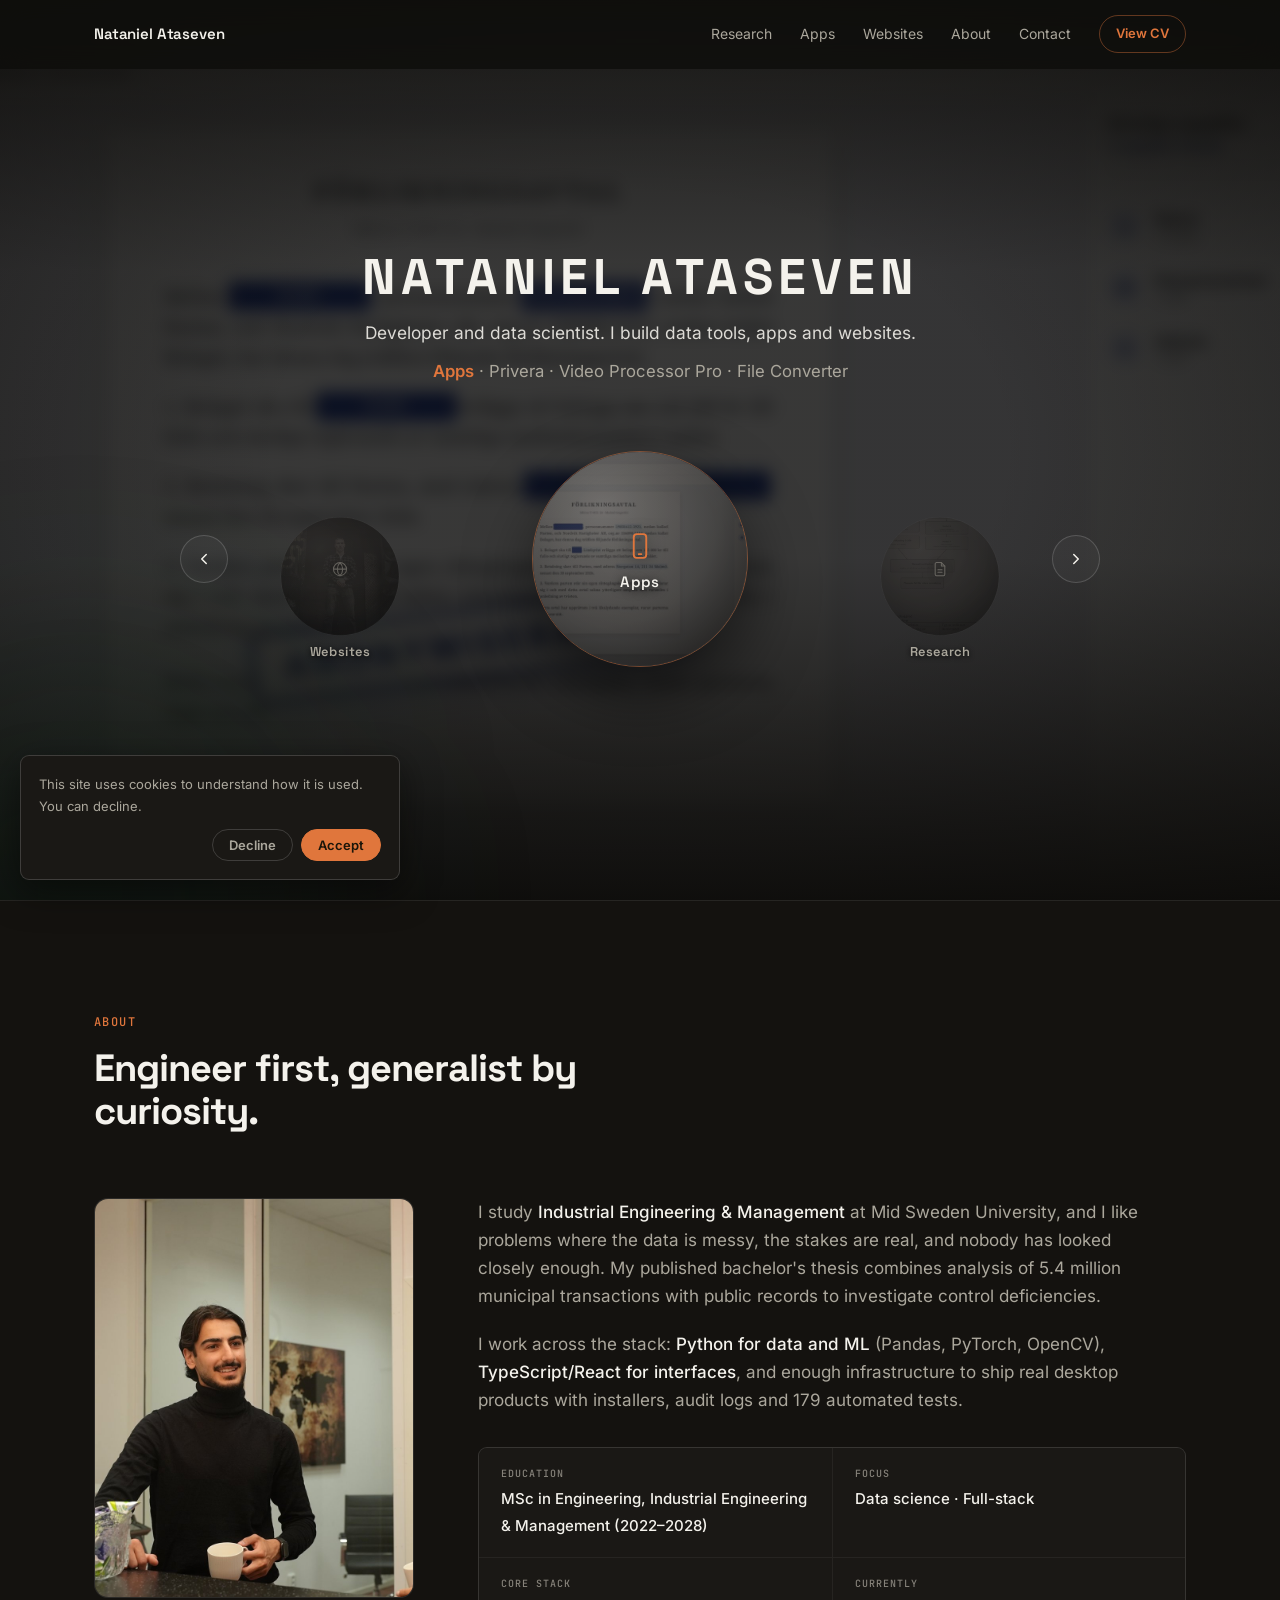
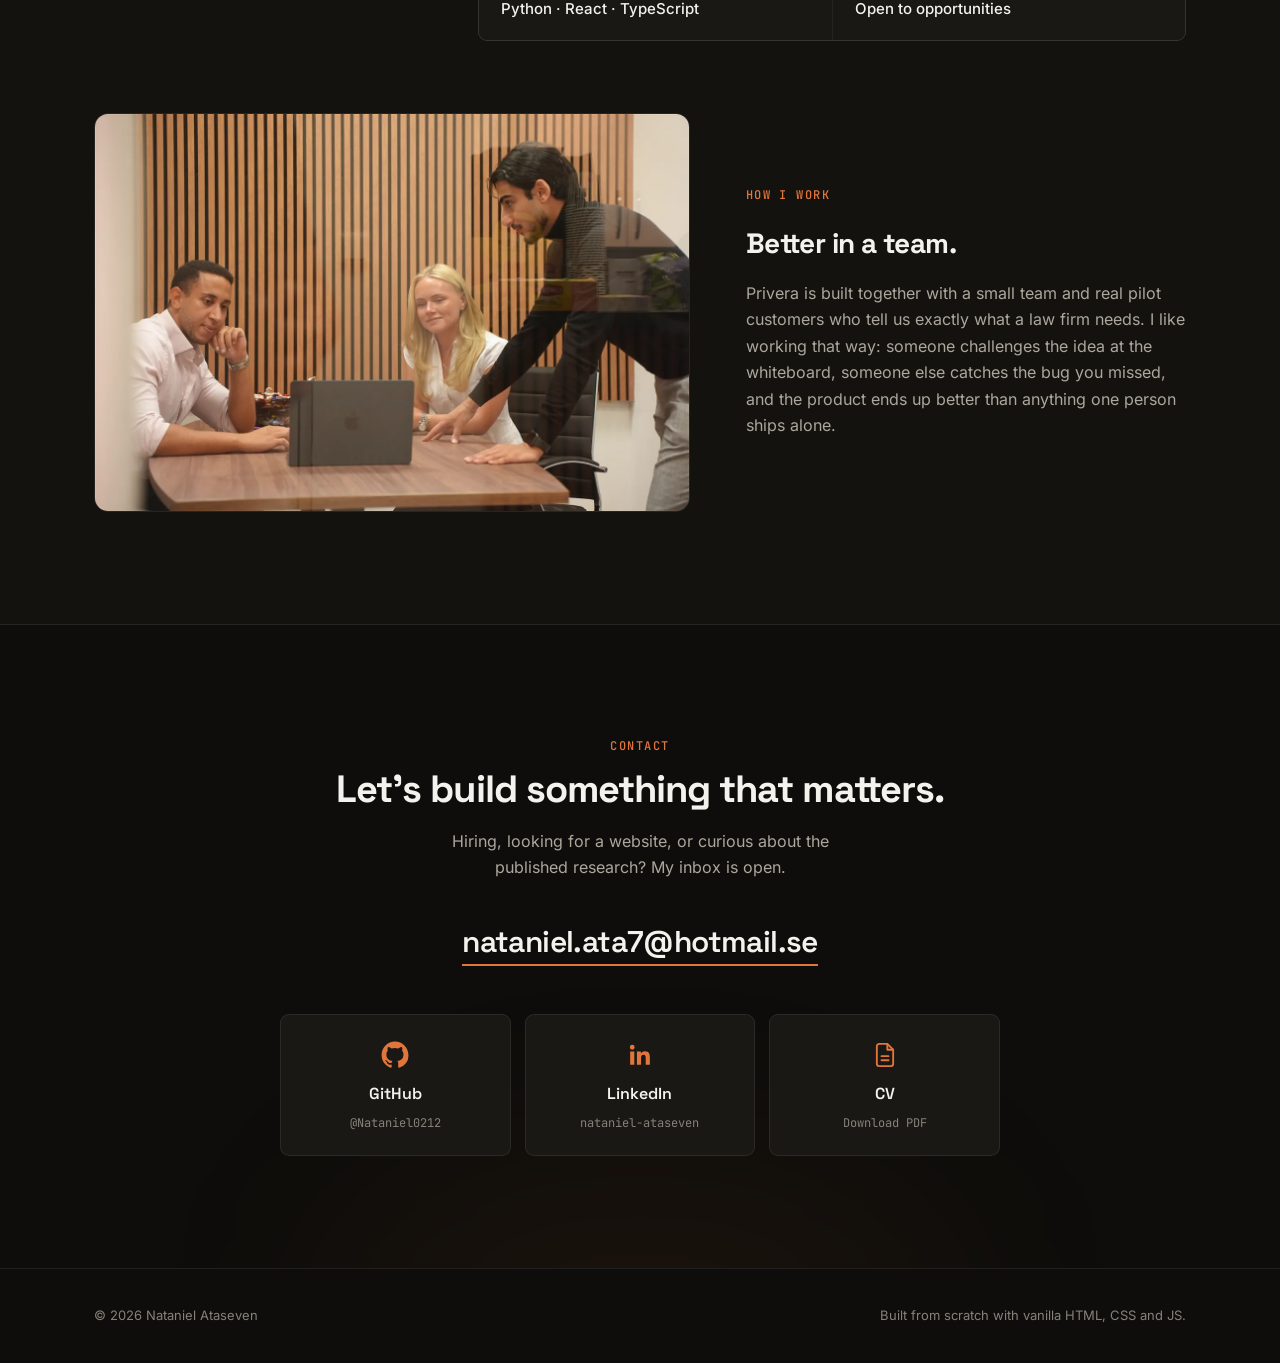
==== commit bc51500f: "Self-host fonts, drop em-dashes from the CV, keep case screenshots in proportion - Inter, Space Grot" ====
--- a/index.html
+++ b/index.html
@@ -61,10 +61,9 @@
   }
   </script>
 
-  <link rel="preconnect" href="https://fonts.googleapis.com">
-  <link rel="preconnect" href="https://fonts.gstatic.com" crossorigin>
-  <link href="https://fonts.googleapis.com/css2?family=Inter:wght@400;500;600&family=JetBrains+Mono:wght@400;500&family=Space+Grotesk:wght@500;600;700&display=swap" rel="stylesheet">
-  <link rel="stylesheet" href="css/styles.css?v=22">
+  <link rel="preload" href="assets/fonts/space-grotesk-latin-var.woff2" as="font" type="font/woff2" crossorigin>
+  <link rel="preload" href="assets/fonts/inter-latin-var.woff2" as="font" type="font/woff2" crossorigin>
+  <link rel="stylesheet" href="css/styles.css?v=23">
   <link rel="stylesheet" href="css/research.css?v=3">
   <!-- Ridån visas en gång per besök: dölj den före första renderingen om den redan visats -->
   <script>try { if (sessionStorage.getItem('na-intro') === '1') document.documentElement.classList.add('intro-seen'); } catch (e) {}</script>
--- a/css/styles.css
+++ b/css/styles.css
@@ -4,6 +4,35 @@
    Samma designspråk som STANEK — premium, avsiktligt, lugnt.
    Kategorier separerar arbetet: Data Science / Apps / Websites.
    ============================================================ */
+
+/* ============ TYPSNITT (självhostade, latin-subset, variabla) ============
+   Laddas från sajten själv i stället för Google Fonts: ingen extra
+   anslutning som blockerar första renderingen, och inga besökar-IP:n
+   skickas till Google. Samma filer och samma unicode-range som Google. */
+@font-face {
+  font-family: 'Inter';
+  font-style: normal;
+  font-weight: 400 600;
+  font-display: swap;
+  src: url(../assets/fonts/inter-latin-var.woff2) format('woff2');
+  unicode-range: U+0000-00FF, U+0131, U+0152-0153, U+02BB-02BC, U+02C6, U+02DA, U+02DC, U+0304, U+0308, U+0329, U+2000-206F, U+20AC, U+2122, U+2191, U+2193, U+2212, U+2215, U+FEFF, U+FFFD;
+}
+@font-face {
+  font-family: 'Space Grotesk';
+  font-style: normal;
+  font-weight: 500 700;
+  font-display: swap;
+  src: url(../assets/fonts/space-grotesk-latin-var.woff2) format('woff2');
+  unicode-range: U+0000-00FF, U+0131, U+0152-0153, U+02BB-02BC, U+02C6, U+02DA, U+02DC, U+0304, U+0308, U+0329, U+2000-206F, U+20AC, U+2122, U+2191, U+2193, U+2212, U+2215, U+FEFF, U+FFFD;
+}
+@font-face {
+  font-family: 'JetBrains Mono';
+  font-style: normal;
+  font-weight: 400 500;
+  font-display: swap;
+  src: url(../assets/fonts/jetbrains-mono-latin-var.woff2) format('woff2');
+  unicode-range: U+0000-00FF, U+0131, U+0152-0153, U+02BB-02BC, U+02C6, U+02DA, U+02DC, U+0304, U+0308, U+0329, U+2000-206F, U+20AC, U+2122, U+2191, U+2193, U+2212, U+2215, U+FEFF, U+FFFD;
+}
 
 .publication-actions { display: flex; flex-wrap: wrap; align-items: center; gap: 16px 24px; }
 .publication-actions .btn { white-space: normal; text-align: center; }
@@ -1402,6 +1431,7 @@
 .case-step li strong { color: var(--text-1); font-weight: 500; }
 .case-step img {
   width: 100%;
+  height: auto; /* behåll bildens proportioner när bredden fyller kolumnen */
   border-radius: var(--radius-sm);
   border: 1px solid var(--border-1);
   margin: 6px 0 22px;
